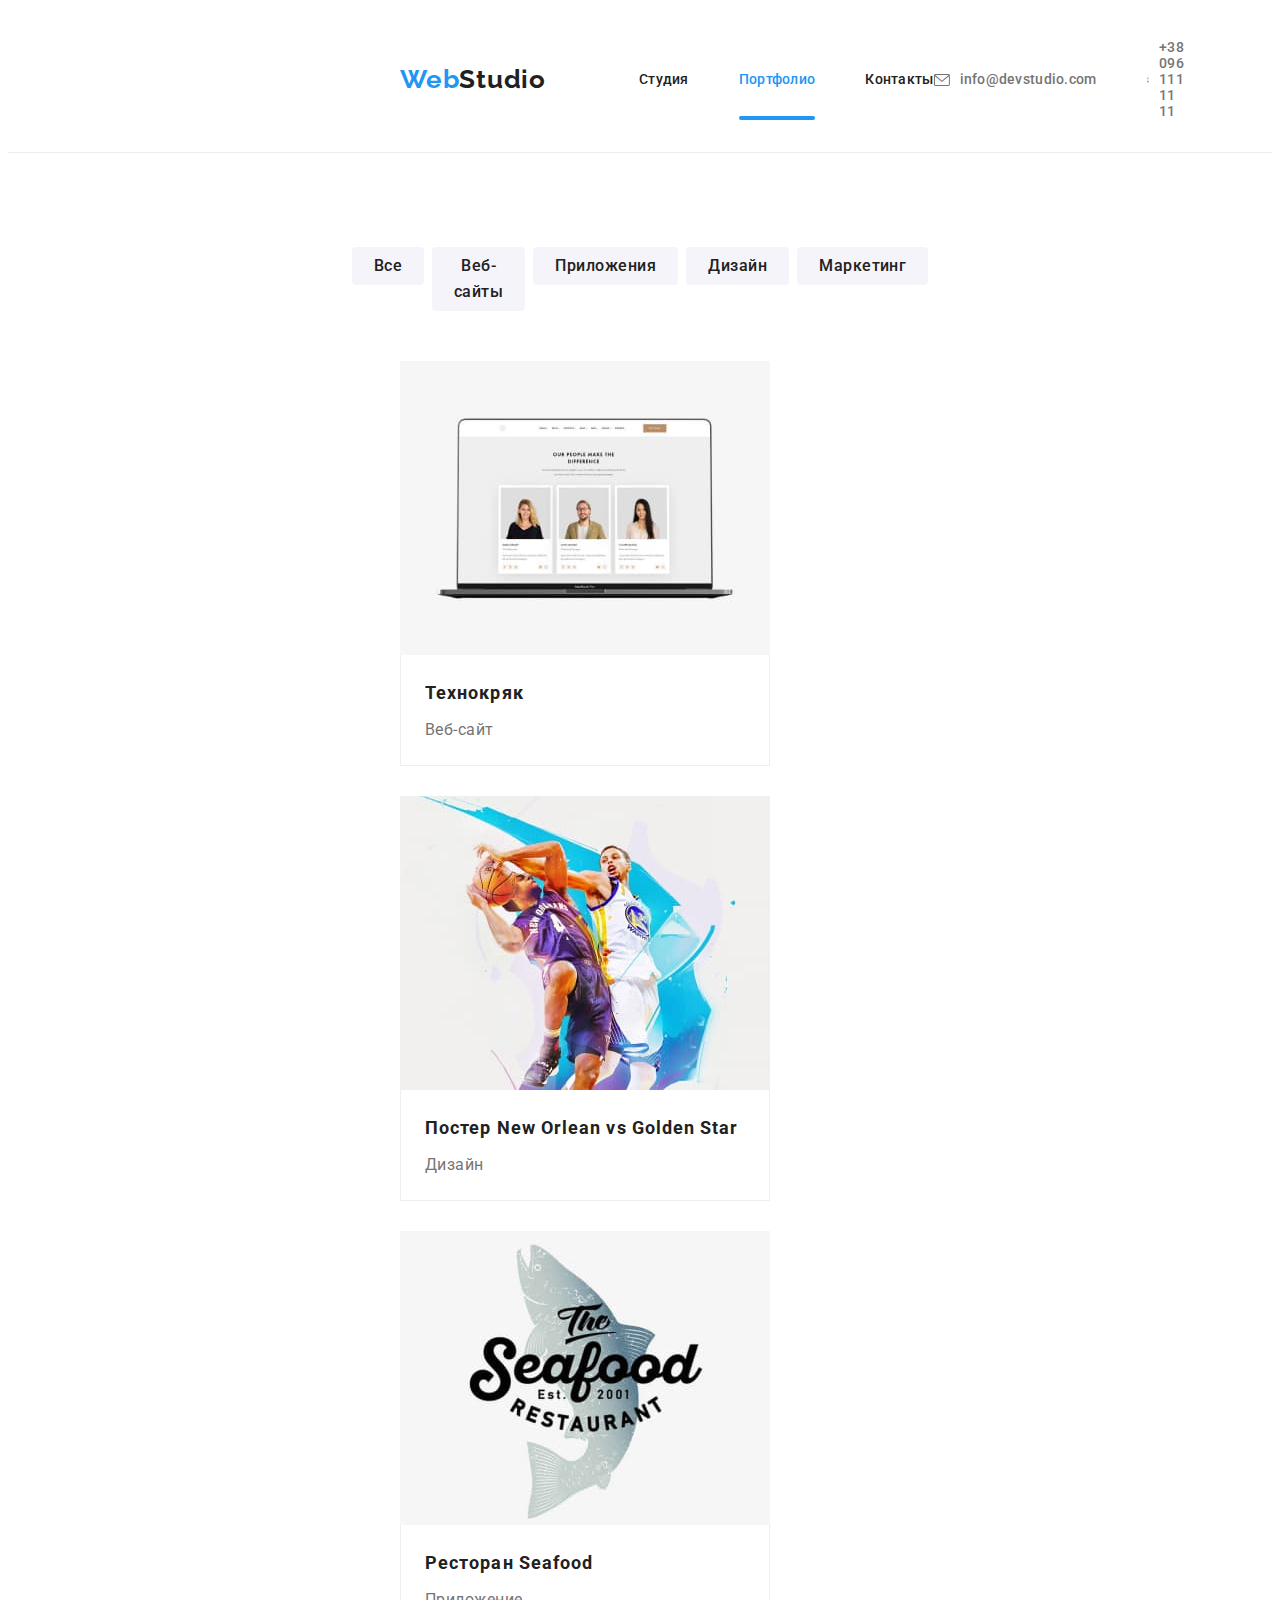
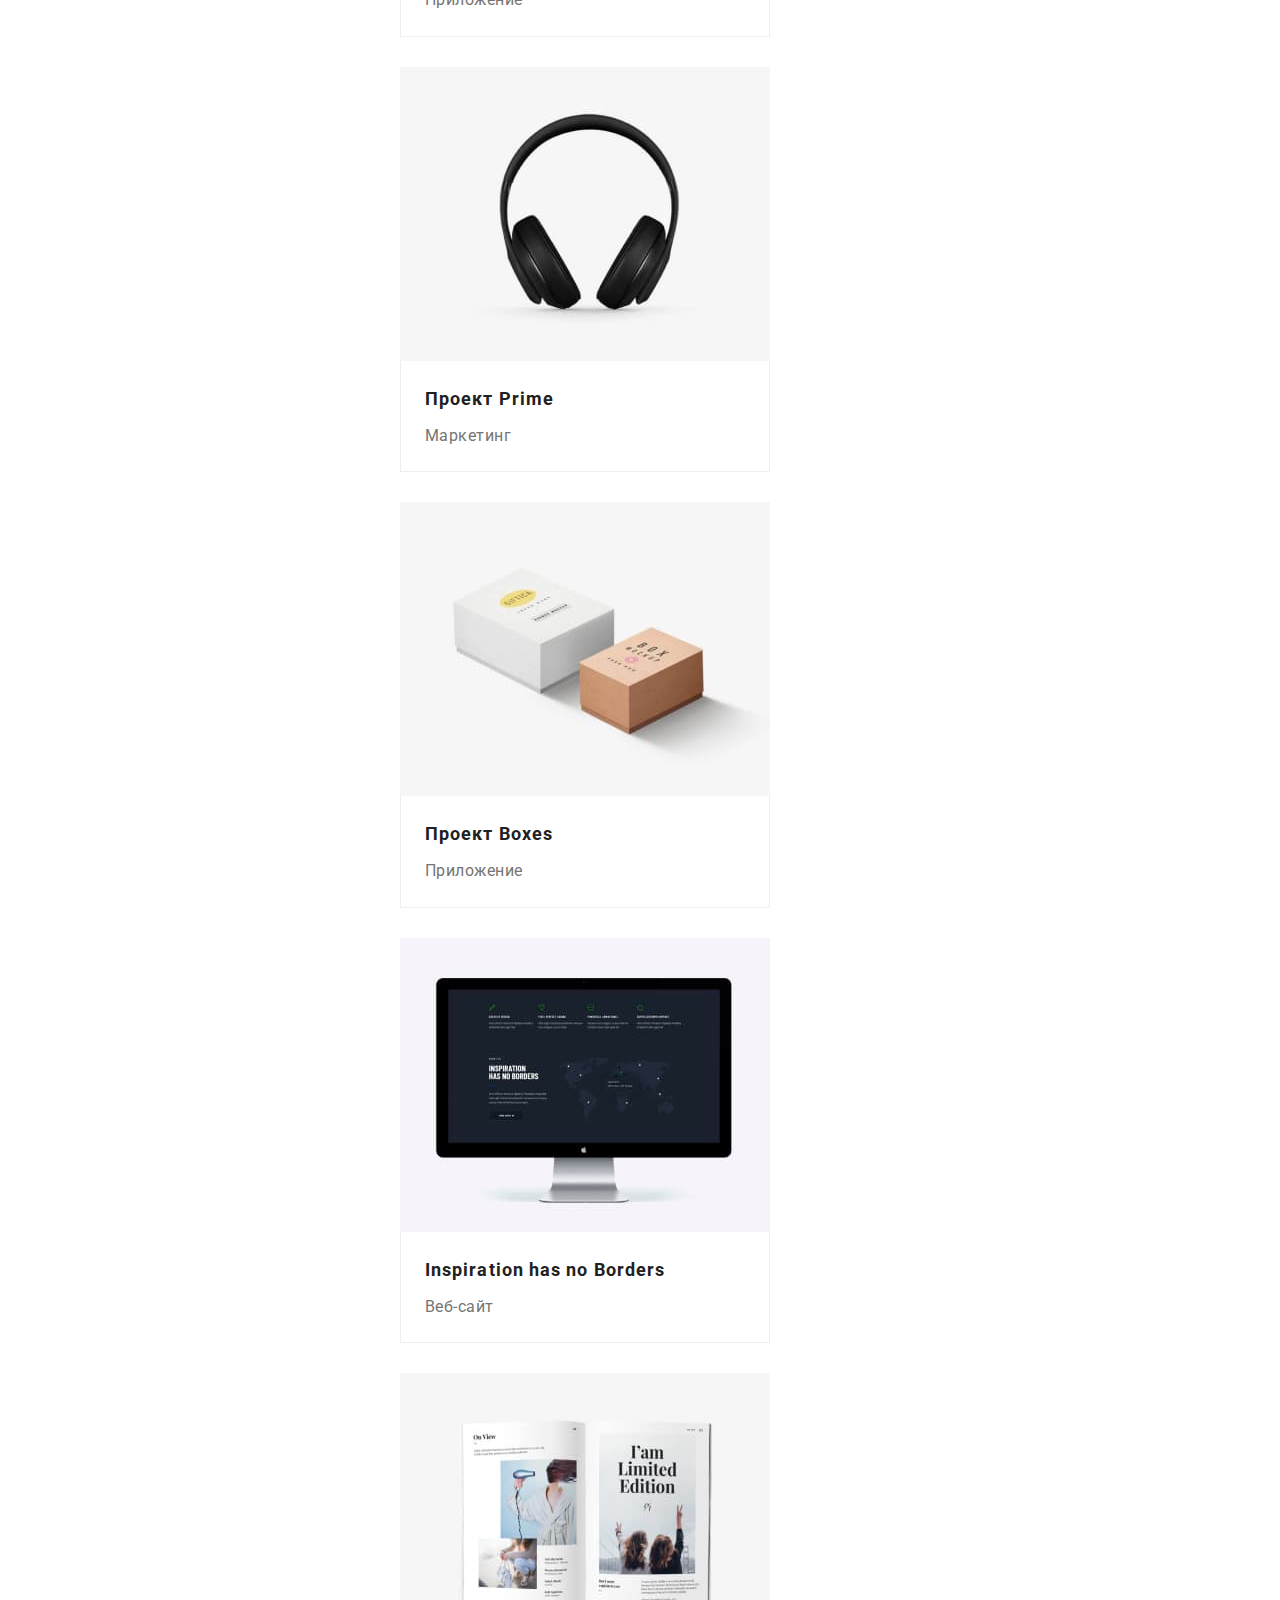
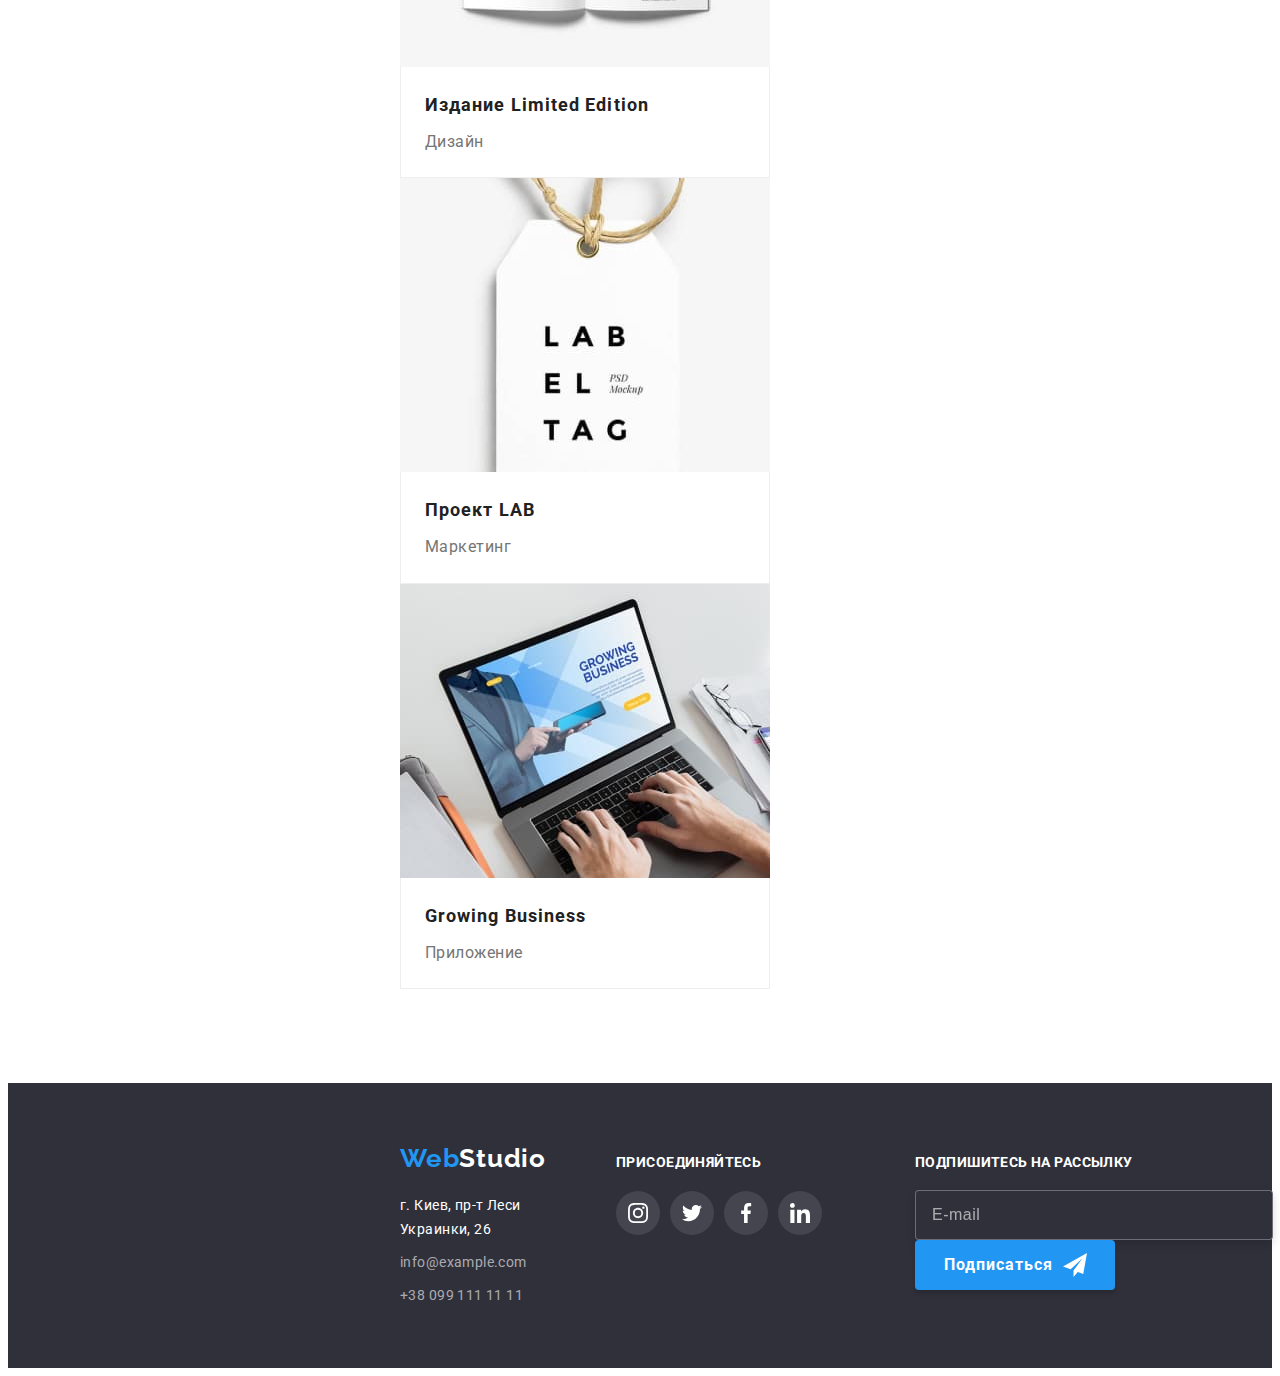
==== portfolio.html @ b760bc0f "create repository" ====
<!DOCTYPE html>
<html lang="en">
<head>
    <meta charset="UTF-8">
    <meta http-equiv="X-UA-Compatible" content="IE=edge">
    <meta name="viewport" content="width=device-width, initial-scale=1.0">
    <title>WebStudio</title>
    <link rel="stylesheet" href="https://cdnjs.cloudflare.com/ajax/libs/modern-normalize/1.1.0/modern-normalize.min.css"
        integrity="sha512-wpPYUAdjBVSE4KJnH1VR1HeZfpl1ub8YT/NKx4PuQ5NmX2tKuGu6U/JRp5y+Y8XG2tV+wKQpNHVUX03MfMFn9Q=="
        crossorigin="anonymous" referrerpolicy="no-referrer" />
    <link rel="preconnect" href="https://fonts.googleapis.com">
    <link rel="preconnect" href="https://fonts.gstatic.com" crossorigin>
    <link href="https://fonts.googleapis.com/css2?family=Raleway:wght@700&family=Roboto:wght@400;500;700;900&display=swap"
        rel="stylesheet">
    <link rel="stylesheet" href="./css/main.min.css">
</head>
<body>
    <!-- Меню нав. -->
    <header class="header">
        <div class="container navigation">
                <a class="logo link" href="./index.html">
                    <span class="logo__color">Web</span>Studio
                </a>
            <nav class="nav header__nav">
                <ul class="menu-list list">
                    <li class="menu-list__item"><a class="menu-list__link link" href="./index.html">Студия</a></li>
                    <li class="menu-list__item"><a class="menu-list__link link current" href="./portfolio.html">Портфолио</a></li>
                    <li class="menu-list__item"><a class="menu-list__link link" href="">Контакты</a></li>
                </ul>
            </nav>
            <ul class="contacts header__contacts list">
                <li class="contacts__item">
                    <a class="contacts__link link" href="mailto:info@devstudio.com">
                        <svg class="contacts__icon" width="16" height="12">
                            <use href="./images/symbol-defs.svg#icon-envelope"></use>
                        </svg>
                        info@devstudio.com
                    </a>
                </li>
                <li class="contacts__item">
                    <a class="contacts__link link" href="tel:+380961111111">
                        <svg class="contacts__icon" width="10" height="16">
                            <use href="./images/symbol-defs.svg#icon-smartphone"></use>
                        </svg>
                        +38 096 111 11 11
                    </a>
                </li>
            </ul>
        </div>
    </header>
    <main class="main-project">
        <!-- Проекты -->
        <section class="section-project">
            <div class="container">
                <h1 class="visually-hidden project">Проекты</h1>
                <ul class="project-buttons list">
                    <li class="button-item"><button type="button" class="project-btn">Все</button></li>
                    <li class="button-item"><button type="button" class="project-btn">Веб-сайты</button></li>
                    <li class="button-item"><button type="button" class="project-btn">Приложения</button></li>
                    <li class="button-item"><button type="button" class="project-btn">Дизайн</button></li>
                    <li class="button-item"><button type="button" class="project-btn">Маркетинг</button></li>
                </ul>
                <ul class="project-list list">
                    <li class="project-item">
                        <a href="" class="project-link link">
                            <div class="project-action">
                                <img class="project-img" src="./images/techno.jpg" alt="Technocrack" width="370" height="294">
                                <p class="project-discription">
                                    Ресурс предлагает комплексные предложения с разным уровнем функционала и сервисов. Все
                                    это позволит посетителю получить исчерпывающие сведения о компании или частном лице.
                                </p>
                            </div>
                            <div class="project-cont">
                                <h2 class="project-title">Технокряк</h2>
                                <p class="project-text">Веб-сайт</p>
                            </div>
                            
                        </a>
                    </li>
                    <li class="project-item">
                        <a href="" class="project-link link">
                            <div class="project-action">
                                <img src="./images/basketboll.jpg" alt="basketboll" width="370" height="294">
                                <p class="project-discription">
                                    Ресурс предлагает комплексные предложения с разным уровнем функционала и сервисов. Все
                                    это позволит посетителю получить исчерпывающие сведения о компании или частном лице.
                                </p>
                            </div>
                            <div class="project-cont">
                                <h2 class="project-title">Постер New Orlean vs Golden Star</h2>
                                <p class="project-text">Дизайн</p>
                            </div>
                        </a>
                    </li>
                    <li class="project-item">
                        <a href="" class="project-link link">
                            <div class="project-action">
                                <img src="./images/seafood.jpg" alt="Seafood" width="370" height="294">
                                <p class="project-discription">
                                    Ресурс предлагает комплексные предложения с разным уровнем функционала и сервисов. Все
                                    это позволит посетителю получить исчерпывающие сведения о компании или частном лице.
                                </p>
                            </div>
                            <div class="project-cont">
                                <h2 class="project-title">Ресторан Seafood</h2>
                                <p class="project-text">Приложение</p>
                            </div>
                        </a>
                    </li>
                    <li class="project-item">
                        <a href="" class="project-link link">
                            <div class="project-action">
                                <img src="./images/prime.jpg" alt="Prime" width="370" height="294">
                                <p class="project-discription">
                                    Ресурс предлагает комплексные предложения с разным уровнем функционала и сервисов. Все
                                    это позволит посетителю получить исчерпывающие сведения о компании или частном лице.
                                </p>
                            </div>
                            <div class="project-cont">
                                <h2 class="project-title">Проект Prime</h2>
                                <p class="project-text">Маркетинг</p>
                            </div>
                        </a>
                    </li>
                        <li class="project-item">
                            <a href="" class="project-link link">
                                <div class="project-action">
                                    <img src="./images/boxes.jpg" alt="Boxes" width="370" height="294">
                                    <p class="project-discription">
                                        Ресурс предлагает комплексные предложения с разным уровнем функционала и сервисов. Все
                                        это позволит посетителю получить исчерпывающие сведения о компании или частном лице.
                                    </p>
                                </div>
                                <div class="project-cont">
                                    <h2 class="project-title">Проект Boxes</h2>
                                    <p class="project-text">Приложение</p>
                                </div>
                            </a>
                        </li>
                        <li class="project-item">
                            <a href="" class="project-link link">
                                <div class="project-action">
                                    <img src="./images/inspiration.jpg" alt="Inspiration" width="370" height="294">
                                    <p class="project-discription">
                                        Ресурс предлагает комплексные предложения с разным уровнем функционала и сервисов. Все
                                        это позволит посетителю получить исчерпывающие сведения о компании или частном лице.
                                    </p>
                                </div>
                                <div class="project-cont">
                                    <h2 class="project-title">Inspiration has no Borders</h2>
                                    <p class="project-text">Веб-сайт</p>
                                </div>
                            </a>
                        </li>
                        <li class="project-item">
                            <a href="" class="project-link link">
                                <div class="project-action">
                                    <img src="./images/edition.jpg" alt="Edition" width="370" height="294">
                                    <p class="project-discription">
                                        Ресурс предлагает комплексные предложения с разным уровнем функционала и сервисов. Все
                                        это позволит посетителю получить исчерпывающие сведения о компании или частном лице.
                                    </p>
                                </div>
                                <div class="project-cont">
                                    <h2 class="project-title">Издание Limited Edition</h2>
                                    <p class="project-text">Дизайн</p>
                                </div>
                            </a>
                        </li>
                        <li class="project-item">
                            <a href="" class="project-link link">
                                <div class="project-action">
                                    <img src="./images/lab.jpg" alt="Lab" width="370" height="294">
                                    <p class="project-discription">
                                        Ресурс предлагает комплексные предложения с разным уровнем функционала и сервисов. Все
                                        это позволит посетителю получить исчерпывающие сведения о компании или частном лице.
                                    </p>
                                </div>
                                <div class="project-cont">
                                    <h2 class="project-title">Проект LAB</h2>
                                    <p class="project-text">Маркетинг</p>
                                </div>
                            </a>
                        </li>
                        <li class="project-item">
                            <a href="" class="project-link link">
                                <div class="project-action">
                                    <img src="./images/business.jpg" alt="Business" width="370" height="294">
                                    <p class="project-discription">
                                        Ресурс предлагает комплексные предложения с разным уровнем функционала и сервисов. Все
                                        это позволит посетителю получить исчерпывающие сведения о компании или частном лице.
                                    </p>
                                </div>
                                <div class="project-cont">
                                    <h2 class="project-title">Growing Business</h2>
                                    <p class="project-text">Приложение</p>
                                </div>
                            </a>
                        </li>
                </ul>
            </div>
        </section>
    </main>
    <!-- подвал -->
    <footer class="footer">
        <div class="container footer-cont">
            <div>
                <a class="logo footer__logo link" href="./index.html">
                    <span class="logo__color">Web</span>Studio
                </a>
                <address class="footer-address">
                    <ul class="footer-list list">
                        <li class="footer-item"><a class="footer-location link" href="https://goo.gl/maps/wgvnbsvhfN1eCGzh8"
                                target="_blank" rel="noreferrer noopener">г. Киев, пр-т Леси Украинки, 26</a></li>
                        <li class="footer-item"><a class="footer-contact link" href="mailto:info@example.com">info@example.com</a>
                        </li>
                        <li class="footer-item"><a class="footer-contact link" href="tel:+380991111111">+38 099 111 11 11</a></li>
                    </ul>
                </address>
            </div>
            <div class="join">
                <h2 class="join-titel">присоединяйтесь</h2>
                <ul class="join-list list">
                    <li class="join-item">
                        <a href="https://www.instagram.com/" class="join-link link">
                            <svg class="join-icon" width="20" height="20">
                                <use href="./images/symbol-defs.svg#icon-instagram"></use>
                            </svg>
                        </a>
                    </li>
                    <li class="join-item">
                        <a href="https://twitter.com/" class="join-link link">
                            <svg class="join-icon" width="20" height="20">
                                <use href="./images/symbol-defs.svg#icon-twitter"></use>
                            </svg>
                        </a>
                    </li>
                    <li class="join-item">
                        <a href="https://www.facebook.com/" class="join-link link">
                            <svg class="join-icon" width="20" height="20">
                                <use href="./images/symbol-defs.svg#icon-facebook"></use>
                            </svg>
                        </a>
                    </li>
                    <li class="join-item">
                        <a href="https://www.linkedin.com/" class="join-link link">
                            <svg class="join-icon" width="20" height="20">
                                <use href="./images/symbol-defs.svg#icon-linkedin"></use>
                            </svg>
                        </a>
                    </li>
                </ul>
            </div>
            <div class="subscribe">
                <label for="subscrybe-title" class="subscrybe-title">Подпишитесь на рассылку</label>
                <input type="email" id="subscrybe-title" class="subscrybe-input" placeholder="E-mail">
                <button type="submit" class="subscribe-submit">
                    Подписаться
                    <svg class="subscrybe-icon" width="24" height="24">
                        <use href="./images/symbol-defs.svg#icon-send"></use>
                    </svg>
                </button>
            </div>
        </div>
        
    </footer>
</body>
</html>
---- css/main.min.css ----
:root{--primary-color: #212121;--secondary-color: #757575;--accent-color: #2196f3;--icon-color: #AFB1B8}body{font-family:roboto,sans-serif;color:var(--primary-color)}.container{padding-left:15px;padding-right:15px;margin:0 auto}@media screen and (min-width: 480px){.container{width:480px}}.visually-hidden{position:absolute;width:1px;height:1px;margin:-1px;border:0;padding:0;white-space:nowrap;-webkit-clip-path:inset(100%);clip-path:inset(100%);clip:rect(0 0 0 0);overflow:hidden}.is-hidden{opacity:0;pointer-events:none;visibility:hidden}p,h1,h2,h3,h4,h5,h6{margin:0}ul{margin:0;padding-left:0}img{display:block;max-width:100%;height:auto}.list{list-style:none}.link{text-decoration:none}.header{background-color:#fff;border-bottom:1px solid #ececec}.navigation{display:-webkit-box;display:-ms-flexbox;display:flex;-webkit-box-align:center;-ms-flex-align:center;align-items:center}.header__nav{margin-left:93px}.menu-list,.header__contacts{display:-webkit-box;display:-ms-flexbox;display:flex}.header__contacts{margin-left:auto;-webkit-box-align:center;-ms-flex-align:center;align-items:center}.menu-list__item{position:relative}.menu-list__item:not(:last-child){margin-right:50px}.contacts .contacts__item+.contacts__item{margin-left:50px}.menu-list__link,.contacts__link{display:block;padding-top:32px;padding-bottom:32px;font-weight:500;font-size:14px;line-height:1.14;letter-spacing:.02em;color:inherit;-webkit-transition:color 250ms cubic-bezier(0.4, 0, 0.2, 1);transition:color 250ms cubic-bezier(0.4, 0, 0.2, 1)}.menu-list__link::after{content:"";display:block;width:100%;height:4px;border-radius:2px;background-color:var(--accent-color);position:absolute;left:0;bottom:0;opacity:0;-webkit-transition:opacity 250ms cubic-bezier(0.4, 0, 0.2, 1);transition:opacity 250ms cubic-bezier(0.4, 0, 0.2, 1)}.menu-list__link:hover,.menu-list__link:focus{color:var(--accent-color)}.menu-list .link.current{color:var(--accent-color)}.current.menu-list__link::after{opacity:1}.contacts__icon{margin-right:10px;fill:var(--secondary-color);-webkit-transition:fill 250ms cubic-bezier(0.4, 0, 0.2, 1);transition:fill 250ms cubic-bezier(0.4, 0, 0.2, 1)}.contacts__link{color:var(--secondary-color);display:-webkit-box;display:-ms-flexbox;display:flex;-webkit-box-align:center;-ms-flex-align:center;align-items:center;-webkit-box-pack:center;-ms-flex-pack:center;justify-content:center}.contacts__link:hover,.contacts__link:focus{color:var(--accent-color)}.contacts__link:hover .contacts__icon,.contacts__link:focus .contacts__icon{fill:var(--accent-color)}.logo{font-family:Raleway,sans-serif;font-weight:700;font-size:26px;line-height:1.19;letter-spacing:.03em;color:inherit}.logo__color{color:var(--accent-color)}.footer__logo{display:block;color:#fff;margin-bottom:20px}.hiro{background-color:#2f303a;padding-top:200px;padding-bottom:200px;max-width:1600px;height:600px;margin-right:auto;margin-left:auto;background-image:-webkit-gradient(linear, left top, right top, from(rgba(47, 48, 58, 0.4)), to(rgba(47, 48, 58, 0.4))),url(../images/webstudio.jpg);background-image:linear-gradient(to right, rgba(47, 48, 58, 0.4), rgba(47, 48, 58, 0.4)),url(../images/webstudio.jpg);background-repeat:no-repeat;background-position:center;background-size:cover}.hiro-title{max-width:696px;font-weight:900;font-size:44px;line-height:1.36;text-align:center;letter-spacing:.06em;text-transform:uppercase;color:#fff;margin:0 auto}.button{min-width:200px;padding:10px 32px;display:block;border-radius:4px;border:none;font-family:inherit;font-weight:700;font-size:16px;line-height:1.88;text-align:center;letter-spacing:.06em;color:#fff;cursor:pointer}.hiro__btn{margin:30px auto 0 auto;background:var(--accent-color)}.features{padding-top:30px;padding-bottom:30px}.features-list__item{margin-left:auto;margin-right:auto}.icon-list{background:#f5f4fa;border-radius:4px;padding-top:25px;padding-bottom:25px;display:-webkit-box;display:-ms-flexbox;display:flex;-webkit-box-pack:center;-ms-flex-pack:center;justify-content:center;-webkit-box-align:center;-ms-flex-align:center;align-items:center}.features-list__icon{margin-bottom:30px}.features-list__title{font-weight:700;font-size:14px;line-height:1.14;letter-spacing:.03em;text-transform:uppercase;text-align:center;margin-bottom:10px}.features-list__text{font-size:14px;line-height:1.71;letter-spacing:.03em;color:var(--secondary-color)}.promo{padding-bottom:94px}.title{font-weight:700;font-size:36px;line-height:1.17;text-align:center;letter-spacing:.03em}.promo__title{margin-bottom:50px}.promo-list{display:-webkit-box;display:-ms-flexbox;display:flex}.promo-list__item{margin-right:30px;position:relative}.promo-list__item:last-child{margin-right:0}.promo-list__function{font-weight:700;font-size:14px;line-height:16px;text-align:center;letter-spacing:.03em;text-transform:uppercase;color:#fff;background:rgba(47,48,58,.8);position:absolute;bottom:0;width:100%;padding:27px}.team{background-color:#f5f4fa;padding-top:94px;padding-bottom:94px}.team-list{display:-webkit-box;display:-ms-flexbox;display:flex}.team-item{margin-right:30px;background:#fff}.team-item:last-child{margin-right:0}.team-title{margin-bottom:50px}.team-cont{padding-top:30px;padding-bottom:30px;-webkit-box-shadow:0px 1px 3px rgba(0,0,0,.12),0px 1px 1px rgba(0,0,0,.14),0px 2px 1px rgba(0,0,0,.2);box-shadow:0px 1px 3px rgba(0,0,0,.12),0px 1px 1px rgba(0,0,0,.14),0px 2px 1px rgba(0,0,0,.2);border-radius:0px 0px 4px 4px}.team-member,.team-function{font-weight:500;font-size:16px;line-height:1.19;text-align:center;letter-spacing:.03em}.team-function{margin-top:10px;font-weight:400;color:var(--secondary-color)}.team-soc-item:not(:last-child){margin-right:10px}.team-link{width:44px;height:44px;-webkit-box-pack:center;-ms-flex-pack:center;justify-content:center;-webkit-box-align:center;-ms-flex-align:center;align-items:center;border-radius:50%;display:-webkit-box;display:-ms-flexbox;display:flex;-webkit-transition:background-color 250ms cubic-bezier(0.4, 0, 0.2, 1);transition:background-color 250ms cubic-bezier(0.4, 0, 0.2, 1)}.team-link:hover,.team-link:focus{background-color:var(--accent-color)}.team-link:hover .team-icon,.team-link:focus .team-icon{fill:#fff}.team-soc-list{display:-webkit-box;display:-ms-flexbox;display:flex;-webkit-box-pack:center;-ms-flex-pack:center;justify-content:center;margin-top:16px}.team-icon{fill:var(--icon-color);-webkit-transition:fill 250ms cubic-bezier(0.4, 0, 0.2, 1);transition:fill 250ms cubic-bezier(0.4, 0, 0.2, 1)}.clients{padding-top:94px;padding-bottom:94px}.clients-title{margin-bottom:50px}.clients-list{display:-webkit-box;display:-ms-flexbox;display:flex}.clients-link{width:170px;height:92px;border:1px solid #afb1b8;border-radius:4px;display:-webkit-box;display:-ms-flexbox;display:flex;-webkit-box-pack:center;-ms-flex-pack:center;justify-content:center;-webkit-box-align:center;-ms-flex-align:center;align-items:center;-webkit-transition:border 250ms cubic-bezier(0.4, 0, 0.2, 1);transition:border 250ms cubic-bezier(0.4, 0, 0.2, 1)}.clients-link:hover,.clients-link:focus{border:1px solid var(--accent-color)}.clients-item:not(:last-child){margin-right:30px}.client-icon{fill:var(--icon-color);-webkit-transition:fill 250ms cubic-bezier(0.4, 0, 0.2, 1);transition:fill 250ms cubic-bezier(0.4, 0, 0.2, 1)}.clients-link:hover .client-icon,.clients-link:focus .client-icon{fill:var(--accent-color)}.footer{background:#2f303a;padding-top:60px;padding-bottom:60px}.footer-cont{display:-webkit-box;display:-ms-flexbox;display:flex;-webkit-box-align:baseline;-ms-flex-align:baseline;align-items:baseline}.footer-address{font-style:normal}.footer-contact,.footer-location{font-size:14px;line-height:1.71;letter-spacing:.03em;color:rgba(255,255,255,.6)}.footer-location{color:#fff}.footer-item{margin-top:9px}.footer-item:first-child{margin-top:0}.footer-contact{display:block}.join{margin-left:70px}.join-titel{font-weight:700;font-size:14px;line-height:1.14;letter-spacing:.03em;text-transform:uppercase;color:#fff;margin-bottom:20px}.join-list{display:-webkit-box;display:-ms-flexbox;display:flex}.join-item:not(:last-child){margin-right:10px}.join-link{width:44px;height:44px;display:-webkit-box;display:-ms-flexbox;display:flex;-webkit-box-pack:center;-ms-flex-pack:center;justify-content:center;-webkit-box-align:center;-ms-flex-align:center;align-items:center;background-color:rgba(255,255,255,.1);border-radius:50%;-webkit-transition:background-color 250ms cubic-bezier(0.4, 0, 0.2, 1);transition:background-color 250ms cubic-bezier(0.4, 0, 0.2, 1)}.join-link:hover,.join-link:focus{background-color:var(--accent-color)}.join-icon{fill:#fff}.subscribe{margin-left:93px}.subscrybe-title{font-weight:700;font-size:14px;line-height:16px;letter-spacing:.03em;text-transform:uppercase;color:#fff;display:block;margin-bottom:20px}.subscrybe-input{width:358px;height:50px;border:1px solid rgba(255,255,255,.3);-webkit-box-sizing:border-box;box-sizing:border-box;-webkit-filter:drop-shadow(0px 4px 4px rgba(0, 0, 0, 0.15));filter:drop-shadow(0px 4px 4px rgba(0, 0, 0, 0.15));border-radius:4px;background-color:#2f303a;color:#fff;padding-left:16px;margin-right:12px}.subscrybe-input::-webkit-input-placeholder{font-size:16px;letter-spacing:.03em;color:rgba(255,255,255,.6)}.subscrybe-input::-moz-placeholder{font-size:16px;letter-spacing:.03em;color:rgba(255,255,255,.6)}.subscrybe-input:-ms-input-placeholder{font-size:16px;letter-spacing:.03em;color:rgba(255,255,255,.6)}.subscrybe-input::-ms-input-placeholder{font-size:16px;letter-spacing:.03em;color:rgba(255,255,255,.6)}.subscrybe-input::placeholder{font-size:16px;letter-spacing:.03em;color:rgba(255,255,255,.6)}.subscribe-submit{position:relative;width:200px;height:50px;font-family:inherit;font-weight:700;font-size:16px;line-height:1.88px;text-align:left;letter-spacing:.06em;color:#fff;padding-left:29px;background:var(--accent-color);border:0;-webkit-box-shadow:0px 4px 4px rgba(0,0,0,.15);box-shadow:0px 4px 4px rgba(0,0,0,.15);border-radius:4px;cursor:pointer}.subscrybe-icon{position:absolute;fill:#fff;margin-left:10px;top:50%;-webkit-transform:translateY(-50%);transform:translateY(-50%)}.main-project{padding-top:94px;padding-bottom:94px}.project-buttons{display:-webkit-box;display:-ms-flexbox;display:flex;-webkit-box-pack:center;-ms-flex-pack:center;justify-content:center;margin-bottom:50px}.button-item{margin-right:8px}.button-item:last-child{margin-right:0px}.project-list{display:-webkit-box;display:-ms-flexbox;display:flex;-ms-flex-wrap:wrap;flex-wrap:wrap}.project-btn{font-family:inherit;font-weight:500;font-size:16px;line-height:1.62;text-align:center;letter-spacing:.03em;color:var(--primary-color);background-color:#f5f4fa;cursor:pointer;border:0;border-radius:4px;padding:6px 22px;-webkit-transition:background-color 250ms cubic-bezier(0.4, 0, 0.2, 1),color 250ms cubic-bezier(0.4, 0, 0.2, 1),-webkit-box-shadow 250ms cubic-bezier(0.4, 0, 0.2, 1);transition:background-color 250ms cubic-bezier(0.4, 0, 0.2, 1),color 250ms cubic-bezier(0.4, 0, 0.2, 1),-webkit-box-shadow 250ms cubic-bezier(0.4, 0, 0.2, 1);transition:background-color 250ms cubic-bezier(0.4, 0, 0.2, 1),color 250ms cubic-bezier(0.4, 0, 0.2, 1),box-shadow 250ms cubic-bezier(0.4, 0, 0.2, 1);transition:background-color 250ms cubic-bezier(0.4, 0, 0.2, 1),color 250ms cubic-bezier(0.4, 0, 0.2, 1),box-shadow 250ms cubic-bezier(0.4, 0, 0.2, 1),-webkit-box-shadow 250ms cubic-bezier(0.4, 0, 0.2, 1)}.project-btn:hover,.project-btn:focus{background-color:var(--accent-color);color:#fff;-webkit-box-shadow:0px 3px 1px rgba(0,0,0,.1),0px 1px 2px rgba(0,0,0,.08),0px 2px 2px rgba(0,0,0,.12);box-shadow:0px 3px 1px rgba(0,0,0,.1),0px 1px 2px rgba(0,0,0,.08),0px 2px 2px rgba(0,0,0,.12);border-radius:4px}.project-item{margin-right:30px;margin-bottom:30px}.project-item:nth-child(3n){margin-right:0}.project-item:nth-last-child(-n+3){margin-bottom:0}.project-link{display:block;color:inherit;-webkit-transition:-webkit-box-shadow 250ms cubic-bezier(0.4, 0, 0.2, 1);transition:-webkit-box-shadow 250ms cubic-bezier(0.4, 0, 0.2, 1);transition:box-shadow 250ms cubic-bezier(0.4, 0, 0.2, 1);transition:box-shadow 250ms cubic-bezier(0.4, 0, 0.2, 1), -webkit-box-shadow 250ms cubic-bezier(0.4, 0, 0.2, 1)}.project-link:hover,.project-link:focus{-webkit-box-shadow:0px 1px 1px rgba(0,0,0,.12),0px 4px 4px rgba(0,0,0,.06),1px 4px 6px rgba(0,0,0,.16);box-shadow:0px 1px 1px rgba(0,0,0,.12),0px 4px 4px rgba(0,0,0,.06),1px 4px 6px rgba(0,0,0,.16)}.project-action{position:relative;overflow:hidden}.project-cont{padding-top:20px;padding-bottom:20px;border:1px solid #eee;border-top:none;background-color:#fff;padding-left:24px}.project-title{font-weight:700;font-size:18px;line-height:2;letter-spacing:.06em}.project-text{font-size:16px;line-height:1.9;letter-spacing:.03em;color:var(--secondary-color);margin-top:4px}.project-discription{font-size:18px;line-height:1.56;letter-spacing:.03em;color:#fff;padding:63px 24px;background-color:rgba(33,150,243,.9);top:0;left:0;position:absolute;height:100%;-webkit-transform:translateY(100%);transform:translateY(100%);-webkit-transition:-webkit-transform 250ms cubic-bezier(0.4, 0, 0.2, 1);transition:-webkit-transform 250ms cubic-bezier(0.4, 0, 0.2, 1);transition:transform 250ms cubic-bezier(0.4, 0, 0.2, 1);transition:transform 250ms cubic-bezier(0.4, 0, 0.2, 1), -webkit-transform 250ms cubic-bezier(0.4, 0, 0.2, 1)}.project-link:hover .project-discription,.project-link:focus .project-discription{-webkit-transform:translateY(0);transform:translateY(0)}.backdrop{position:fixed;top:0;width:100%;height:100%;background:rgba(0,0,0,.2);-webkit-transition:opacity 250ms,visibility 250ms;transition:opacity 250ms,visibility 250ms}.backdrop.is-hidden .modal{-webkit-transform:rotate(250deg) scale(0.1);transform:rotate(250deg) scale(0.1)}.modal{width:528px;min-height:581px;background-color:#fff;border-radius:4px;position:absolute;top:50%;left:50%;-webkit-transform:translate(-50%, -50%);transform:translate(-50%, -50%);padding:40px;-webkit-box-shadow:0px 1px 3px rgba(0,0,0,.12),0px 1px 1px rgba(0,0,0,.14),0px 2px 1px rgba(0,0,0,.2);box-shadow:0px 1px 3px rgba(0,0,0,.12),0px 1px 1px rgba(0,0,0,.14),0px 2px 1px rgba(0,0,0,.2)}.modal-close{width:30px;height:30px;background-color:rgba(0,0,0,0);border-radius:50%;cursor:pointer;position:absolute;top:8px;right:8px}.modal-close:focus .modal-icon{fill:#2196f3;-webkit-box-shadow:0px 1px 3px rgba(0,0,0,.12),0px 1px 1px rgba(0,0,0,.14),0px 2px 1px rgba(0,0,0,.2);box-shadow:0px 1px 3px rgba(0,0,0,.12),0px 1px 1px rgba(0,0,0,.14),0px 2px 1px rgba(0,0,0,.2)}.modal-icon{position:absolute;background-color:#fff;border-radius:50%;top:50%;left:50%;-webkit-transform:translate(-50%, -50%);transform:translate(-50%, -50%);fill:#000;stroke-opacity:.1;-webkit-transition:fill 250ms cubic-bezier(0.4, 0, 0.2, 1),-webkit-box-shadow 250ms cubic-bezier(0.4, 0, 0.2, 1);transition:fill 250ms cubic-bezier(0.4, 0, 0.2, 1),-webkit-box-shadow 250ms cubic-bezier(0.4, 0, 0.2, 1);transition:fill 250ms cubic-bezier(0.4, 0, 0.2, 1),box-shadow 250ms cubic-bezier(0.4, 0, 0.2, 1);transition:fill 250ms cubic-bezier(0.4, 0, 0.2, 1),box-shadow 250ms cubic-bezier(0.4, 0, 0.2, 1),-webkit-box-shadow 250ms cubic-bezier(0.4, 0, 0.2, 1)}.modal-icon:hover{fill:#2196f3;-webkit-box-shadow:0px 1px 3px rgba(0,0,0,.12),0px 1px 1px rgba(0,0,0,.14),0px 2px 1px rgba(0,0,0,.2);box-shadow:0px 1px 3px rgba(0,0,0,.12),0px 1px 1px rgba(0,0,0,.14),0px 2px 1px rgba(0,0,0,.2)}.modal-title{font-weight:700;font-size:20px;line-height:23px;text-align:center;letter-spacing:.03em;color:var(--primary-color);margin-bottom:12px}.form-field{margin-bottom:10px}.input-wrap{position:relative}.user-input{width:448px;height:40px;border:1px solid rgba(33,33,33,.2);-webkit-box-sizing:border-box;box-sizing:border-box;border-radius:4px;padding-left:42px;outline:none;-webkit-transition:border 250ms cubic-bezier(0.4, 0, 0.2, 1);transition:border 250ms cubic-bezier(0.4, 0, 0.2, 1)}.user-input:hover,.user-input:focus{border:1px solid #2196f3}.user-input:hover+.form-icon,.user-input:focus+.form-icon{fill:#2196f3}.form-feedback{margin-bottom:20px}.user-feedback{min-width:448px;height:120px;border:1px solid rgba(33,33,33,.2);-webkit-box-sizing:border-box;box-sizing:border-box;border-radius:4px;padding:12px 16px;outline:none;resize:none;-webkit-transition:border 250ms cubic-bezier(0.4, 0, 0.2, 1);transition:border 250ms cubic-bezier(0.4, 0, 0.2, 1)}.user-feedback:focus,.user-feedback:hover{border:1px solid #2196f3}.user-feedback::-webkit-input-placeholder{font-size:12px;line-height:14px;letter-spacing:.01em;color:rgba(117,117,117,.5)}.user-feedback::-moz-placeholder{font-size:12px;line-height:14px;letter-spacing:.01em;color:rgba(117,117,117,.5)}.user-feedback:-ms-input-placeholder{font-size:12px;line-height:14px;letter-spacing:.01em;color:rgba(117,117,117,.5)}.user-feedback::-ms-input-placeholder{font-size:12px;line-height:14px;letter-spacing:.01em;color:rgba(117,117,117,.5)}.user-feedback::placeholder{font-size:12px;line-height:14px;letter-spacing:.01em;color:rgba(117,117,117,.5)}.user-agreement{font-size:14px;line-height:1.71px;letter-spacing:.03em;color:var(--secondary-color);display:-webkit-box;display:-ms-flexbox;display:flex;-webkit-box-align:center;-ms-flex-align:center;align-items:center}.icon-checkbox{fill:rgba(0,0,0,0);-webkit-transition:fill 250ms cubic-bezier(0.4, 0, 0.2, 1);transition:fill 250ms cubic-bezier(0.4, 0, 0.2, 1)}.check-icon{width:16px;height:15px;border:3px solid var(--primary-color);border-radius:2px;margin-right:8px;margin-left:14px;display:-webkit-box;display:-ms-flexbox;display:flex;-webkit-box-align:center;-ms-flex-align:center;align-items:center;-webkit-box-pack:center;-ms-flex-pack:center;justify-content:center}.checkbox{-webkit-transition:beckground-color 250ms cubic-bezier(0.4, 0, 0.2, 1);transition:beckground-color 250ms cubic-bezier(0.4, 0, 0.2, 1)}.checkbox:focus+.user-agreement span{border:3px solid #2196f3}.checkbox:checked+.user-agreement span{background-color:#2196f3;border:none}.checkbox:checked+.user-agreement .icon-checkbox{fill:#fff}.submit{width:200px;height:50px;background:#2196f3;-webkit-box-shadow:0px 4px 4px rgba(0,0,0,.15);box-shadow:0px 4px 4px rgba(0,0,0,.15);border-radius:4px;border:0;display:block;margin-left:auto;margin-right:auto;font-family:inherit;font-weight:700;font-size:16px;line-height:1.88px;text-align:center;letter-spacing:.06em;color:#fff;cursor:pointer}.submit:hover,.submit:focus{background:#188ce8;-webkit-box-shadow:0px 4px 4px rgba(0,0,0,.15);box-shadow:0px 4px 4px rgba(0,0,0,.15)}.user-title{display:block;font-size:12px;line-height:1.17;letter-spacing:.01em;color:var(--secondary-color);margin-bottom:4px}.form-icon{position:absolute;top:50%;left:15px;-webkit-transform:translateY(-50%);transform:translateY(-50%);-webkit-transition:fill 250ms cubic-bezier(0.4, 0, 0.2, 1);transition:fill 250ms cubic-bezier(0.4, 0, 0.2, 1)}.link-agreemant{color:#2196f3;padding:4px}.form-checkbox{margin-bottom:30px}/*# sourceMappingURL=main.min.css.map */
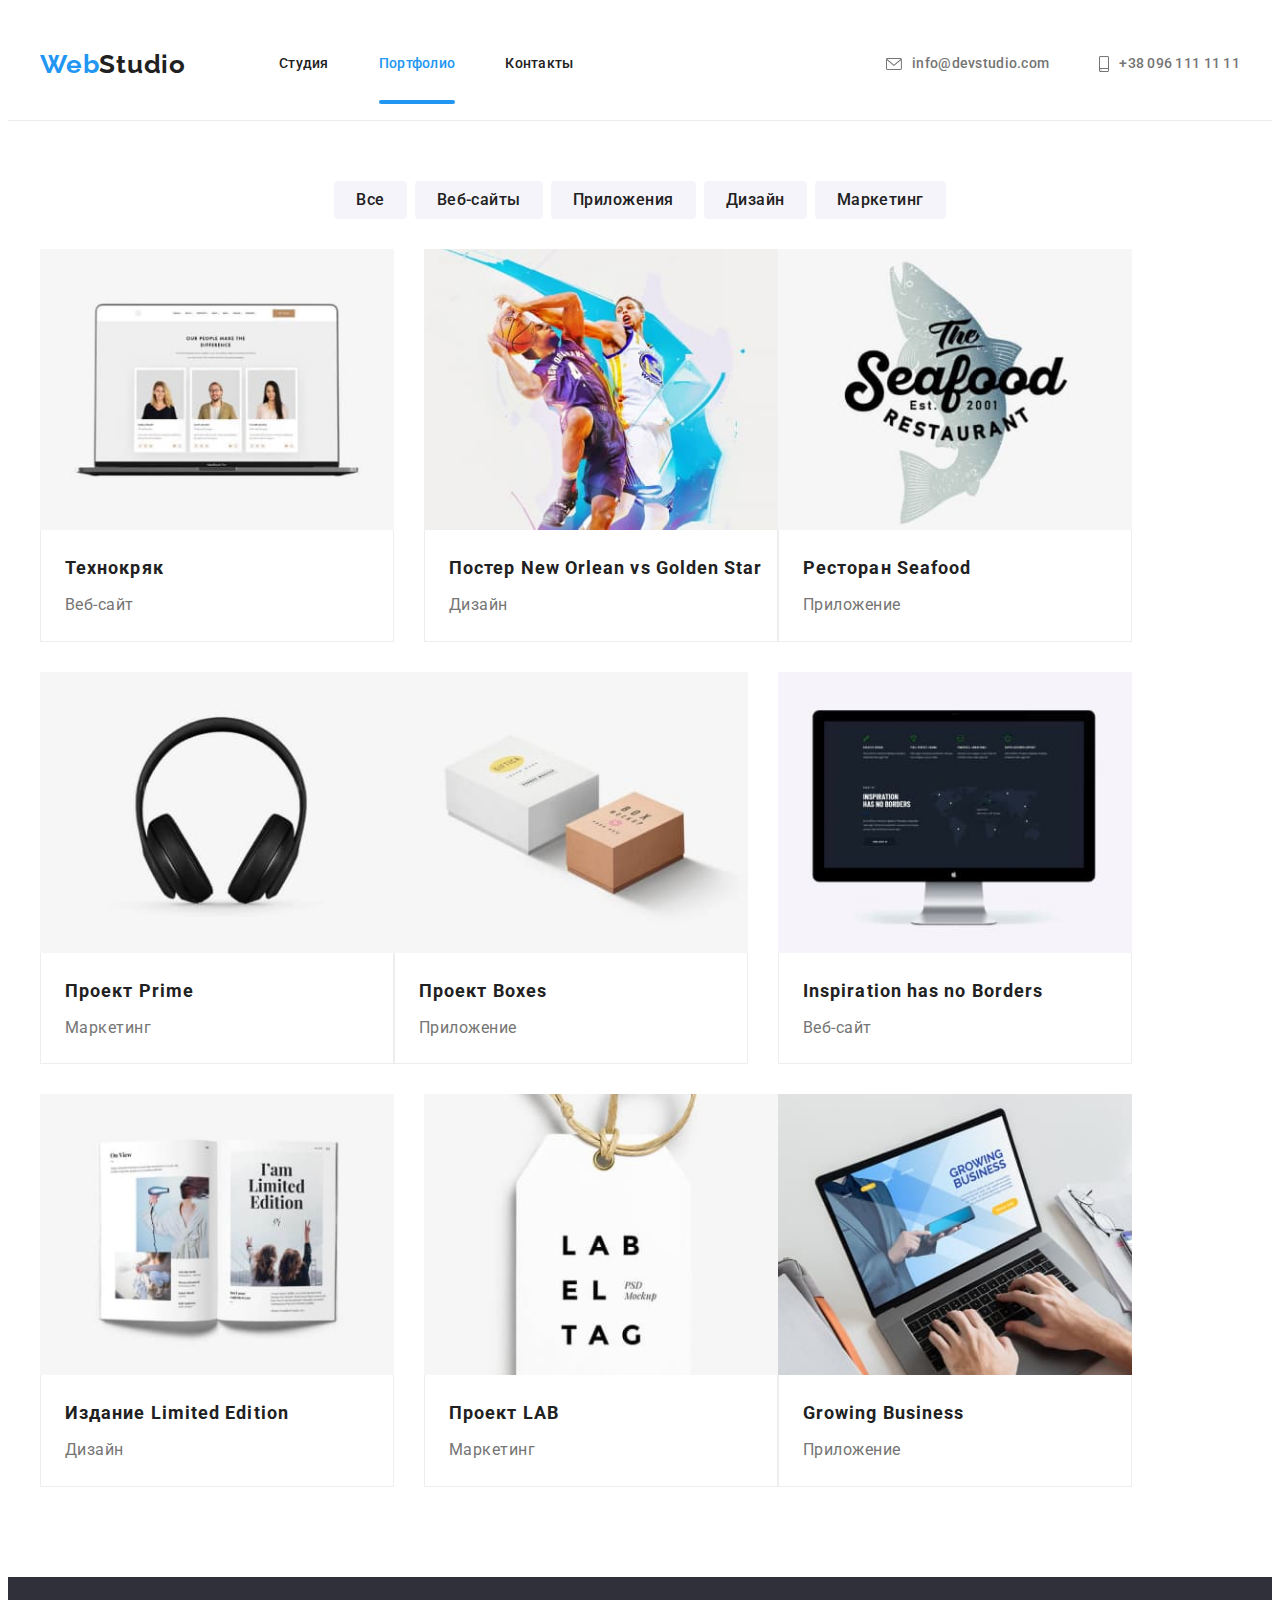
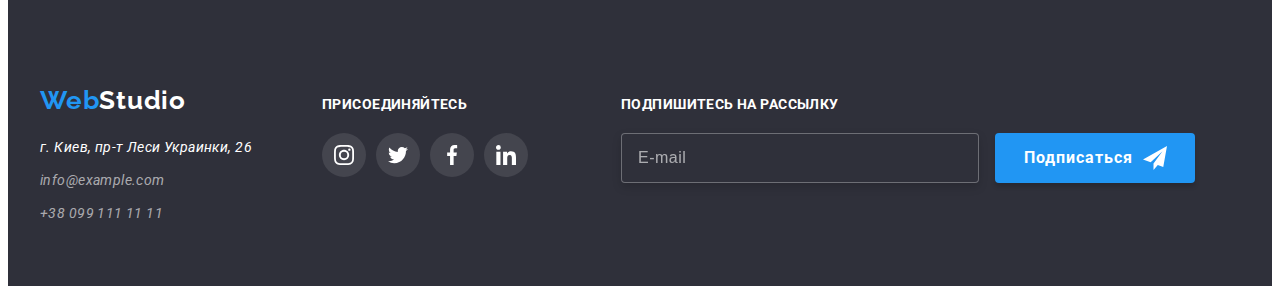
==== commit 7e46744a: "portfolio" ====
--- a/portfolio.html
+++ b/portfolio.html
@@ -46,6 +46,57 @@
                     </a>
                 </li>
             </ul>
+            <button type="button" class="menu-btn-open">
+                <svg class="open-icon" width="24" height="16">
+                    <use href="./images/symbol-defs.svg#icon-menu"></use>
+                </svg>
+            </button>
+        </div>
+        <div class="mob-menu is-hidden">
+            <div class="cont">
+                <div class="mob-menu-top">
+                    <button type="button" class="menu-btn-close">
+                        <svg class="close-icon" width="24" height="16">
+                            <use href="./images/symbol-defs.svg#icon-close_24px"></use>
+                        </svg>
+                    </button>
+                    <ul class="mob-menu-list list">
+                        <li class="mob-menu-list__item"><a class="mob-menu-list__link link"
+                                href="./index.html">Студия</a></li>
+                        <li class="mob-menu-list__item"><a class="mob-menu-list__link link current"
+                                href="./portfolio.html">Портфолио</a></li>
+                        <li class="mob-menu-list__item"><a class="mob-menu-list__link link" href="">Контакты</a></li>
+                    </ul>
+                </div>
+                <div class="mob-menu-bottom">
+                    <ul class="mob-contacts list">
+                        <li class="mob-contacts__item">
+                            <a class="mob-contacts__call link" href="tel:+380961111111">
+                                +38 096 111 11 11
+                            </a>
+                        </li>
+                        <li class="mob-contacts__item">
+                            <a class="mob-contacts__link link" href="mailto:info@devstudio.com">
+                                info@devstudio.com
+                            </a>
+                        </li>
+                    </ul>
+                    <ul class="mob-soc list">
+                        <li class="mob-soc_item">
+                            <a href="https://www.instagram.com/" class="mob-soc_link link">Instagram</a>
+                        </li>
+                        <li class="mob-soc_item">
+                            <a href="https://twitter.com/" class="mob-soc_link link">Twitter</a>
+                        </li>
+                        <li class="mob-soc_item">
+                            <a href="https://www.facebook.com/" class="mob-soc_link link">Facebook</a>
+                        </li>
+                        <li class="mob-soc_item">
+                            <a href="https://www.linkedin.com/" class="mob-soc_link link">LinkedIn</a>
+                        </li>
+                    </ul>
+                </div>
+            </div>
         </div>
     </header>
     <main class="main-project">
@@ -63,60 +114,61 @@
                 <ul class="project-list list">
                     <li class="project-item">
                         <a href="" class="project-link link">
+                            <div>
+                                <div class="project-action">
+                                    <img class="project-img" src="./images/techno.jpg" alt="Technocrack">
+                                    <p class="project-discription">
+                                        Ресурс предлагает комплексные предложения с разным уровнем функционала и сервисов. Все
+                                        это позволит посетителю получить исчерпывающие сведения о компании или частном лице.
+                                    </p>
+                                </div>
+                                <div class="project-cont">
+                                    <h2 class="project-title">Технокряк</h2>
+                                    <p class="project-text">Веб-сайт</p>
+                                </div>
+                            </div>
+                        </a>
+                    </li>
+                    <li class="project-item">
+                        <a href="" class="project-link link">
                             <div class="project-action">
-                                <img class="project-img" src="./images/techno.jpg" alt="Technocrack" width="370" height="294">
+                                <img class="project-img" src="./images/basketboll.jpg" alt="basketboll">
                                 <p class="project-discription">
                                     Ресурс предлагает комплексные предложения с разным уровнем функционала и сервисов. Все
                                     это позволит посетителю получить исчерпывающие сведения о компании или частном лице.
                                 </p>
                             </div>
                             <div class="project-cont">
-                                <h2 class="project-title">Технокряк</h2>
-                                <p class="project-text">Веб-сайт</p>
-                            </div>
-                            
+                                <h2 class="project-title">Постер New Orlean vs Golden Star</h2>
+                                <p class="project-text">Дизайн</p>
+                            </div>
                         </a>
                     </li>
                     <li class="project-item">
                         <a href="" class="project-link link">
                             <div class="project-action">
-                                <img src="./images/basketboll.jpg" alt="basketboll" width="370" height="294">
+                                <img class="project-img" src="./images/seafood.jpg" alt="Seafood">
                                 <p class="project-discription">
                                     Ресурс предлагает комплексные предложения с разным уровнем функционала и сервисов. Все
                                     это позволит посетителю получить исчерпывающие сведения о компании или частном лице.
                                 </p>
                             </div>
                             <div class="project-cont">
-                                <h2 class="project-title">Постер New Orlean vs Golden Star</h2>
-                                <p class="project-text">Дизайн</p>
+                                <h2 class="project-title">Ресторан Seafood</h2>
+                                <p class="project-text">Приложение</p>
                             </div>
                         </a>
                     </li>
                     <li class="project-item">
                         <a href="" class="project-link link">
                             <div class="project-action">
-                                <img src="./images/seafood.jpg" alt="Seafood" width="370" height="294">
+                                <img class="project-img" src="./images/prime.jpg" alt="Prime">
                                 <p class="project-discription">
                                     Ресурс предлагает комплексные предложения с разным уровнем функционала и сервисов. Все
                                     это позволит посетителю получить исчерпывающие сведения о компании или частном лице.
                                 </p>
                             </div>
                             <div class="project-cont">
-                                <h2 class="project-title">Ресторан Seafood</h2>
-                                <p class="project-text">Приложение</p>
-                            </div>
-                        </a>
-                    </li>
-                    <li class="project-item">
-                        <a href="" class="project-link link">
-                            <div class="project-action">
-                                <img src="./images/prime.jpg" alt="Prime" width="370" height="294">
-                                <p class="project-discription">
-                                    Ресурс предлагает комплексные предложения с разным уровнем функционала и сервисов. Все
-                                    это позволит посетителю получить исчерпывающие сведения о компании или частном лице.
-                                </p>
-                            </div>
-                            <div class="project-cont">
                                 <h2 class="project-title">Проект Prime</h2>
                                 <p class="project-text">Маркетинг</p>
                             </div>
@@ -125,7 +177,7 @@
                         <li class="project-item">
                             <a href="" class="project-link link">
                                 <div class="project-action">
-                                    <img src="./images/boxes.jpg" alt="Boxes" width="370" height="294">
+                                    <img class="project-img" src="./images/boxes.jpg" alt="Boxes">
                                     <p class="project-discription">
                                         Ресурс предлагает комплексные предложения с разным уровнем функционала и сервисов. Все
                                         это позволит посетителю получить исчерпывающие сведения о компании или частном лице.
@@ -140,7 +192,7 @@
                         <li class="project-item">
                             <a href="" class="project-link link">
                                 <div class="project-action">
-                                    <img src="./images/inspiration.jpg" alt="Inspiration" width="370" height="294">
+                                    <img class="project-img" src="./images/inspiration.jpg" alt="Inspiration">
                                     <p class="project-discription">
                                         Ресурс предлагает комплексные предложения с разным уровнем функционала и сервисов. Все
                                         это позволит посетителю получить исчерпывающие сведения о компании или частном лице.
@@ -155,7 +207,7 @@
                         <li class="project-item">
                             <a href="" class="project-link link">
                                 <div class="project-action">
-                                    <img src="./images/edition.jpg" alt="Edition" width="370" height="294">
+                                    <img class="project-img" src="./images/edition.jpg" alt="Edition">
                                     <p class="project-discription">
                                         Ресурс предлагает комплексные предложения с разным уровнем функционала и сервисов. Все
                                         это позволит посетителю получить исчерпывающие сведения о компании или частном лице.
@@ -170,7 +222,7 @@
                         <li class="project-item">
                             <a href="" class="project-link link">
                                 <div class="project-action">
-                                    <img src="./images/lab.jpg" alt="Lab" width="370" height="294">
+                                    <img class="project-img" src="./images/lab.jpg" alt="Lab">
                                     <p class="project-discription">
                                         Ресурс предлагает комплексные предложения с разным уровнем функционала и сервисов. Все
                                         это позволит посетителю получить исчерпывающие сведения о компании или частном лице.
@@ -185,7 +237,7 @@
                         <li class="project-item">
                             <a href="" class="project-link link">
                                 <div class="project-action">
-                                    <img src="./images/business.jpg" alt="Business" width="370" height="294">
+                                    <img class="project-img" src="./images/business.jpg" alt="Business">
                                     <p class="project-discription">
                                         Ресурс предлагает комплексные предложения с разным уровнем функционала и сервисов. Все
                                         это позволит посетителю получить исчерпывающие сведения о компании или частном лице.
@@ -264,5 +316,6 @@
         </div>
         
     </footer>
+    <script src="./js/menu.js"></script>
 </body>
 </html>--- a/css/main.min.css
+++ b/css/main.min.css
@@ -1 +1 @@
-:root{--primary-color: #212121;--secondary-color: #757575;--accent-color: #2196f3;--icon-color: #AFB1B8}body{font-family:roboto,sans-serif;color:var(--primary-color)}.container{padding-left:15px;padding-right:15px;margin:0 auto}@media screen and (min-width: 480px){.container{width:480px}}.visually-hidden{position:absolute;width:1px;height:1px;margin:-1px;border:0;padding:0;white-space:nowrap;-webkit-clip-path:inset(100%);clip-path:inset(100%);clip:rect(0 0 0 0);overflow:hidden}.is-hidden{opacity:0;pointer-events:none;visibility:hidden}p,h1,h2,h3,h4,h5,h6{margin:0}ul{margin:0;padding-left:0}img{display:block;max-width:100%;height:auto}.list{list-style:none}.link{text-decoration:none}.header{background-color:#fff;border-bottom:1px solid #ececec}.navigation{display:-webkit-box;display:-ms-flexbox;display:flex;-webkit-box-align:center;-ms-flex-align:center;align-items:center}.header__nav{margin-left:93px}.menu-list,.header__contacts{display:-webkit-box;display:-ms-flexbox;display:flex}.header__contacts{margin-left:auto;-webkit-box-align:center;-ms-flex-align:center;align-items:center}.menu-list__item{position:relative}.menu-list__item:not(:last-child){margin-right:50px}.contacts .contacts__item+.contacts__item{margin-left:50px}.menu-list__link,.contacts__link{display:block;padding-top:32px;padding-bottom:32px;font-weight:500;font-size:14px;line-height:1.14;letter-spacing:.02em;color:inherit;-webkit-transition:color 250ms cubic-bezier(0.4, 0, 0.2, 1);transition:color 250ms cubic-bezier(0.4, 0, 0.2, 1)}.menu-list__link::after{content:"";display:block;width:100%;height:4px;border-radius:2px;background-color:var(--accent-color);position:absolute;left:0;bottom:0;opacity:0;-webkit-transition:opacity 250ms cubic-bezier(0.4, 0, 0.2, 1);transition:opacity 250ms cubic-bezier(0.4, 0, 0.2, 1)}.menu-list__link:hover,.menu-list__link:focus{color:var(--accent-color)}.menu-list .link.current{color:var(--accent-color)}.current.menu-list__link::after{opacity:1}.contacts__icon{margin-right:10px;fill:var(--secondary-color);-webkit-transition:fill 250ms cubic-bezier(0.4, 0, 0.2, 1);transition:fill 250ms cubic-bezier(0.4, 0, 0.2, 1)}.contacts__link{color:var(--secondary-color);display:-webkit-box;display:-ms-flexbox;display:flex;-webkit-box-align:center;-ms-flex-align:center;align-items:center;-webkit-box-pack:center;-ms-flex-pack:center;justify-content:center}.contacts__link:hover,.contacts__link:focus{color:var(--accent-color)}.contacts__link:hover .contacts__icon,.contacts__link:focus .contacts__icon{fill:var(--accent-color)}.logo{font-family:Raleway,sans-serif;font-weight:700;font-size:26px;line-height:1.19;letter-spacing:.03em;color:inherit}.logo__color{color:var(--accent-color)}.footer__logo{display:block;color:#fff;margin-bottom:20px}.hiro{background-color:#2f303a;padding-top:200px;padding-bottom:200px;max-width:1600px;height:600px;margin-right:auto;margin-left:auto;background-image:-webkit-gradient(linear, left top, right top, from(rgba(47, 48, 58, 0.4)), to(rgba(47, 48, 58, 0.4))),url(../images/webstudio.jpg);background-image:linear-gradient(to right, rgba(47, 48, 58, 0.4), rgba(47, 48, 58, 0.4)),url(../images/webstudio.jpg);background-repeat:no-repeat;background-position:center;background-size:cover}.hiro-title{max-width:696px;font-weight:900;font-size:44px;line-height:1.36;text-align:center;letter-spacing:.06em;text-transform:uppercase;color:#fff;margin:0 auto}.button{min-width:200px;padding:10px 32px;display:block;border-radius:4px;border:none;font-family:inherit;font-weight:700;font-size:16px;line-height:1.88;text-align:center;letter-spacing:.06em;color:#fff;cursor:pointer}.hiro__btn{margin:30px auto 0 auto;background:var(--accent-color)}.features{padding-top:30px;padding-bottom:30px}.features-list__item{margin-left:auto;margin-right:auto}.icon-list{background:#f5f4fa;border-radius:4px;padding-top:25px;padding-bottom:25px;display:-webkit-box;display:-ms-flexbox;display:flex;-webkit-box-pack:center;-ms-flex-pack:center;justify-content:center;-webkit-box-align:center;-ms-flex-align:center;align-items:center}.features-list__icon{margin-bottom:30px}.features-list__title{font-weight:700;font-size:14px;line-height:1.14;letter-spacing:.03em;text-transform:uppercase;text-align:center;margin-bottom:10px}.features-list__text{font-size:14px;line-height:1.71;letter-spacing:.03em;color:var(--secondary-color)}.promo{padding-bottom:94px}.title{font-weight:700;font-size:36px;line-height:1.17;text-align:center;letter-spacing:.03em}.promo__title{margin-bottom:50px}.promo-list{display:-webkit-box;display:-ms-flexbox;display:flex}.promo-list__item{margin-right:30px;position:relative}.promo-list__item:last-child{margin-right:0}.promo-list__function{font-weight:700;font-size:14px;line-height:16px;text-align:center;letter-spacing:.03em;text-transform:uppercase;color:#fff;background:rgba(47,48,58,.8);position:absolute;bottom:0;width:100%;padding:27px}.team{background-color:#f5f4fa;padding-top:94px;padding-bottom:94px}.team-list{display:-webkit-box;display:-ms-flexbox;display:flex}.team-item{margin-right:30px;background:#fff}.team-item:last-child{margin-right:0}.team-title{margin-bottom:50px}.team-cont{padding-top:30px;padding-bottom:30px;-webkit-box-shadow:0px 1px 3px rgba(0,0,0,.12),0px 1px 1px rgba(0,0,0,.14),0px 2px 1px rgba(0,0,0,.2);box-shadow:0px 1px 3px rgba(0,0,0,.12),0px 1px 1px rgba(0,0,0,.14),0px 2px 1px rgba(0,0,0,.2);border-radius:0px 0px 4px 4px}.team-member,.team-function{font-weight:500;font-size:16px;line-height:1.19;text-align:center;letter-spacing:.03em}.team-function{margin-top:10px;font-weight:400;color:var(--secondary-color)}.team-soc-item:not(:last-child){margin-right:10px}.team-link{width:44px;height:44px;-webkit-box-pack:center;-ms-flex-pack:center;justify-content:center;-webkit-box-align:center;-ms-flex-align:center;align-items:center;border-radius:50%;display:-webkit-box;display:-ms-flexbox;display:flex;-webkit-transition:background-color 250ms cubic-bezier(0.4, 0, 0.2, 1);transition:background-color 250ms cubic-bezier(0.4, 0, 0.2, 1)}.team-link:hover,.team-link:focus{background-color:var(--accent-color)}.team-link:hover .team-icon,.team-link:focus .team-icon{fill:#fff}.team-soc-list{display:-webkit-box;display:-ms-flexbox;display:flex;-webkit-box-pack:center;-ms-flex-pack:center;justify-content:center;margin-top:16px}.team-icon{fill:var(--icon-color);-webkit-transition:fill 250ms cubic-bezier(0.4, 0, 0.2, 1);transition:fill 250ms cubic-bezier(0.4, 0, 0.2, 1)}.clients{padding-top:94px;padding-bottom:94px}.clients-title{margin-bottom:50px}.clients-list{display:-webkit-box;display:-ms-flexbox;display:flex}.clients-link{width:170px;height:92px;border:1px solid #afb1b8;border-radius:4px;display:-webkit-box;display:-ms-flexbox;display:flex;-webkit-box-pack:center;-ms-flex-pack:center;justify-content:center;-webkit-box-align:center;-ms-flex-align:center;align-items:center;-webkit-transition:border 250ms cubic-bezier(0.4, 0, 0.2, 1);transition:border 250ms cubic-bezier(0.4, 0, 0.2, 1)}.clients-link:hover,.clients-link:focus{border:1px solid var(--accent-color)}.clients-item:not(:last-child){margin-right:30px}.client-icon{fill:var(--icon-color);-webkit-transition:fill 250ms cubic-bezier(0.4, 0, 0.2, 1);transition:fill 250ms cubic-bezier(0.4, 0, 0.2, 1)}.clients-link:hover .client-icon,.clients-link:focus .client-icon{fill:var(--accent-color)}.footer{background:#2f303a;padding-top:60px;padding-bottom:60px}.footer-cont{display:-webkit-box;display:-ms-flexbox;display:flex;-webkit-box-align:baseline;-ms-flex-align:baseline;align-items:baseline}.footer-address{font-style:normal}.footer-contact,.footer-location{font-size:14px;line-height:1.71;letter-spacing:.03em;color:rgba(255,255,255,.6)}.footer-location{color:#fff}.footer-item{margin-top:9px}.footer-item:first-child{margin-top:0}.footer-contact{display:block}.join{margin-left:70px}.join-titel{font-weight:700;font-size:14px;line-height:1.14;letter-spacing:.03em;text-transform:uppercase;color:#fff;margin-bottom:20px}.join-list{display:-webkit-box;display:-ms-flexbox;display:flex}.join-item:not(:last-child){margin-right:10px}.join-link{width:44px;height:44px;display:-webkit-box;display:-ms-flexbox;display:flex;-webkit-box-pack:center;-ms-flex-pack:center;justify-content:center;-webkit-box-align:center;-ms-flex-align:center;align-items:center;background-color:rgba(255,255,255,.1);border-radius:50%;-webkit-transition:background-color 250ms cubic-bezier(0.4, 0, 0.2, 1);transition:background-color 250ms cubic-bezier(0.4, 0, 0.2, 1)}.join-link:hover,.join-link:focus{background-color:var(--accent-color)}.join-icon{fill:#fff}.subscribe{margin-left:93px}.subscrybe-title{font-weight:700;font-size:14px;line-height:16px;letter-spacing:.03em;text-transform:uppercase;color:#fff;display:block;margin-bottom:20px}.subscrybe-input{width:358px;height:50px;border:1px solid rgba(255,255,255,.3);-webkit-box-sizing:border-box;box-sizing:border-box;-webkit-filter:drop-shadow(0px 4px 4px rgba(0, 0, 0, 0.15));filter:drop-shadow(0px 4px 4px rgba(0, 0, 0, 0.15));border-radius:4px;background-color:#2f303a;color:#fff;padding-left:16px;margin-right:12px}.subscrybe-input::-webkit-input-placeholder{font-size:16px;letter-spacing:.03em;color:rgba(255,255,255,.6)}.subscrybe-input::-moz-placeholder{font-size:16px;letter-spacing:.03em;color:rgba(255,255,255,.6)}.subscrybe-input:-ms-input-placeholder{font-size:16px;letter-spacing:.03em;color:rgba(255,255,255,.6)}.subscrybe-input::-ms-input-placeholder{font-size:16px;letter-spacing:.03em;color:rgba(255,255,255,.6)}.subscrybe-input::placeholder{font-size:16px;letter-spacing:.03em;color:rgba(255,255,255,.6)}.subscribe-submit{position:relative;width:200px;height:50px;font-family:inherit;font-weight:700;font-size:16px;line-height:1.88px;text-align:left;letter-spacing:.06em;color:#fff;padding-left:29px;background:var(--accent-color);border:0;-webkit-box-shadow:0px 4px 4px rgba(0,0,0,.15);box-shadow:0px 4px 4px rgba(0,0,0,.15);border-radius:4px;cursor:pointer}.subscrybe-icon{position:absolute;fill:#fff;margin-left:10px;top:50%;-webkit-transform:translateY(-50%);transform:translateY(-50%)}.main-project{padding-top:94px;padding-bottom:94px}.project-buttons{display:-webkit-box;display:-ms-flexbox;display:flex;-webkit-box-pack:center;-ms-flex-pack:center;justify-content:center;margin-bottom:50px}.button-item{margin-right:8px}.button-item:last-child{margin-right:0px}.project-list{display:-webkit-box;display:-ms-flexbox;display:flex;-ms-flex-wrap:wrap;flex-wrap:wrap}.project-btn{font-family:inherit;font-weight:500;font-size:16px;line-height:1.62;text-align:center;letter-spacing:.03em;color:var(--primary-color);background-color:#f5f4fa;cursor:pointer;border:0;border-radius:4px;padding:6px 22px;-webkit-transition:background-color 250ms cubic-bezier(0.4, 0, 0.2, 1),color 250ms cubic-bezier(0.4, 0, 0.2, 1),-webkit-box-shadow 250ms cubic-bezier(0.4, 0, 0.2, 1);transition:background-color 250ms cubic-bezier(0.4, 0, 0.2, 1),color 250ms cubic-bezier(0.4, 0, 0.2, 1),-webkit-box-shadow 250ms cubic-bezier(0.4, 0, 0.2, 1);transition:background-color 250ms cubic-bezier(0.4, 0, 0.2, 1),color 250ms cubic-bezier(0.4, 0, 0.2, 1),box-shadow 250ms cubic-bezier(0.4, 0, 0.2, 1);transition:background-color 250ms cubic-bezier(0.4, 0, 0.2, 1),color 250ms cubic-bezier(0.4, 0, 0.2, 1),box-shadow 250ms cubic-bezier(0.4, 0, 0.2, 1),-webkit-box-shadow 250ms cubic-bezier(0.4, 0, 0.2, 1)}.project-btn:hover,.project-btn:focus{background-color:var(--accent-color);color:#fff;-webkit-box-shadow:0px 3px 1px rgba(0,0,0,.1),0px 1px 2px rgba(0,0,0,.08),0px 2px 2px rgba(0,0,0,.12);box-shadow:0px 3px 1px rgba(0,0,0,.1),0px 1px 2px rgba(0,0,0,.08),0px 2px 2px rgba(0,0,0,.12);border-radius:4px}.project-item{margin-right:30px;margin-bottom:30px}.project-item:nth-child(3n){margin-right:0}.project-item:nth-last-child(-n+3){margin-bottom:0}.project-link{display:block;color:inherit;-webkit-transition:-webkit-box-shadow 250ms cubic-bezier(0.4, 0, 0.2, 1);transition:-webkit-box-shadow 250ms cubic-bezier(0.4, 0, 0.2, 1);transition:box-shadow 250ms cubic-bezier(0.4, 0, 0.2, 1);transition:box-shadow 250ms cubic-bezier(0.4, 0, 0.2, 1), -webkit-box-shadow 250ms cubic-bezier(0.4, 0, 0.2, 1)}.project-link:hover,.project-link:focus{-webkit-box-shadow:0px 1px 1px rgba(0,0,0,.12),0px 4px 4px rgba(0,0,0,.06),1px 4px 6px rgba(0,0,0,.16);box-shadow:0px 1px 1px rgba(0,0,0,.12),0px 4px 4px rgba(0,0,0,.06),1px 4px 6px rgba(0,0,0,.16)}.project-action{position:relative;overflow:hidden}.project-cont{padding-top:20px;padding-bottom:20px;border:1px solid #eee;border-top:none;background-color:#fff;padding-left:24px}.project-title{font-weight:700;font-size:18px;line-height:2;letter-spacing:.06em}.project-text{font-size:16px;line-height:1.9;letter-spacing:.03em;color:var(--secondary-color);margin-top:4px}.project-discription{font-size:18px;line-height:1.56;letter-spacing:.03em;color:#fff;padding:63px 24px;background-color:rgba(33,150,243,.9);top:0;left:0;position:absolute;height:100%;-webkit-transform:translateY(100%);transform:translateY(100%);-webkit-transition:-webkit-transform 250ms cubic-bezier(0.4, 0, 0.2, 1);transition:-webkit-transform 250ms cubic-bezier(0.4, 0, 0.2, 1);transition:transform 250ms cubic-bezier(0.4, 0, 0.2, 1);transition:transform 250ms cubic-bezier(0.4, 0, 0.2, 1), -webkit-transform 250ms cubic-bezier(0.4, 0, 0.2, 1)}.project-link:hover .project-discription,.project-link:focus .project-discription{-webkit-transform:translateY(0);transform:translateY(0)}.backdrop{position:fixed;top:0;width:100%;height:100%;background:rgba(0,0,0,.2);-webkit-transition:opacity 250ms,visibility 250ms;transition:opacity 250ms,visibility 250ms}.backdrop.is-hidden .modal{-webkit-transform:rotate(250deg) scale(0.1);transform:rotate(250deg) scale(0.1)}.modal{width:528px;min-height:581px;background-color:#fff;border-radius:4px;position:absolute;top:50%;left:50%;-webkit-transform:translate(-50%, -50%);transform:translate(-50%, -50%);padding:40px;-webkit-box-shadow:0px 1px 3px rgba(0,0,0,.12),0px 1px 1px rgba(0,0,0,.14),0px 2px 1px rgba(0,0,0,.2);box-shadow:0px 1px 3px rgba(0,0,0,.12),0px 1px 1px rgba(0,0,0,.14),0px 2px 1px rgba(0,0,0,.2)}.modal-close{width:30px;height:30px;background-color:rgba(0,0,0,0);border-radius:50%;cursor:pointer;position:absolute;top:8px;right:8px}.modal-close:focus .modal-icon{fill:#2196f3;-webkit-box-shadow:0px 1px 3px rgba(0,0,0,.12),0px 1px 1px rgba(0,0,0,.14),0px 2px 1px rgba(0,0,0,.2);box-shadow:0px 1px 3px rgba(0,0,0,.12),0px 1px 1px rgba(0,0,0,.14),0px 2px 1px rgba(0,0,0,.2)}.modal-icon{position:absolute;background-color:#fff;border-radius:50%;top:50%;left:50%;-webkit-transform:translate(-50%, -50%);transform:translate(-50%, -50%);fill:#000;stroke-opacity:.1;-webkit-transition:fill 250ms cubic-bezier(0.4, 0, 0.2, 1),-webkit-box-shadow 250ms cubic-bezier(0.4, 0, 0.2, 1);transition:fill 250ms cubic-bezier(0.4, 0, 0.2, 1),-webkit-box-shadow 250ms cubic-bezier(0.4, 0, 0.2, 1);transition:fill 250ms cubic-bezier(0.4, 0, 0.2, 1),box-shadow 250ms cubic-bezier(0.4, 0, 0.2, 1);transition:fill 250ms cubic-bezier(0.4, 0, 0.2, 1),box-shadow 250ms cubic-bezier(0.4, 0, 0.2, 1),-webkit-box-shadow 250ms cubic-bezier(0.4, 0, 0.2, 1)}.modal-icon:hover{fill:#2196f3;-webkit-box-shadow:0px 1px 3px rgba(0,0,0,.12),0px 1px 1px rgba(0,0,0,.14),0px 2px 1px rgba(0,0,0,.2);box-shadow:0px 1px 3px rgba(0,0,0,.12),0px 1px 1px rgba(0,0,0,.14),0px 2px 1px rgba(0,0,0,.2)}.modal-title{font-weight:700;font-size:20px;line-height:23px;text-align:center;letter-spacing:.03em;color:var(--primary-color);margin-bottom:12px}.form-field{margin-bottom:10px}.input-wrap{position:relative}.user-input{width:448px;height:40px;border:1px solid rgba(33,33,33,.2);-webkit-box-sizing:border-box;box-sizing:border-box;border-radius:4px;padding-left:42px;outline:none;-webkit-transition:border 250ms cubic-bezier(0.4, 0, 0.2, 1);transition:border 250ms cubic-bezier(0.4, 0, 0.2, 1)}.user-input:hover,.user-input:focus{border:1px solid #2196f3}.user-input:hover+.form-icon,.user-input:focus+.form-icon{fill:#2196f3}.form-feedback{margin-bottom:20px}.user-feedback{min-width:448px;height:120px;border:1px solid rgba(33,33,33,.2);-webkit-box-sizing:border-box;box-sizing:border-box;border-radius:4px;padding:12px 16px;outline:none;resize:none;-webkit-transition:border 250ms cubic-bezier(0.4, 0, 0.2, 1);transition:border 250ms cubic-bezier(0.4, 0, 0.2, 1)}.user-feedback:focus,.user-feedback:hover{border:1px solid #2196f3}.user-feedback::-webkit-input-placeholder{font-size:12px;line-height:14px;letter-spacing:.01em;color:rgba(117,117,117,.5)}.user-feedback::-moz-placeholder{font-size:12px;line-height:14px;letter-spacing:.01em;color:rgba(117,117,117,.5)}.user-feedback:-ms-input-placeholder{font-size:12px;line-height:14px;letter-spacing:.01em;color:rgba(117,117,117,.5)}.user-feedback::-ms-input-placeholder{font-size:12px;line-height:14px;letter-spacing:.01em;color:rgba(117,117,117,.5)}.user-feedback::placeholder{font-size:12px;line-height:14px;letter-spacing:.01em;color:rgba(117,117,117,.5)}.user-agreement{font-size:14px;line-height:1.71px;letter-spacing:.03em;color:var(--secondary-color);display:-webkit-box;display:-ms-flexbox;display:flex;-webkit-box-align:center;-ms-flex-align:center;align-items:center}.icon-checkbox{fill:rgba(0,0,0,0);-webkit-transition:fill 250ms cubic-bezier(0.4, 0, 0.2, 1);transition:fill 250ms cubic-bezier(0.4, 0, 0.2, 1)}.check-icon{width:16px;height:15px;border:3px solid var(--primary-color);border-radius:2px;margin-right:8px;margin-left:14px;display:-webkit-box;display:-ms-flexbox;display:flex;-webkit-box-align:center;-ms-flex-align:center;align-items:center;-webkit-box-pack:center;-ms-flex-pack:center;justify-content:center}.checkbox{-webkit-transition:beckground-color 250ms cubic-bezier(0.4, 0, 0.2, 1);transition:beckground-color 250ms cubic-bezier(0.4, 0, 0.2, 1)}.checkbox:focus+.user-agreement span{border:3px solid #2196f3}.checkbox:checked+.user-agreement span{background-color:#2196f3;border:none}.checkbox:checked+.user-agreement .icon-checkbox{fill:#fff}.submit{width:200px;height:50px;background:#2196f3;-webkit-box-shadow:0px 4px 4px rgba(0,0,0,.15);box-shadow:0px 4px 4px rgba(0,0,0,.15);border-radius:4px;border:0;display:block;margin-left:auto;margin-right:auto;font-family:inherit;font-weight:700;font-size:16px;line-height:1.88px;text-align:center;letter-spacing:.06em;color:#fff;cursor:pointer}.submit:hover,.submit:focus{background:#188ce8;-webkit-box-shadow:0px 4px 4px rgba(0,0,0,.15);box-shadow:0px 4px 4px rgba(0,0,0,.15)}.user-title{display:block;font-size:12px;line-height:1.17;letter-spacing:.01em;color:var(--secondary-color);margin-bottom:4px}.form-icon{position:absolute;top:50%;left:15px;-webkit-transform:translateY(-50%);transform:translateY(-50%);-webkit-transition:fill 250ms cubic-bezier(0.4, 0, 0.2, 1);transition:fill 250ms cubic-bezier(0.4, 0, 0.2, 1)}.link-agreemant{color:#2196f3;padding:4px}.form-checkbox{margin-bottom:30px}/*# sourceMappingURL=main.min.css.map */+:root{--primary-color: #212121;--secondary-color: #757575;--accent-color: #2196f3;--icon-color: #AFB1B8}body{font-family:roboto,sans-serif;color:var(--primary-color)}.container{padding-left:15px;padding-right:15px;margin:0 auto}@media screen and (min-width: 480px){.container{width:480px}}@media screen and (min-width: 768px){.container{width:768px}}@media screen and (min-width: 1200px){.container{width:1200px}}.visually-hidden{position:absolute;width:1px;height:1px;margin:-1px;border:0;padding:0;white-space:nowrap;-webkit-clip-path:inset(100%);clip-path:inset(100%);clip:rect(0 0 0 0);overflow:hidden}.is-hidden{opacity:0;pointer-events:none;visibility:hidden}p,h1,h2,h3,h4,h5,h6{margin:0}ul{margin:0;padding-left:0}img{display:block;max-width:100%;height:auto}.list{list-style:none}.link{text-decoration:none}.header{background-color:#fff;border-bottom:1px solid #ececec;padding-top:16px;padding-bottom:16px}.navigation{display:-webkit-box;display:-ms-flexbox;display:flex;-webkit-box-align:center;-ms-flex-align:center;align-items:center}.header__nav{display:none}@media screen and (min-width: 768px){.header__nav{display:block;margin-left:88px}}@media screen and (min-width: 1200px){.header__nav{margin-left:93px}}@media screen and (min-width: 768px){.menu-list,.header__contacts{display:-webkit-box;display:-ms-flexbox;display:flex}}.header__contacts{display:none}@media screen and (min-width: 768px){.header__contacts{display:block;margin-left:auto;-webkit-box-align:center;-ms-flex-align:center;align-items:center}}@media screen and (min-width: 1200px){.header__contacts{display:-webkit-box;display:-ms-flexbox;display:flex}}.menu-list__item{position:relative}@media screen and (min-width: 768px){.menu-list__item:not(:last-child){margin-right:50px}}@media screen and (min-width: 1200px){.contacts .contacts__item+.contacts__item{margin-left:50px}}.menu-list__link,.contacts__link{display:block;padding-top:32px;padding-bottom:32px;font-weight:500;font-size:14px;line-height:1.14;letter-spacing:.02em;color:inherit;-webkit-transition:color 250ms cubic-bezier(0.4, 0, 0.2, 1);transition:color 250ms cubic-bezier(0.4, 0, 0.2, 1)}.contacts__link{padding-top:0;padding-bottom:0}.menu-list__link::after{content:"";display:block;width:10px;height:4px;border-radius:2px;background-color:var(--accent-color);position:absolute;left:0;bottom:0;opacity:0;-webkit-transition:opacity 250ms cubic-bezier(0.4, 0, 0.2, 1);transition:opacity 250ms cubic-bezier(0.4, 0, 0.2, 1)}@media screen and (min-width: 768px){.menu-list__link::after{width:100%}}.menu-list__link:hover,.menu-list__link:focus{color:var(--accent-color)}.menu-list .link.current{color:var(--accent-color)}.current.menu-list__link::after{opacity:1}.contacts__icon{fill:var(--secondary-color);-webkit-transition:fill 250ms cubic-bezier(0.4, 0, 0.2, 1);transition:fill 250ms cubic-bezier(0.4, 0, 0.2, 1)}@media screen and (min-width: 768px){.contacts__icon{margin-right:8px}}@media screen and (min-width: 1200px){.contacts__icon{margin-right:10px}}@media screen and (min-width: 768px){.contacts__item:first-child{margin-bottom:10px}}@media screen and (min-width: 1200px){.contacts__item:first-child{margin-bottom:0}}.contacts__link{color:var(--secondary-color)}@media screen and (min-width: 1200px){.contacts__link{display:-webkit-box;display:-ms-flexbox;display:flex;-webkit-box-align:center;-ms-flex-align:center;align-items:center;-webkit-box-pack:center;-ms-flex-pack:center;justify-content:center}}.contacts__link:hover,.contacts__link:focus{color:var(--accent-color)}.contacts__link:hover .contacts__icon,.contacts__link:focus .contacts__icon{fill:var(--accent-color)}.menu-btn-open{background-color:rgba(0,0,0,0);border:none;display:block;margin-left:auto;cursor:pointer}.menu-btn-open:hover .open-icon{fill:var(--accent-color)}@media screen and (min-width: 768px){.menu-btn-open{display:none}}.open-icon{-webkit-transition:fill 250ms cubic-bezier(0.4, 0, 0.2, 1);transition:fill 250ms cubic-bezier(0.4, 0, 0.2, 1)}.mob-menu{position:fixed;top:0;background-color:#fff;height:100vh;width:100vw;z-index:2;padding:48px 40px}.cont{display:-webkit-box;display:-ms-flexbox;display:flex;-webkit-box-orient:vertical;-webkit-box-direction:normal;-ms-flex-direction:column;flex-direction:column;height:100%;-webkit-box-pack:justify;-ms-flex-pack:justify;justify-content:space-between}.menu-btn-close{position:absolute;background-color:rgba(0,0,0,0);border:none;top:21px;right:25px}.menu-btn-close:hover .close-icon{fill:var(--accent-color)}.close-icon{-webkit-transition:fill 250ms cubic-bezier(0.4, 0, 0.2, 1);transition:fill 250ms cubic-bezier(0.4, 0, 0.2, 1)}.mob-menu-list__link{font-weight:500;font-size:40px;line-height:1.18;letter-spacing:.02em;display:block;color:inherit}.mob-menu-list__link:not(last-child){margin-bottom:32px}.mob-menu-list .link.current{color:var(--accent-color)}.mob-contacts__call,.mob-contacts__link{font-style:normal;font-weight:500;font-size:24px;line-height:1.17;letter-spacing:.02em;color:var(--secondary-color)}.mob-contacts__item:last-child{margin-top:32px}.mob-contacts__call{font-size:34px;line-height:1.18;color:var(--accent-color)}.mob-soc{display:-webkit-box;display:-ms-flexbox;display:flex;margin-top:64px}@media screen and (min-width: 480px){.mob-soc_item:not(:last-child){margin-right:30px}}.mob-soc_link{display:block;font-weight:500;font-size:18px;line-height:1.22;letter-spacing:.02em;color:var(--accent-color)}.logo{font-family:Raleway,sans-serif;font-weight:700;font-size:24px;line-height:1.17;letter-spacing:.03em;color:inherit}@media screen and (min-width: 1200px){.logo{font-size:26px;line-height:1.19}}.logo__color{color:var(--accent-color)}.footer__logo{display:block;color:#fff;text-align:center;margin-bottom:20px}@media screen and (min-width: 1200px){.footer__logo{text-align:left}}.hiro{background-color:#2f303a;padding-top:118px;padding-bottom:118px;max-width:100%;height:400px;margin-right:auto;margin-left:auto;background-image:-webkit-gradient(linear, left top, right top, from(rgba(47, 48, 58, 0.4)), to(rgba(47, 48, 58, 0.4))),url(../images/webstudio-mobile.jpg);background-image:linear-gradient(to right, rgba(47, 48, 58, 0.4), rgba(47, 48, 58, 0.4)),url(../images/webstudio-mobile.jpg);background-repeat:no-repeat;background-position:center;background-size:cover}@media screen and (min-width: 768px){.hiro{background-image:-webkit-gradient(linear, left top, right top, from(rgba(47, 48, 58, 0.4)), to(rgba(47, 48, 58, 0.4))),url(../images/webstudio-tablet.jpg);background-image:linear-gradient(to right, rgba(47, 48, 58, 0.4), rgba(47, 48, 58, 0.4)),url(../images/webstudio-tablet.jpg)}}@media screen and (min-width: 1200px){.hiro{padding-top:200px;padding-bottom:200px;max-width:1600px;height:600px;background-image:-webkit-gradient(linear, left top, right top, from(rgba(47, 48, 58, 0.4)), to(rgba(47, 48, 58, 0.4))),url(../images/webstudio.jpg);background-image:linear-gradient(to right, rgba(47, 48, 58, 0.4), rgba(47, 48, 58, 0.4)),url(../images/webstudio.jpg)}}.hiro-title{max-width:696px;font-weight:900;font-size:26px;line-height:1.62;text-align:center;letter-spacing:.06em;text-transform:uppercase;color:#fff;margin:0 auto}@media screen and (min-width: 1200px){.hiro-title{font-size:44px;line-height:1.36}}.button{min-width:200px;padding:10px 32px;display:block;border-radius:4px;border:none;font-family:inherit;font-weight:700;font-size:16px;line-height:1.88;text-align:center;letter-spacing:.06em;color:#fff;cursor:pointer}.hiro__btn{margin:30px auto 0 auto;background:var(--accent-color)}.features{padding-top:30px;padding-bottom:30px}@media screen and (min-width: 768px){.features-list{display:-webkit-box;display:-ms-flexbox;display:flex;-ms-flex-wrap:wrap;flex-wrap:wrap}}@media screen and (min-width: 1200px){.features-list{-ms-flex-wrap:nowrap;flex-wrap:nowrap}}.features-list__item{margin-left:auto;margin-right:auto}@media screen and (min-width: 768px){.features-list__item{margin-right:30px;width:354px;margin-left:0}}@media screen and (min-width: 768px)and (min-width: 768px)and (max-width: 1199px){.features-list__item:nth-child(2n){margin-right:0}}@media screen and (min-width: 1200px){.features-list__item{max-width:270px}.features-list__item:last-child{margin-right:0}}.icon-list{background:#f5f4fa;border-radius:4px;padding-top:25px;padding-bottom:25px;display:-webkit-box;display:-ms-flexbox;display:flex;-webkit-box-pack:center;-ms-flex-pack:center;justify-content:center;-webkit-box-align:center;-ms-flex-align:center;align-items:center}@media screen and (min-width: 768px){.icon-list{width:354px}}@media screen and (min-width: 1200px){.icon-list{width:270px;height:120px}}.features-list__icon{margin-bottom:30px}.features-list__title{font-weight:700;font-size:14px;line-height:1.14;letter-spacing:.03em;text-transform:uppercase;text-align:center;margin-bottom:10px}@media screen and (min-width: 768px){.features-list__title{text-align:left}}.features-list__text{font-size:14px;line-height:1.71;letter-spacing:.03em;color:var(--secondary-color)}.promo{padding-bottom:94px;display:none}@media screen and (min-width: 1200px){.promo{display:block}}.title{font-weight:700;font-size:28px;line-height:1.18;text-align:center;letter-spacing:.03em}@media screen and (min-width: 1200px){.title{font-size:36px;line-height:1.17}}.promo__title{margin-bottom:50px}.promo-list{display:-webkit-box;display:-ms-flexbox;display:flex}.promo-list__item{margin-right:30px;position:relative}.promo-list__item:last-child{margin-right:0}.promo-list__function{font-weight:700;font-size:14px;line-height:16px;text-align:center;letter-spacing:.03em;text-transform:uppercase;color:#fff;background:rgba(47,48,58,.8);position:absolute;bottom:0;width:100%;padding:27px}.team{background-color:#f5f4fa;padding-top:60px;padding-bottom:60px}@media screen and (min-width: 1200px){.team{padding-top:94px;padding-bottom:94px}}@media screen and (min-width: 768px){.team-list{display:-webkit-box;display:-ms-flexbox;display:flex;-ms-flex-wrap:wrap;flex-wrap:wrap}}@media screen and (min-width: 1200px){.team-list{display:-webkit-box;display:-ms-flexbox;display:flex;-ms-flex-wrap:nowrap;flex-wrap:nowrap}}.team-item{background:#fff;margin-bottom:30px}@media screen and (min-width: 768px){.team-item{margin-right:30px}.team-item:nth-child(2n){margin-right:0}.team-item:nth-child(n+3){margin-bottom:0}}@media screen and (min-width: 1200px){.team-item{margin-bottom:0}.team-item:nth-child(2n){margin-right:30px}.team-item:last-child{margin-right:0}}.team-title{margin-bottom:50px}@media screen and (min-width: 768px){.team-img{width:354px;height:374px}}@media screen and (min-width: 1200px){.team-img{width:270px;height:260px}}.team-cont{padding-top:30px;padding-bottom:30px;-webkit-box-shadow:0px 1px 3px rgba(0,0,0,.12),0px 1px 1px rgba(0,0,0,.14),0px 2px 1px rgba(0,0,0,.2);box-shadow:0px 1px 3px rgba(0,0,0,.12),0px 1px 1px rgba(0,0,0,.14),0px 2px 1px rgba(0,0,0,.2);border-radius:0px 0px 4px 4px}.team-member,.team-function{font-weight:500;font-size:16px;line-height:1.19;text-align:center;letter-spacing:.03em}.team-function{margin-top:10px;font-weight:400;color:var(--secondary-color)}.team-soc-item:not(:last-child){margin-right:10px}.team-soc-list{display:-webkit-box;display:-ms-flexbox;display:flex;-webkit-box-pack:center;-ms-flex-pack:center;justify-content:center;margin-top:16px}.team-link{width:44px;height:44px;-webkit-box-pack:center;-ms-flex-pack:center;justify-content:center;-webkit-box-align:center;-ms-flex-align:center;align-items:center;border-radius:50%;display:-webkit-box;display:-ms-flexbox;display:flex;-webkit-transition:background-color 250ms cubic-bezier(0.4, 0, 0.2, 1);transition:background-color 250ms cubic-bezier(0.4, 0, 0.2, 1)}.team-link:hover,.team-link:focus{background-color:var(--accent-color)}.team-link:hover .team-icon,.team-link:focus .team-icon{fill:#fff}.team-icon{fill:var(--icon-color);-webkit-transition:fill 250ms cubic-bezier(0.4, 0, 0.2, 1);transition:fill 250ms cubic-bezier(0.4, 0, 0.2, 1)}.clients{padding-top:60px;padding-bottom:60px}.clients-title{margin-bottom:50px}.clients-list{display:-webkit-box;display:-ms-flexbox;display:flex;-ms-flex-wrap:wrap;flex-wrap:wrap;-webkit-box-pack:center;-ms-flex-pack:center;justify-content:center}@media screen and (min-width: 1200px){.clients-list{-ms-flex-wrap:nowrap;flex-wrap:nowrap}}.clients-link{width:210px;height:92px;border:1px solid #afb1b8;border-radius:4px;display:-webkit-box;display:-ms-flexbox;display:flex;-webkit-box-pack:center;-ms-flex-pack:center;justify-content:center;-webkit-box-align:center;-ms-flex-align:center;align-items:center;-webkit-transition:border 250ms cubic-bezier(0.4, 0, 0.2, 1);transition:border 250ms cubic-bezier(0.4, 0, 0.2, 1)}.clients-link:hover,.clients-link:focus{border:1px solid var(--accent-color)}@media screen and (min-width: 768px){.clients-link{width:226px;height:92px}}@media screen and (min-width: 1200px){.clients-link{width:170px;height:92px}}.clients-item{margin-bottom:30px}.clients-item:last-child{margin-bottom:0}@media screen and (min-width: 480px){.clients-item{margin-right:30px}.clients-item:nth-child(even){margin-right:0}.clients-item:nth-child(n+5){margin-bottom:0}}@media screen and (min-width: 768px){.clients-item:nth-child(even){margin-right:30px}.clients-item:nth-child(3n){margin-right:0}.clients-item:nth-child(n+4){margin-bottom:0}}@media screen and (min-width: 1200px){.clients-item{margin-bottom:0}.clients-item:nth-child(2n+1){margin-right:30px}}.client-icon{fill:var(--icon-color);-webkit-transition:fill 250ms cubic-bezier(0.4, 0, 0.2, 1);transition:fill 250ms cubic-bezier(0.4, 0, 0.2, 1)}.clients-link:hover .client-icon,.clients-link:focus .client-icon{fill:var(--accent-color)}.footer{background:#2f303a;padding-top:60px;padding-bottom:60px}@media screen and (min-width: 768px){.footer-cont{display:-webkit-box;display:-ms-flexbox;display:flex;-ms-flex-wrap:wrap;flex-wrap:wrap;-webkit-box-align:baseline;-ms-flex-align:baseline;align-items:baseline}}@media screen and (min-width: 1200px){.footer-cont{-ms-flex-wrap:nowrap;flex-wrap:nowrap}}@media screen and (min-width: 768px){.footer-address{margin-left:76px;margin-right:165px}}@media screen and (min-width: 1200px){.footer-address{margin-left:0;margin-right:0}}.address{font-style:normal}.footer-contact,.footer-location{font-size:14px;line-height:1.71;letter-spacing:.03em;color:rgba(255,255,255,.6)}.footer-location{color:#fff}.footer-item{text-align:center;margin-top:9px}.footer-item:first-child{margin-top:0}@media screen and (min-width: 1200px){.footer-item{text-align:left}}.footer-contact{display:block}.join{margin-top:60px}@media screen and (min-width: 1200px){.join{margin-left:70px}}.join-list{display:-webkit-box;display:-ms-flexbox;display:flex;-webkit-box-pack:center;-ms-flex-pack:center;justify-content:center}.join-item:not(:last-child){margin-right:10px}.join-link{width:44px;height:44px;display:-webkit-box;display:-ms-flexbox;display:flex;-webkit-box-pack:center;-ms-flex-pack:center;justify-content:center;-webkit-box-align:center;-ms-flex-align:center;align-items:center;background-color:rgba(255,255,255,.1);border-radius:50%;-webkit-transition:background-color 250ms cubic-bezier(0.4, 0, 0.2, 1);transition:background-color 250ms cubic-bezier(0.4, 0, 0.2, 1)}.join-link:hover,.join-link:focus{background-color:var(--accent-color)}.join-icon{fill:#fff}.subscribe{margin-top:60px}@media screen and (min-width: 768px){.subscribe{margin-left:166px;margin-right:152px}}@media screen and (min-width: 1200px){.subscribe{margin-left:93px;margin-right:0}}.subscrybe-title,.join-titel{font-weight:700;font-size:14px;line-height:1.14;letter-spacing:.03em;text-transform:uppercase;text-align:center;color:#fff;display:block;margin-bottom:20px}@media screen and (min-width: 1200px){.subscrybe-title,.join-titel{text-align:left}}.subscrybe-input{width:100%;height:50px;border:1px solid rgba(255,255,255,.3);-webkit-box-sizing:border-box;box-sizing:border-box;-webkit-filter:drop-shadow(0px 4px 4px rgba(0, 0, 0, 0.15));filter:drop-shadow(0px 4px 4px rgba(0, 0, 0, 0.15));border-radius:4px;background-color:#2f303a;color:#fff;padding-left:16px;margin-bottom:20px}.subscrybe-input::-webkit-input-placeholder{font-size:16px;line-height:1.25;letter-spacing:.03em;color:rgba(255,255,255,.6)}.subscrybe-input::-moz-placeholder{font-size:16px;line-height:1.25;letter-spacing:.03em;color:rgba(255,255,255,.6)}.subscrybe-input:-ms-input-placeholder{font-size:16px;line-height:1.25;letter-spacing:.03em;color:rgba(255,255,255,.6)}.subscrybe-input::-ms-input-placeholder{font-size:16px;line-height:1.25;letter-spacing:.03em;color:rgba(255,255,255,.6)}.subscrybe-input::placeholder{font-size:16px;line-height:1.25;letter-spacing:.03em;color:rgba(255,255,255,.6)}@media screen and (min-width: 768px){.subscrybe-input{width:450px}}@media screen and (min-width: 1200px){.subscrybe-input{width:358px;margin-right:12px}}.subscribe-submit{position:relative;left:50%;-webkit-transform:translateX(-50%);transform:translateX(-50%);width:200px;height:50px;font-family:inherit;font-weight:700;font-size:16px;line-height:1.88px;text-align:left;letter-spacing:.06em;color:#fff;padding-left:29px;background:var(--accent-color);border:0;-webkit-box-shadow:0px 4px 4px rgba(0,0,0,.15);box-shadow:0px 4px 4px rgba(0,0,0,.15);border-radius:4px;cursor:pointer}@media screen and (min-width: 1200px){.subscribe-submit{left:0px;-webkit-transform:translateX(0%);transform:translateX(0%)}}.subscrybe-icon{position:absolute;fill:#fff;margin-left:10px;top:50%;-webkit-transform:translateY(-50%);transform:translateY(-50%)}.main-project{padding-top:60px;padding-bottom:60px}.project-buttons{display:-webkit-box;display:-ms-flexbox;display:flex;-ms-flex-wrap:wrap;flex-wrap:wrap;margin-bottom:40px}@media screen and (min-width: 768px){.project-buttons{-ms-flex-wrap:nowrap;flex-wrap:nowrap;-webkit-box-pack:center;-ms-flex-pack:center;justify-content:center;margin-bottom:30px}}.button-item{margin-right:8px}.button-item:nth-child(-n+3){margin-bottom:15px}@media screen and (min-width: 768px){.button-item:nth-child(-n+3){margin-bottom:0px}}.button-item:last-child{margin-right:0px}@media screen and (min-width: 768px){.project-list{display:-webkit-box;display:-ms-flexbox;display:flex;-ms-flex-wrap:wrap;flex-wrap:wrap}}.project-btn{font-family:inherit;font-weight:500;font-size:16px;line-height:1.62;text-align:center;letter-spacing:.03em;color:var(--primary-color);background-color:#f5f4fa;cursor:pointer;border:0;border-radius:4px;padding:6px 22px;-webkit-transition:background-color 250ms cubic-bezier(0.4, 0, 0.2, 1),color 250ms cubic-bezier(0.4, 0, 0.2, 1),-webkit-box-shadow 250ms cubic-bezier(0.4, 0, 0.2, 1);transition:background-color 250ms cubic-bezier(0.4, 0, 0.2, 1),color 250ms cubic-bezier(0.4, 0, 0.2, 1),-webkit-box-shadow 250ms cubic-bezier(0.4, 0, 0.2, 1);transition:background-color 250ms cubic-bezier(0.4, 0, 0.2, 1),color 250ms cubic-bezier(0.4, 0, 0.2, 1),box-shadow 250ms cubic-bezier(0.4, 0, 0.2, 1);transition:background-color 250ms cubic-bezier(0.4, 0, 0.2, 1),color 250ms cubic-bezier(0.4, 0, 0.2, 1),box-shadow 250ms cubic-bezier(0.4, 0, 0.2, 1),-webkit-box-shadow 250ms cubic-bezier(0.4, 0, 0.2, 1)}.project-btn:hover,.project-btn:focus{background-color:var(--accent-color);color:#fff;-webkit-box-shadow:0px 3px 1px rgba(0,0,0,.1),0px 1px 2px rgba(0,0,0,.08),0px 2px 2px rgba(0,0,0,.12);box-shadow:0px 3px 1px rgba(0,0,0,.1),0px 1px 2px rgba(0,0,0,.08),0px 2px 2px rgba(0,0,0,.12);border-radius:4px}.project-item{display:-webkit-box;display:-ms-flexbox;display:flex;-webkit-box-pack:center;-ms-flex-pack:center;justify-content:center}.project-item:not(:last-child){margin-bottom:30px}@media screen and (min-width: 768px){.project-item:nth-child(odd){margin-right:30px}.project-item:last-child{margin-right:0px}}.project-link{display:block;color:inherit;-webkit-transition:-webkit-box-shadow 250ms cubic-bezier(0.4, 0, 0.2, 1);transition:-webkit-box-shadow 250ms cubic-bezier(0.4, 0, 0.2, 1);transition:box-shadow 250ms cubic-bezier(0.4, 0, 0.2, 1);transition:box-shadow 250ms cubic-bezier(0.4, 0, 0.2, 1), -webkit-box-shadow 250ms cubic-bezier(0.4, 0, 0.2, 1)}.project-link:hover,.project-link:focus{-webkit-box-shadow:0px 1px 1px rgba(0,0,0,.12),0px 4px 4px rgba(0,0,0,.06),1px 4px 6px rgba(0,0,0,.16);box-shadow:0px 1px 1px rgba(0,0,0,.12),0px 4px 4px rgba(0,0,0,.06),1px 4px 6px rgba(0,0,0,.16)}.project-img{width:450px}@media screen and (min-width: 768px){.project-img{width:354px}}.project-action{position:relative;overflow:hidden}.project-cont{padding-top:20px;padding-bottom:20px;border:1px solid #eee;border-top:none;background-color:#fff;padding-left:24px}.project-title{font-weight:700;font-size:18px;line-height:2;letter-spacing:.06em}.project-text{font-size:16px;line-height:1.9;letter-spacing:.03em;color:var(--secondary-color);margin-top:4px}.project-discription{font-size:18px;line-height:1.56;letter-spacing:.03em;color:#fff;padding:63px 24px;background-color:rgba(33,150,243,.9);top:0;left:0;position:absolute;height:100%;width:100%;-webkit-transform:translateY(100%);transform:translateY(100%);-webkit-transition:-webkit-transform 250ms cubic-bezier(0.4, 0, 0.2, 1);transition:-webkit-transform 250ms cubic-bezier(0.4, 0, 0.2, 1);transition:transform 250ms cubic-bezier(0.4, 0, 0.2, 1);transition:transform 250ms cubic-bezier(0.4, 0, 0.2, 1), -webkit-transform 250ms cubic-bezier(0.4, 0, 0.2, 1)}.project-link:hover .project-discription,.project-link:focus .project-discription{-webkit-transform:translateY(0);transform:translateY(0)}.backdrop{position:fixed;top:0;width:100%;height:100%;background:rgba(0,0,0,.2);-webkit-transition:opacity 250ms,visibility 250ms;transition:opacity 250ms,visibility 250ms}.backdrop.is-hidden .modal{-webkit-transform:rotate(250deg) scale(0.1);transform:rotate(250deg) scale(0.1)}.modal{width:528px;min-height:581px;background-color:#fff;border-radius:4px;position:absolute;top:50%;left:50%;-webkit-transform:translate(-50%, -50%);transform:translate(-50%, -50%);padding:40px;-webkit-box-shadow:0px 1px 3px rgba(0,0,0,.12),0px 1px 1px rgba(0,0,0,.14),0px 2px 1px rgba(0,0,0,.2);box-shadow:0px 1px 3px rgba(0,0,0,.12),0px 1px 1px rgba(0,0,0,.14),0px 2px 1px rgba(0,0,0,.2)}.modal-close{width:30px;height:30px;background-color:rgba(0,0,0,0);border-radius:50%;cursor:pointer;position:absolute;top:8px;right:8px}.modal-close:focus .modal-icon{fill:#2196f3;-webkit-box-shadow:0px 1px 3px rgba(0,0,0,.12),0px 1px 1px rgba(0,0,0,.14),0px 2px 1px rgba(0,0,0,.2);box-shadow:0px 1px 3px rgba(0,0,0,.12),0px 1px 1px rgba(0,0,0,.14),0px 2px 1px rgba(0,0,0,.2)}.modal-icon{position:absolute;background-color:#fff;border-radius:50%;top:50%;left:50%;-webkit-transform:translate(-50%, -50%);transform:translate(-50%, -50%);fill:#000;stroke-opacity:.1;-webkit-transition:fill 250ms cubic-bezier(0.4, 0, 0.2, 1),-webkit-box-shadow 250ms cubic-bezier(0.4, 0, 0.2, 1);transition:fill 250ms cubic-bezier(0.4, 0, 0.2, 1),-webkit-box-shadow 250ms cubic-bezier(0.4, 0, 0.2, 1);transition:fill 250ms cubic-bezier(0.4, 0, 0.2, 1),box-shadow 250ms cubic-bezier(0.4, 0, 0.2, 1);transition:fill 250ms cubic-bezier(0.4, 0, 0.2, 1),box-shadow 250ms cubic-bezier(0.4, 0, 0.2, 1),-webkit-box-shadow 250ms cubic-bezier(0.4, 0, 0.2, 1)}.modal-icon:hover{fill:#2196f3;-webkit-box-shadow:0px 1px 3px rgba(0,0,0,.12),0px 1px 1px rgba(0,0,0,.14),0px 2px 1px rgba(0,0,0,.2);box-shadow:0px 1px 3px rgba(0,0,0,.12),0px 1px 1px rgba(0,0,0,.14),0px 2px 1px rgba(0,0,0,.2)}.modal-title{font-weight:700;font-size:20px;line-height:23px;text-align:center;letter-spacing:.03em;color:var(--primary-color);margin-bottom:12px}.form-field{margin-bottom:10px}.input-wrap{position:relative}.user-input{width:448px;height:40px;border:1px solid rgba(33,33,33,.2);-webkit-box-sizing:border-box;box-sizing:border-box;border-radius:4px;padding-left:42px;outline:none;-webkit-transition:border 250ms cubic-bezier(0.4, 0, 0.2, 1);transition:border 250ms cubic-bezier(0.4, 0, 0.2, 1)}.user-input:hover,.user-input:focus{border:1px solid #2196f3}.user-input:hover+.form-icon,.user-input:focus+.form-icon{fill:#2196f3}.form-feedback{margin-bottom:20px}.user-feedback{min-width:448px;height:120px;border:1px solid rgba(33,33,33,.2);-webkit-box-sizing:border-box;box-sizing:border-box;border-radius:4px;padding:12px 16px;outline:none;resize:none;-webkit-transition:border 250ms cubic-bezier(0.4, 0, 0.2, 1);transition:border 250ms cubic-bezier(0.4, 0, 0.2, 1)}.user-feedback:focus,.user-feedback:hover{border:1px solid #2196f3}.user-feedback::-webkit-input-placeholder{font-size:12px;line-height:14px;letter-spacing:.01em;color:rgba(117,117,117,.5)}.user-feedback::-moz-placeholder{font-size:12px;line-height:14px;letter-spacing:.01em;color:rgba(117,117,117,.5)}.user-feedback:-ms-input-placeholder{font-size:12px;line-height:14px;letter-spacing:.01em;color:rgba(117,117,117,.5)}.user-feedback::-ms-input-placeholder{font-size:12px;line-height:14px;letter-spacing:.01em;color:rgba(117,117,117,.5)}.user-feedback::placeholder{font-size:12px;line-height:14px;letter-spacing:.01em;color:rgba(117,117,117,.5)}.user-agreement{font-size:14px;line-height:1.71px;letter-spacing:.03em;color:var(--secondary-color);display:-webkit-box;display:-ms-flexbox;display:flex;-webkit-box-align:center;-ms-flex-align:center;align-items:center}.icon-checkbox{fill:rgba(0,0,0,0);-webkit-transition:fill 250ms cubic-bezier(0.4, 0, 0.2, 1);transition:fill 250ms cubic-bezier(0.4, 0, 0.2, 1)}.check-icon{width:16px;height:15px;border:3px solid var(--primary-color);border-radius:2px;margin-right:8px;margin-left:14px;display:-webkit-box;display:-ms-flexbox;display:flex;-webkit-box-align:center;-ms-flex-align:center;align-items:center;-webkit-box-pack:center;-ms-flex-pack:center;justify-content:center}.checkbox{-webkit-transition:beckground-color 250ms cubic-bezier(0.4, 0, 0.2, 1);transition:beckground-color 250ms cubic-bezier(0.4, 0, 0.2, 1)}.checkbox:focus+.user-agreement span{border:3px solid #2196f3}.checkbox:checked+.user-agreement span{background-color:#2196f3;border:none}.checkbox:checked+.user-agreement .icon-checkbox{fill:#fff}.submit{width:200px;height:50px;background:#2196f3;-webkit-box-shadow:0px 4px 4px rgba(0,0,0,.15);box-shadow:0px 4px 4px rgba(0,0,0,.15);border-radius:4px;border:0;display:block;margin-left:auto;margin-right:auto;font-family:inherit;font-weight:700;font-size:16px;line-height:1.88px;text-align:center;letter-spacing:.06em;color:#fff;cursor:pointer}.submit:hover,.submit:focus{background:#188ce8;-webkit-box-shadow:0px 4px 4px rgba(0,0,0,.15);box-shadow:0px 4px 4px rgba(0,0,0,.15)}.user-title{display:block;font-size:12px;line-height:1.17;letter-spacing:.01em;color:var(--secondary-color);margin-bottom:4px}.form-icon{position:absolute;top:50%;left:15px;-webkit-transform:translateY(-50%);transform:translateY(-50%);-webkit-transition:fill 250ms cubic-bezier(0.4, 0, 0.2, 1);transition:fill 250ms cubic-bezier(0.4, 0, 0.2, 1)}.link-agreemant{color:#2196f3;padding:4px}.form-checkbox{margin-bottom:30px}/*# sourceMappingURL=main.min.css.map */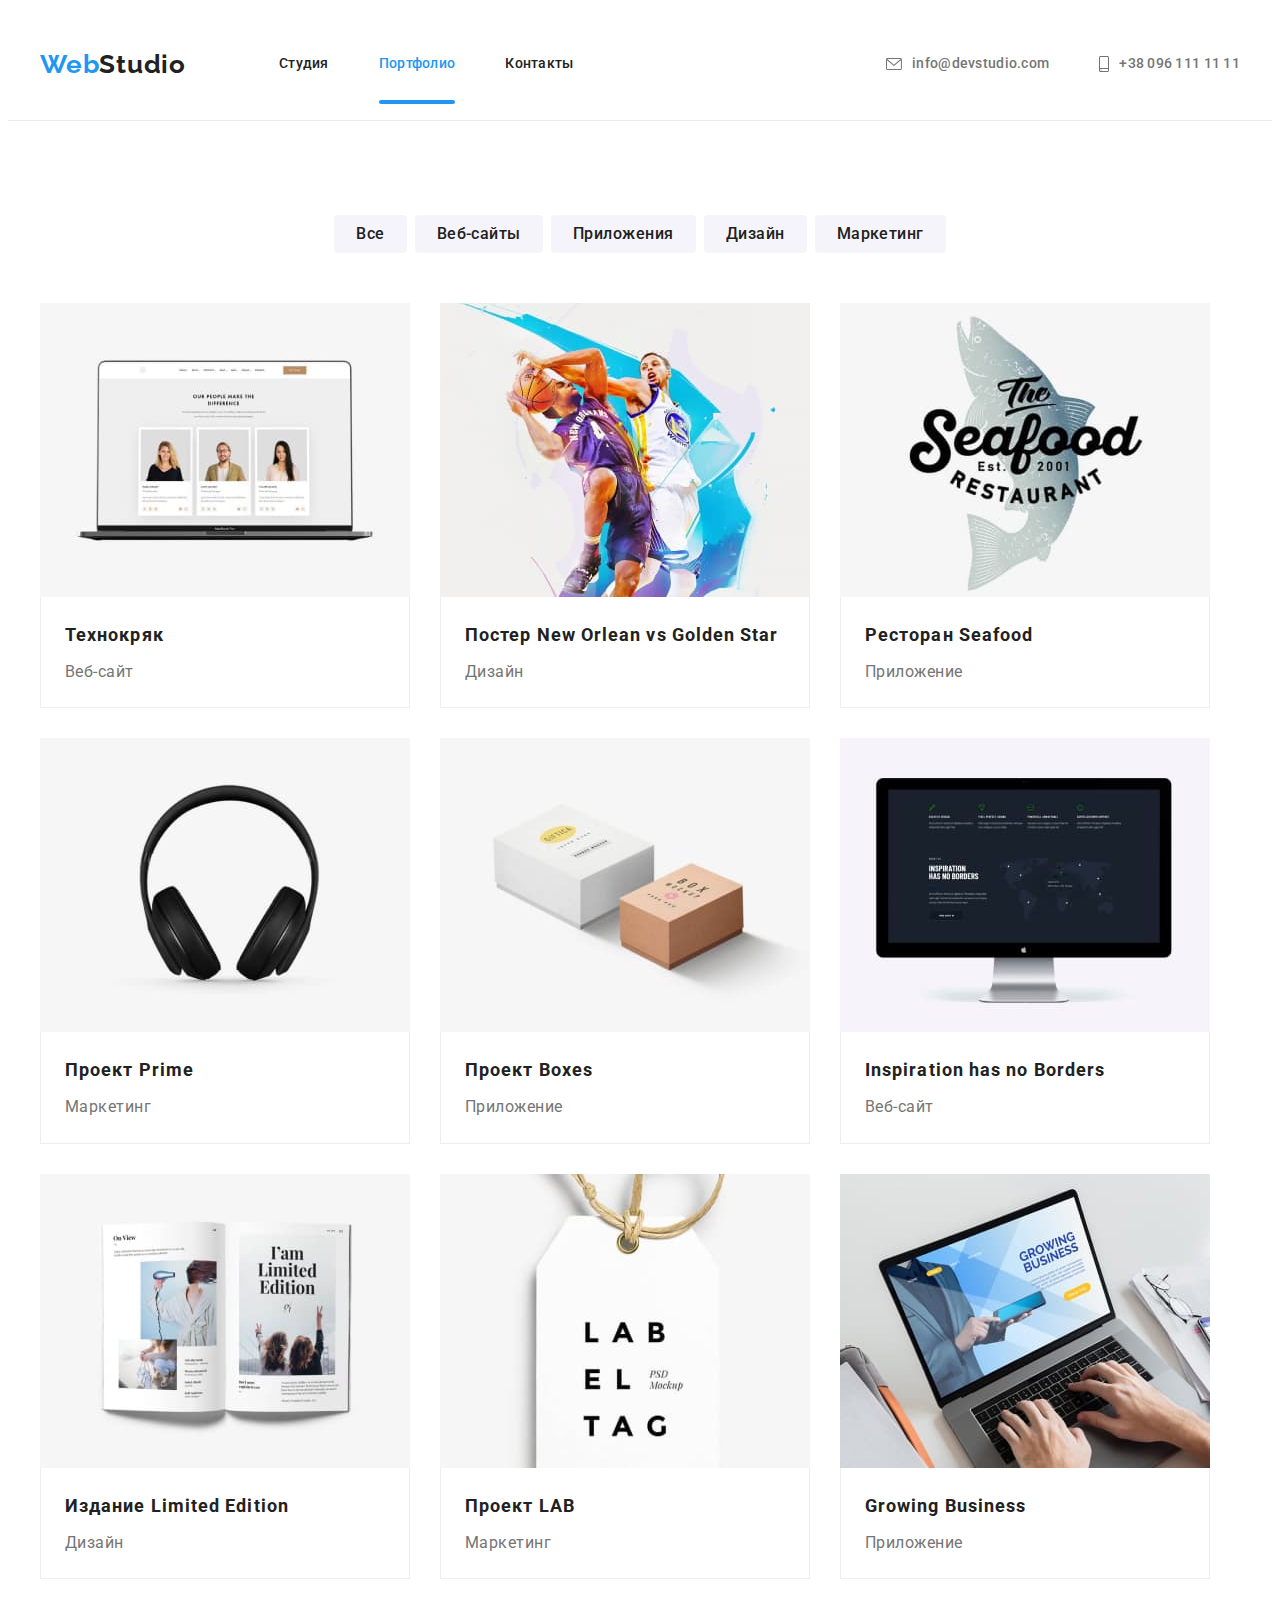
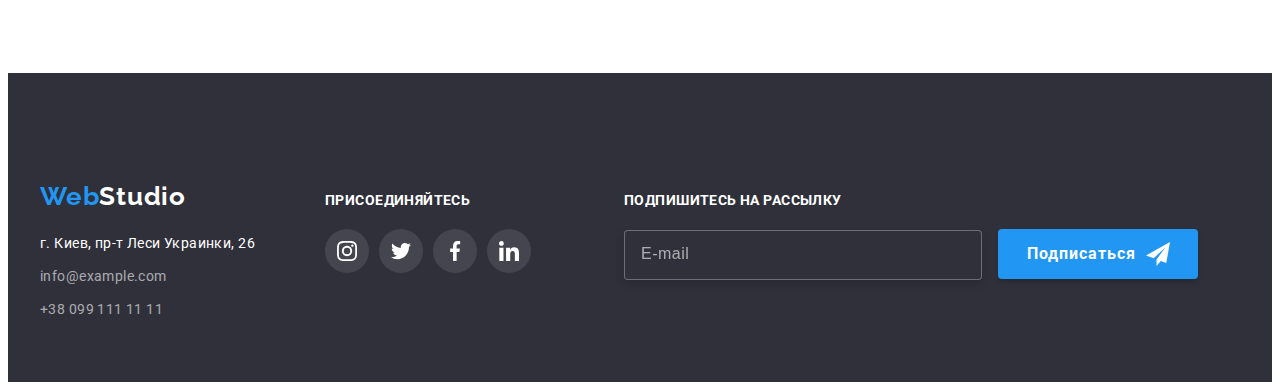
==== commit 61f739f1: "end portfolio" ====
--- a/portfolio.html
+++ b/portfolio.html
@@ -256,14 +256,13 @@
     <!-- подвал -->
     <footer class="footer">
         <div class="container footer-cont">
-            <div>
+            <div class="footer-address">
                 <a class="logo footer__logo link" href="./index.html">
                     <span class="logo__color">Web</span>Studio
                 </a>
-                <address class="footer-address">
+                <address class="address">
                     <ul class="footer-list list">
-                        <li class="footer-item"><a class="footer-location link" href="https://goo.gl/maps/wgvnbsvhfN1eCGzh8"
-                                target="_blank" rel="noreferrer noopener">г. Киев, пр-т Леси Украинки, 26</a></li>
+                        <li class="footer-item"><a class="footer-location link" href="https://goo.gl/maps/wgvnbsvhfN1eCGzh8" target="_blank" rel="noreferrer noopener">г. Киев, пр-т Леси Украинки, 26</a></li>
                         <li class="footer-item"><a class="footer-contact link" href="mailto:info@example.com">info@example.com</a>
                         </li>
                         <li class="footer-item"><a class="footer-contact link" href="tel:+380991111111">+38 099 111 11 11</a></li>
--- a/css/main.min.css
+++ b/css/main.min.css
@@ -1 +1 @@
-:root{--primary-color: #212121;--secondary-color: #757575;--accent-color: #2196f3;--icon-color: #AFB1B8}body{font-family:roboto,sans-serif;color:var(--primary-color)}.container{padding-left:15px;padding-right:15px;margin:0 auto}@media screen and (min-width: 480px){.container{width:480px}}@media screen and (min-width: 768px){.container{width:768px}}@media screen and (min-width: 1200px){.container{width:1200px}}.visually-hidden{position:absolute;width:1px;height:1px;margin:-1px;border:0;padding:0;white-space:nowrap;-webkit-clip-path:inset(100%);clip-path:inset(100%);clip:rect(0 0 0 0);overflow:hidden}.is-hidden{opacity:0;pointer-events:none;visibility:hidden}p,h1,h2,h3,h4,h5,h6{margin:0}ul{margin:0;padding-left:0}img{display:block;max-width:100%;height:auto}.list{list-style:none}.link{text-decoration:none}.header{background-color:#fff;border-bottom:1px solid #ececec;padding-top:16px;padding-bottom:16px}.navigation{display:-webkit-box;display:-ms-flexbox;display:flex;-webkit-box-align:center;-ms-flex-align:center;align-items:center}.header__nav{display:none}@media screen and (min-width: 768px){.header__nav{display:block;margin-left:88px}}@media screen and (min-width: 1200px){.header__nav{margin-left:93px}}@media screen and (min-width: 768px){.menu-list,.header__contacts{display:-webkit-box;display:-ms-flexbox;display:flex}}.header__contacts{display:none}@media screen and (min-width: 768px){.header__contacts{display:block;margin-left:auto;-webkit-box-align:center;-ms-flex-align:center;align-items:center}}@media screen and (min-width: 1200px){.header__contacts{display:-webkit-box;display:-ms-flexbox;display:flex}}.menu-list__item{position:relative}@media screen and (min-width: 768px){.menu-list__item:not(:last-child){margin-right:50px}}@media screen and (min-width: 1200px){.contacts .contacts__item+.contacts__item{margin-left:50px}}.menu-list__link,.contacts__link{display:block;padding-top:32px;padding-bottom:32px;font-weight:500;font-size:14px;line-height:1.14;letter-spacing:.02em;color:inherit;-webkit-transition:color 250ms cubic-bezier(0.4, 0, 0.2, 1);transition:color 250ms cubic-bezier(0.4, 0, 0.2, 1)}.contacts__link{padding-top:0;padding-bottom:0}.menu-list__link::after{content:"";display:block;width:10px;height:4px;border-radius:2px;background-color:var(--accent-color);position:absolute;left:0;bottom:0;opacity:0;-webkit-transition:opacity 250ms cubic-bezier(0.4, 0, 0.2, 1);transition:opacity 250ms cubic-bezier(0.4, 0, 0.2, 1)}@media screen and (min-width: 768px){.menu-list__link::after{width:100%}}.menu-list__link:hover,.menu-list__link:focus{color:var(--accent-color)}.menu-list .link.current{color:var(--accent-color)}.current.menu-list__link::after{opacity:1}.contacts__icon{fill:var(--secondary-color);-webkit-transition:fill 250ms cubic-bezier(0.4, 0, 0.2, 1);transition:fill 250ms cubic-bezier(0.4, 0, 0.2, 1)}@media screen and (min-width: 768px){.contacts__icon{margin-right:8px}}@media screen and (min-width: 1200px){.contacts__icon{margin-right:10px}}@media screen and (min-width: 768px){.contacts__item:first-child{margin-bottom:10px}}@media screen and (min-width: 1200px){.contacts__item:first-child{margin-bottom:0}}.contacts__link{color:var(--secondary-color)}@media screen and (min-width: 1200px){.contacts__link{display:-webkit-box;display:-ms-flexbox;display:flex;-webkit-box-align:center;-ms-flex-align:center;align-items:center;-webkit-box-pack:center;-ms-flex-pack:center;justify-content:center}}.contacts__link:hover,.contacts__link:focus{color:var(--accent-color)}.contacts__link:hover .contacts__icon,.contacts__link:focus .contacts__icon{fill:var(--accent-color)}.menu-btn-open{background-color:rgba(0,0,0,0);border:none;display:block;margin-left:auto;cursor:pointer}.menu-btn-open:hover .open-icon{fill:var(--accent-color)}@media screen and (min-width: 768px){.menu-btn-open{display:none}}.open-icon{-webkit-transition:fill 250ms cubic-bezier(0.4, 0, 0.2, 1);transition:fill 250ms cubic-bezier(0.4, 0, 0.2, 1)}.mob-menu{position:fixed;top:0;background-color:#fff;height:100vh;width:100vw;z-index:2;padding:48px 40px}.cont{display:-webkit-box;display:-ms-flexbox;display:flex;-webkit-box-orient:vertical;-webkit-box-direction:normal;-ms-flex-direction:column;flex-direction:column;height:100%;-webkit-box-pack:justify;-ms-flex-pack:justify;justify-content:space-between}.menu-btn-close{position:absolute;background-color:rgba(0,0,0,0);border:none;top:21px;right:25px}.menu-btn-close:hover .close-icon{fill:var(--accent-color)}.close-icon{-webkit-transition:fill 250ms cubic-bezier(0.4, 0, 0.2, 1);transition:fill 250ms cubic-bezier(0.4, 0, 0.2, 1)}.mob-menu-list__link{font-weight:500;font-size:40px;line-height:1.18;letter-spacing:.02em;display:block;color:inherit}.mob-menu-list__link:not(last-child){margin-bottom:32px}.mob-menu-list .link.current{color:var(--accent-color)}.mob-contacts__call,.mob-contacts__link{font-style:normal;font-weight:500;font-size:24px;line-height:1.17;letter-spacing:.02em;color:var(--secondary-color)}.mob-contacts__item:last-child{margin-top:32px}.mob-contacts__call{font-size:34px;line-height:1.18;color:var(--accent-color)}.mob-soc{display:-webkit-box;display:-ms-flexbox;display:flex;margin-top:64px}@media screen and (min-width: 480px){.mob-soc_item:not(:last-child){margin-right:30px}}.mob-soc_link{display:block;font-weight:500;font-size:18px;line-height:1.22;letter-spacing:.02em;color:var(--accent-color)}.logo{font-family:Raleway,sans-serif;font-weight:700;font-size:24px;line-height:1.17;letter-spacing:.03em;color:inherit}@media screen and (min-width: 1200px){.logo{font-size:26px;line-height:1.19}}.logo__color{color:var(--accent-color)}.footer__logo{display:block;color:#fff;text-align:center;margin-bottom:20px}@media screen and (min-width: 1200px){.footer__logo{text-align:left}}.hiro{background-color:#2f303a;padding-top:118px;padding-bottom:118px;max-width:100%;height:400px;margin-right:auto;margin-left:auto;background-image:-webkit-gradient(linear, left top, right top, from(rgba(47, 48, 58, 0.4)), to(rgba(47, 48, 58, 0.4))),url(../images/webstudio-mobile.jpg);background-image:linear-gradient(to right, rgba(47, 48, 58, 0.4), rgba(47, 48, 58, 0.4)),url(../images/webstudio-mobile.jpg);background-repeat:no-repeat;background-position:center;background-size:cover}@media screen and (min-width: 768px){.hiro{background-image:-webkit-gradient(linear, left top, right top, from(rgba(47, 48, 58, 0.4)), to(rgba(47, 48, 58, 0.4))),url(../images/webstudio-tablet.jpg);background-image:linear-gradient(to right, rgba(47, 48, 58, 0.4), rgba(47, 48, 58, 0.4)),url(../images/webstudio-tablet.jpg)}}@media screen and (min-width: 1200px){.hiro{padding-top:200px;padding-bottom:200px;max-width:1600px;height:600px;background-image:-webkit-gradient(linear, left top, right top, from(rgba(47, 48, 58, 0.4)), to(rgba(47, 48, 58, 0.4))),url(../images/webstudio.jpg);background-image:linear-gradient(to right, rgba(47, 48, 58, 0.4), rgba(47, 48, 58, 0.4)),url(../images/webstudio.jpg)}}.hiro-title{max-width:696px;font-weight:900;font-size:26px;line-height:1.62;text-align:center;letter-spacing:.06em;text-transform:uppercase;color:#fff;margin:0 auto}@media screen and (min-width: 1200px){.hiro-title{font-size:44px;line-height:1.36}}.button{min-width:200px;padding:10px 32px;display:block;border-radius:4px;border:none;font-family:inherit;font-weight:700;font-size:16px;line-height:1.88;text-align:center;letter-spacing:.06em;color:#fff;cursor:pointer}.hiro__btn{margin:30px auto 0 auto;background:var(--accent-color)}.features{padding-top:30px;padding-bottom:30px}@media screen and (min-width: 768px){.features-list{display:-webkit-box;display:-ms-flexbox;display:flex;-ms-flex-wrap:wrap;flex-wrap:wrap}}@media screen and (min-width: 1200px){.features-list{-ms-flex-wrap:nowrap;flex-wrap:nowrap}}.features-list__item{margin-left:auto;margin-right:auto}@media screen and (min-width: 768px){.features-list__item{margin-right:30px;width:354px;margin-left:0}}@media screen and (min-width: 768px)and (min-width: 768px)and (max-width: 1199px){.features-list__item:nth-child(2n){margin-right:0}}@media screen and (min-width: 1200px){.features-list__item{max-width:270px}.features-list__item:last-child{margin-right:0}}.icon-list{background:#f5f4fa;border-radius:4px;padding-top:25px;padding-bottom:25px;display:-webkit-box;display:-ms-flexbox;display:flex;-webkit-box-pack:center;-ms-flex-pack:center;justify-content:center;-webkit-box-align:center;-ms-flex-align:center;align-items:center}@media screen and (min-width: 768px){.icon-list{width:354px}}@media screen and (min-width: 1200px){.icon-list{width:270px;height:120px}}.features-list__icon{margin-bottom:30px}.features-list__title{font-weight:700;font-size:14px;line-height:1.14;letter-spacing:.03em;text-transform:uppercase;text-align:center;margin-bottom:10px}@media screen and (min-width: 768px){.features-list__title{text-align:left}}.features-list__text{font-size:14px;line-height:1.71;letter-spacing:.03em;color:var(--secondary-color)}.promo{padding-bottom:94px;display:none}@media screen and (min-width: 1200px){.promo{display:block}}.title{font-weight:700;font-size:28px;line-height:1.18;text-align:center;letter-spacing:.03em}@media screen and (min-width: 1200px){.title{font-size:36px;line-height:1.17}}.promo__title{margin-bottom:50px}.promo-list{display:-webkit-box;display:-ms-flexbox;display:flex}.promo-list__item{margin-right:30px;position:relative}.promo-list__item:last-child{margin-right:0}.promo-list__function{font-weight:700;font-size:14px;line-height:16px;text-align:center;letter-spacing:.03em;text-transform:uppercase;color:#fff;background:rgba(47,48,58,.8);position:absolute;bottom:0;width:100%;padding:27px}.team{background-color:#f5f4fa;padding-top:60px;padding-bottom:60px}@media screen and (min-width: 1200px){.team{padding-top:94px;padding-bottom:94px}}@media screen and (min-width: 768px){.team-list{display:-webkit-box;display:-ms-flexbox;display:flex;-ms-flex-wrap:wrap;flex-wrap:wrap}}@media screen and (min-width: 1200px){.team-list{display:-webkit-box;display:-ms-flexbox;display:flex;-ms-flex-wrap:nowrap;flex-wrap:nowrap}}.team-item{background:#fff;margin-bottom:30px}@media screen and (min-width: 768px){.team-item{margin-right:30px}.team-item:nth-child(2n){margin-right:0}.team-item:nth-child(n+3){margin-bottom:0}}@media screen and (min-width: 1200px){.team-item{margin-bottom:0}.team-item:nth-child(2n){margin-right:30px}.team-item:last-child{margin-right:0}}.team-title{margin-bottom:50px}@media screen and (min-width: 768px){.team-img{width:354px;height:374px}}@media screen and (min-width: 1200px){.team-img{width:270px;height:260px}}.team-cont{padding-top:30px;padding-bottom:30px;-webkit-box-shadow:0px 1px 3px rgba(0,0,0,.12),0px 1px 1px rgba(0,0,0,.14),0px 2px 1px rgba(0,0,0,.2);box-shadow:0px 1px 3px rgba(0,0,0,.12),0px 1px 1px rgba(0,0,0,.14),0px 2px 1px rgba(0,0,0,.2);border-radius:0px 0px 4px 4px}.team-member,.team-function{font-weight:500;font-size:16px;line-height:1.19;text-align:center;letter-spacing:.03em}.team-function{margin-top:10px;font-weight:400;color:var(--secondary-color)}.team-soc-item:not(:last-child){margin-right:10px}.team-soc-list{display:-webkit-box;display:-ms-flexbox;display:flex;-webkit-box-pack:center;-ms-flex-pack:center;justify-content:center;margin-top:16px}.team-link{width:44px;height:44px;-webkit-box-pack:center;-ms-flex-pack:center;justify-content:center;-webkit-box-align:center;-ms-flex-align:center;align-items:center;border-radius:50%;display:-webkit-box;display:-ms-flexbox;display:flex;-webkit-transition:background-color 250ms cubic-bezier(0.4, 0, 0.2, 1);transition:background-color 250ms cubic-bezier(0.4, 0, 0.2, 1)}.team-link:hover,.team-link:focus{background-color:var(--accent-color)}.team-link:hover .team-icon,.team-link:focus .team-icon{fill:#fff}.team-icon{fill:var(--icon-color);-webkit-transition:fill 250ms cubic-bezier(0.4, 0, 0.2, 1);transition:fill 250ms cubic-bezier(0.4, 0, 0.2, 1)}.clients{padding-top:60px;padding-bottom:60px}.clients-title{margin-bottom:50px}.clients-list{display:-webkit-box;display:-ms-flexbox;display:flex;-ms-flex-wrap:wrap;flex-wrap:wrap;-webkit-box-pack:center;-ms-flex-pack:center;justify-content:center}@media screen and (min-width: 1200px){.clients-list{-ms-flex-wrap:nowrap;flex-wrap:nowrap}}.clients-link{width:210px;height:92px;border:1px solid #afb1b8;border-radius:4px;display:-webkit-box;display:-ms-flexbox;display:flex;-webkit-box-pack:center;-ms-flex-pack:center;justify-content:center;-webkit-box-align:center;-ms-flex-align:center;align-items:center;-webkit-transition:border 250ms cubic-bezier(0.4, 0, 0.2, 1);transition:border 250ms cubic-bezier(0.4, 0, 0.2, 1)}.clients-link:hover,.clients-link:focus{border:1px solid var(--accent-color)}@media screen and (min-width: 768px){.clients-link{width:226px;height:92px}}@media screen and (min-width: 1200px){.clients-link{width:170px;height:92px}}.clients-item{margin-bottom:30px}.clients-item:last-child{margin-bottom:0}@media screen and (min-width: 480px){.clients-item{margin-right:30px}.clients-item:nth-child(even){margin-right:0}.clients-item:nth-child(n+5){margin-bottom:0}}@media screen and (min-width: 768px){.clients-item:nth-child(even){margin-right:30px}.clients-item:nth-child(3n){margin-right:0}.clients-item:nth-child(n+4){margin-bottom:0}}@media screen and (min-width: 1200px){.clients-item{margin-bottom:0}.clients-item:nth-child(2n+1){margin-right:30px}}.client-icon{fill:var(--icon-color);-webkit-transition:fill 250ms cubic-bezier(0.4, 0, 0.2, 1);transition:fill 250ms cubic-bezier(0.4, 0, 0.2, 1)}.clients-link:hover .client-icon,.clients-link:focus .client-icon{fill:var(--accent-color)}.footer{background:#2f303a;padding-top:60px;padding-bottom:60px}@media screen and (min-width: 768px){.footer-cont{display:-webkit-box;display:-ms-flexbox;display:flex;-ms-flex-wrap:wrap;flex-wrap:wrap;-webkit-box-align:baseline;-ms-flex-align:baseline;align-items:baseline}}@media screen and (min-width: 1200px){.footer-cont{-ms-flex-wrap:nowrap;flex-wrap:nowrap}}@media screen and (min-width: 768px){.footer-address{margin-left:76px;margin-right:165px}}@media screen and (min-width: 1200px){.footer-address{margin-left:0;margin-right:0}}.address{font-style:normal}.footer-contact,.footer-location{font-size:14px;line-height:1.71;letter-spacing:.03em;color:rgba(255,255,255,.6)}.footer-location{color:#fff}.footer-item{text-align:center;margin-top:9px}.footer-item:first-child{margin-top:0}@media screen and (min-width: 1200px){.footer-item{text-align:left}}.footer-contact{display:block}.join{margin-top:60px}@media screen and (min-width: 1200px){.join{margin-left:70px}}.join-list{display:-webkit-box;display:-ms-flexbox;display:flex;-webkit-box-pack:center;-ms-flex-pack:center;justify-content:center}.join-item:not(:last-child){margin-right:10px}.join-link{width:44px;height:44px;display:-webkit-box;display:-ms-flexbox;display:flex;-webkit-box-pack:center;-ms-flex-pack:center;justify-content:center;-webkit-box-align:center;-ms-flex-align:center;align-items:center;background-color:rgba(255,255,255,.1);border-radius:50%;-webkit-transition:background-color 250ms cubic-bezier(0.4, 0, 0.2, 1);transition:background-color 250ms cubic-bezier(0.4, 0, 0.2, 1)}.join-link:hover,.join-link:focus{background-color:var(--accent-color)}.join-icon{fill:#fff}.subscribe{margin-top:60px}@media screen and (min-width: 768px){.subscribe{margin-left:166px;margin-right:152px}}@media screen and (min-width: 1200px){.subscribe{margin-left:93px;margin-right:0}}.subscrybe-title,.join-titel{font-weight:700;font-size:14px;line-height:1.14;letter-spacing:.03em;text-transform:uppercase;text-align:center;color:#fff;display:block;margin-bottom:20px}@media screen and (min-width: 1200px){.subscrybe-title,.join-titel{text-align:left}}.subscrybe-input{width:100%;height:50px;border:1px solid rgba(255,255,255,.3);-webkit-box-sizing:border-box;box-sizing:border-box;-webkit-filter:drop-shadow(0px 4px 4px rgba(0, 0, 0, 0.15));filter:drop-shadow(0px 4px 4px rgba(0, 0, 0, 0.15));border-radius:4px;background-color:#2f303a;color:#fff;padding-left:16px;margin-bottom:20px}.subscrybe-input::-webkit-input-placeholder{font-size:16px;line-height:1.25;letter-spacing:.03em;color:rgba(255,255,255,.6)}.subscrybe-input::-moz-placeholder{font-size:16px;line-height:1.25;letter-spacing:.03em;color:rgba(255,255,255,.6)}.subscrybe-input:-ms-input-placeholder{font-size:16px;line-height:1.25;letter-spacing:.03em;color:rgba(255,255,255,.6)}.subscrybe-input::-ms-input-placeholder{font-size:16px;line-height:1.25;letter-spacing:.03em;color:rgba(255,255,255,.6)}.subscrybe-input::placeholder{font-size:16px;line-height:1.25;letter-spacing:.03em;color:rgba(255,255,255,.6)}@media screen and (min-width: 768px){.subscrybe-input{width:450px}}@media screen and (min-width: 1200px){.subscrybe-input{width:358px;margin-right:12px}}.subscribe-submit{position:relative;left:50%;-webkit-transform:translateX(-50%);transform:translateX(-50%);width:200px;height:50px;font-family:inherit;font-weight:700;font-size:16px;line-height:1.88px;text-align:left;letter-spacing:.06em;color:#fff;padding-left:29px;background:var(--accent-color);border:0;-webkit-box-shadow:0px 4px 4px rgba(0,0,0,.15);box-shadow:0px 4px 4px rgba(0,0,0,.15);border-radius:4px;cursor:pointer}@media screen and (min-width: 1200px){.subscribe-submit{left:0px;-webkit-transform:translateX(0%);transform:translateX(0%)}}.subscrybe-icon{position:absolute;fill:#fff;margin-left:10px;top:50%;-webkit-transform:translateY(-50%);transform:translateY(-50%)}.main-project{padding-top:60px;padding-bottom:60px}.project-buttons{display:-webkit-box;display:-ms-flexbox;display:flex;-ms-flex-wrap:wrap;flex-wrap:wrap;margin-bottom:40px}@media screen and (min-width: 768px){.project-buttons{-ms-flex-wrap:nowrap;flex-wrap:nowrap;-webkit-box-pack:center;-ms-flex-pack:center;justify-content:center;margin-bottom:30px}}.button-item{margin-right:8px}.button-item:nth-child(-n+3){margin-bottom:15px}@media screen and (min-width: 768px){.button-item:nth-child(-n+3){margin-bottom:0px}}.button-item:last-child{margin-right:0px}@media screen and (min-width: 768px){.project-list{display:-webkit-box;display:-ms-flexbox;display:flex;-ms-flex-wrap:wrap;flex-wrap:wrap}}.project-btn{font-family:inherit;font-weight:500;font-size:16px;line-height:1.62;text-align:center;letter-spacing:.03em;color:var(--primary-color);background-color:#f5f4fa;cursor:pointer;border:0;border-radius:4px;padding:6px 22px;-webkit-transition:background-color 250ms cubic-bezier(0.4, 0, 0.2, 1),color 250ms cubic-bezier(0.4, 0, 0.2, 1),-webkit-box-shadow 250ms cubic-bezier(0.4, 0, 0.2, 1);transition:background-color 250ms cubic-bezier(0.4, 0, 0.2, 1),color 250ms cubic-bezier(0.4, 0, 0.2, 1),-webkit-box-shadow 250ms cubic-bezier(0.4, 0, 0.2, 1);transition:background-color 250ms cubic-bezier(0.4, 0, 0.2, 1),color 250ms cubic-bezier(0.4, 0, 0.2, 1),box-shadow 250ms cubic-bezier(0.4, 0, 0.2, 1);transition:background-color 250ms cubic-bezier(0.4, 0, 0.2, 1),color 250ms cubic-bezier(0.4, 0, 0.2, 1),box-shadow 250ms cubic-bezier(0.4, 0, 0.2, 1),-webkit-box-shadow 250ms cubic-bezier(0.4, 0, 0.2, 1)}.project-btn:hover,.project-btn:focus{background-color:var(--accent-color);color:#fff;-webkit-box-shadow:0px 3px 1px rgba(0,0,0,.1),0px 1px 2px rgba(0,0,0,.08),0px 2px 2px rgba(0,0,0,.12);box-shadow:0px 3px 1px rgba(0,0,0,.1),0px 1px 2px rgba(0,0,0,.08),0px 2px 2px rgba(0,0,0,.12);border-radius:4px}.project-item{display:-webkit-box;display:-ms-flexbox;display:flex;-webkit-box-pack:center;-ms-flex-pack:center;justify-content:center}.project-item:not(:last-child){margin-bottom:30px}@media screen and (min-width: 768px){.project-item:nth-child(odd){margin-right:30px}.project-item:last-child{margin-right:0px}}.project-link{display:block;color:inherit;-webkit-transition:-webkit-box-shadow 250ms cubic-bezier(0.4, 0, 0.2, 1);transition:-webkit-box-shadow 250ms cubic-bezier(0.4, 0, 0.2, 1);transition:box-shadow 250ms cubic-bezier(0.4, 0, 0.2, 1);transition:box-shadow 250ms cubic-bezier(0.4, 0, 0.2, 1), -webkit-box-shadow 250ms cubic-bezier(0.4, 0, 0.2, 1)}.project-link:hover,.project-link:focus{-webkit-box-shadow:0px 1px 1px rgba(0,0,0,.12),0px 4px 4px rgba(0,0,0,.06),1px 4px 6px rgba(0,0,0,.16);box-shadow:0px 1px 1px rgba(0,0,0,.12),0px 4px 4px rgba(0,0,0,.06),1px 4px 6px rgba(0,0,0,.16)}.project-img{width:450px}@media screen and (min-width: 768px){.project-img{width:354px}}.project-action{position:relative;overflow:hidden}.project-cont{padding-top:20px;padding-bottom:20px;border:1px solid #eee;border-top:none;background-color:#fff;padding-left:24px}.project-title{font-weight:700;font-size:18px;line-height:2;letter-spacing:.06em}.project-text{font-size:16px;line-height:1.9;letter-spacing:.03em;color:var(--secondary-color);margin-top:4px}.project-discription{font-size:18px;line-height:1.56;letter-spacing:.03em;color:#fff;padding:63px 24px;background-color:rgba(33,150,243,.9);top:0;left:0;position:absolute;height:100%;width:100%;-webkit-transform:translateY(100%);transform:translateY(100%);-webkit-transition:-webkit-transform 250ms cubic-bezier(0.4, 0, 0.2, 1);transition:-webkit-transform 250ms cubic-bezier(0.4, 0, 0.2, 1);transition:transform 250ms cubic-bezier(0.4, 0, 0.2, 1);transition:transform 250ms cubic-bezier(0.4, 0, 0.2, 1), -webkit-transform 250ms cubic-bezier(0.4, 0, 0.2, 1)}.project-link:hover .project-discription,.project-link:focus .project-discription{-webkit-transform:translateY(0);transform:translateY(0)}.backdrop{position:fixed;top:0;width:100%;height:100%;background:rgba(0,0,0,.2);-webkit-transition:opacity 250ms,visibility 250ms;transition:opacity 250ms,visibility 250ms}.backdrop.is-hidden .modal{-webkit-transform:rotate(250deg) scale(0.1);transform:rotate(250deg) scale(0.1)}.modal{width:528px;min-height:581px;background-color:#fff;border-radius:4px;position:absolute;top:50%;left:50%;-webkit-transform:translate(-50%, -50%);transform:translate(-50%, -50%);padding:40px;-webkit-box-shadow:0px 1px 3px rgba(0,0,0,.12),0px 1px 1px rgba(0,0,0,.14),0px 2px 1px rgba(0,0,0,.2);box-shadow:0px 1px 3px rgba(0,0,0,.12),0px 1px 1px rgba(0,0,0,.14),0px 2px 1px rgba(0,0,0,.2)}.modal-close{width:30px;height:30px;background-color:rgba(0,0,0,0);border-radius:50%;cursor:pointer;position:absolute;top:8px;right:8px}.modal-close:focus .modal-icon{fill:#2196f3;-webkit-box-shadow:0px 1px 3px rgba(0,0,0,.12),0px 1px 1px rgba(0,0,0,.14),0px 2px 1px rgba(0,0,0,.2);box-shadow:0px 1px 3px rgba(0,0,0,.12),0px 1px 1px rgba(0,0,0,.14),0px 2px 1px rgba(0,0,0,.2)}.modal-icon{position:absolute;background-color:#fff;border-radius:50%;top:50%;left:50%;-webkit-transform:translate(-50%, -50%);transform:translate(-50%, -50%);fill:#000;stroke-opacity:.1;-webkit-transition:fill 250ms cubic-bezier(0.4, 0, 0.2, 1),-webkit-box-shadow 250ms cubic-bezier(0.4, 0, 0.2, 1);transition:fill 250ms cubic-bezier(0.4, 0, 0.2, 1),-webkit-box-shadow 250ms cubic-bezier(0.4, 0, 0.2, 1);transition:fill 250ms cubic-bezier(0.4, 0, 0.2, 1),box-shadow 250ms cubic-bezier(0.4, 0, 0.2, 1);transition:fill 250ms cubic-bezier(0.4, 0, 0.2, 1),box-shadow 250ms cubic-bezier(0.4, 0, 0.2, 1),-webkit-box-shadow 250ms cubic-bezier(0.4, 0, 0.2, 1)}.modal-icon:hover{fill:#2196f3;-webkit-box-shadow:0px 1px 3px rgba(0,0,0,.12),0px 1px 1px rgba(0,0,0,.14),0px 2px 1px rgba(0,0,0,.2);box-shadow:0px 1px 3px rgba(0,0,0,.12),0px 1px 1px rgba(0,0,0,.14),0px 2px 1px rgba(0,0,0,.2)}.modal-title{font-weight:700;font-size:20px;line-height:23px;text-align:center;letter-spacing:.03em;color:var(--primary-color);margin-bottom:12px}.form-field{margin-bottom:10px}.input-wrap{position:relative}.user-input{width:448px;height:40px;border:1px solid rgba(33,33,33,.2);-webkit-box-sizing:border-box;box-sizing:border-box;border-radius:4px;padding-left:42px;outline:none;-webkit-transition:border 250ms cubic-bezier(0.4, 0, 0.2, 1);transition:border 250ms cubic-bezier(0.4, 0, 0.2, 1)}.user-input:hover,.user-input:focus{border:1px solid #2196f3}.user-input:hover+.form-icon,.user-input:focus+.form-icon{fill:#2196f3}.form-feedback{margin-bottom:20px}.user-feedback{min-width:448px;height:120px;border:1px solid rgba(33,33,33,.2);-webkit-box-sizing:border-box;box-sizing:border-box;border-radius:4px;padding:12px 16px;outline:none;resize:none;-webkit-transition:border 250ms cubic-bezier(0.4, 0, 0.2, 1);transition:border 250ms cubic-bezier(0.4, 0, 0.2, 1)}.user-feedback:focus,.user-feedback:hover{border:1px solid #2196f3}.user-feedback::-webkit-input-placeholder{font-size:12px;line-height:14px;letter-spacing:.01em;color:rgba(117,117,117,.5)}.user-feedback::-moz-placeholder{font-size:12px;line-height:14px;letter-spacing:.01em;color:rgba(117,117,117,.5)}.user-feedback:-ms-input-placeholder{font-size:12px;line-height:14px;letter-spacing:.01em;color:rgba(117,117,117,.5)}.user-feedback::-ms-input-placeholder{font-size:12px;line-height:14px;letter-spacing:.01em;color:rgba(117,117,117,.5)}.user-feedback::placeholder{font-size:12px;line-height:14px;letter-spacing:.01em;color:rgba(117,117,117,.5)}.user-agreement{font-size:14px;line-height:1.71px;letter-spacing:.03em;color:var(--secondary-color);display:-webkit-box;display:-ms-flexbox;display:flex;-webkit-box-align:center;-ms-flex-align:center;align-items:center}.icon-checkbox{fill:rgba(0,0,0,0);-webkit-transition:fill 250ms cubic-bezier(0.4, 0, 0.2, 1);transition:fill 250ms cubic-bezier(0.4, 0, 0.2, 1)}.check-icon{width:16px;height:15px;border:3px solid var(--primary-color);border-radius:2px;margin-right:8px;margin-left:14px;display:-webkit-box;display:-ms-flexbox;display:flex;-webkit-box-align:center;-ms-flex-align:center;align-items:center;-webkit-box-pack:center;-ms-flex-pack:center;justify-content:center}.checkbox{-webkit-transition:beckground-color 250ms cubic-bezier(0.4, 0, 0.2, 1);transition:beckground-color 250ms cubic-bezier(0.4, 0, 0.2, 1)}.checkbox:focus+.user-agreement span{border:3px solid #2196f3}.checkbox:checked+.user-agreement span{background-color:#2196f3;border:none}.checkbox:checked+.user-agreement .icon-checkbox{fill:#fff}.submit{width:200px;height:50px;background:#2196f3;-webkit-box-shadow:0px 4px 4px rgba(0,0,0,.15);box-shadow:0px 4px 4px rgba(0,0,0,.15);border-radius:4px;border:0;display:block;margin-left:auto;margin-right:auto;font-family:inherit;font-weight:700;font-size:16px;line-height:1.88px;text-align:center;letter-spacing:.06em;color:#fff;cursor:pointer}.submit:hover,.submit:focus{background:#188ce8;-webkit-box-shadow:0px 4px 4px rgba(0,0,0,.15);box-shadow:0px 4px 4px rgba(0,0,0,.15)}.user-title{display:block;font-size:12px;line-height:1.17;letter-spacing:.01em;color:var(--secondary-color);margin-bottom:4px}.form-icon{position:absolute;top:50%;left:15px;-webkit-transform:translateY(-50%);transform:translateY(-50%);-webkit-transition:fill 250ms cubic-bezier(0.4, 0, 0.2, 1);transition:fill 250ms cubic-bezier(0.4, 0, 0.2, 1)}.link-agreemant{color:#2196f3;padding:4px}.form-checkbox{margin-bottom:30px}/*# sourceMappingURL=main.min.css.map */+:root{--primary-color: #212121;--secondary-color: #757575;--accent-color: #2196f3;--icon-color: #AFB1B8}body{font-family:roboto,sans-serif;color:var(--primary-color)}.container{padding-left:15px;padding-right:15px;margin:0 auto}@media screen and (min-width: 480px){.container{width:480px}}@media screen and (min-width: 768px){.container{width:768px}}@media screen and (min-width: 1200px){.container{width:1200px}}.visually-hidden{position:absolute;width:1px;height:1px;margin:-1px;border:0;padding:0;white-space:nowrap;-webkit-clip-path:inset(100%);clip-path:inset(100%);clip:rect(0 0 0 0);overflow:hidden}.is-hidden{opacity:0;pointer-events:none;visibility:hidden}p,h1,h2,h3,h4,h5,h6{margin:0}ul{margin:0;padding-left:0}img{display:block;max-width:100%;height:auto}.list{list-style:none}.link{text-decoration:none}.header{background-color:#fff;border-bottom:1px solid #ececec;padding-top:16px;padding-bottom:16px}.navigation{display:-webkit-box;display:-ms-flexbox;display:flex;-webkit-box-align:center;-ms-flex-align:center;align-items:center}.header__nav{display:none}@media screen and (min-width: 768px){.header__nav{display:block;margin-left:88px}}@media screen and (min-width: 1200px){.header__nav{margin-left:93px}}@media screen and (min-width: 768px){.menu-list,.header__contacts{display:-webkit-box;display:-ms-flexbox;display:flex}}.header__contacts{display:none}@media screen and (min-width: 768px){.header__contacts{display:block;margin-left:auto;-webkit-box-align:center;-ms-flex-align:center;align-items:center}}@media screen and (min-width: 1200px){.header__contacts{display:-webkit-box;display:-ms-flexbox;display:flex}}.menu-list__item{position:relative}@media screen and (min-width: 768px){.menu-list__item:not(:last-child){margin-right:50px}}@media screen and (min-width: 1200px){.contacts .contacts__item+.contacts__item{margin-left:50px}}.menu-list__link,.contacts__link{display:block;padding-top:32px;padding-bottom:32px;font-weight:500;font-size:14px;line-height:1.14;letter-spacing:.02em;color:inherit;-webkit-transition:color 250ms cubic-bezier(0.4, 0, 0.2, 1);transition:color 250ms cubic-bezier(0.4, 0, 0.2, 1)}.contacts__link{padding-top:0;padding-bottom:0}.menu-list__link::after{content:"";display:block;width:10px;height:4px;border-radius:2px;background-color:var(--accent-color);position:absolute;left:0;bottom:0;opacity:0;-webkit-transition:opacity 250ms cubic-bezier(0.4, 0, 0.2, 1);transition:opacity 250ms cubic-bezier(0.4, 0, 0.2, 1)}@media screen and (min-width: 768px){.menu-list__link::after{width:100%}}.menu-list__link:hover,.menu-list__link:focus{color:var(--accent-color)}.menu-list .link.current{color:var(--accent-color)}.current.menu-list__link::after{opacity:1}.contacts__icon{fill:var(--secondary-color);-webkit-transition:fill 250ms cubic-bezier(0.4, 0, 0.2, 1);transition:fill 250ms cubic-bezier(0.4, 0, 0.2, 1)}@media screen and (min-width: 768px){.contacts__icon{margin-right:8px}}@media screen and (min-width: 1200px){.contacts__icon{margin-right:10px}}@media screen and (min-width: 768px){.contacts__item:first-child{margin-bottom:10px}}@media screen and (min-width: 1200px){.contacts__item:first-child{margin-bottom:0}}.contacts__link{color:var(--secondary-color)}@media screen and (min-width: 1200px){.contacts__link{display:-webkit-box;display:-ms-flexbox;display:flex;-webkit-box-align:center;-ms-flex-align:center;align-items:center;-webkit-box-pack:center;-ms-flex-pack:center;justify-content:center}}.contacts__link:hover,.contacts__link:focus{color:var(--accent-color)}.contacts__link:hover .contacts__icon,.contacts__link:focus .contacts__icon{fill:var(--accent-color)}.menu-btn-open{background-color:rgba(0,0,0,0);border:none;display:block;margin-left:auto;cursor:pointer}.menu-btn-open:hover .open-icon{fill:var(--accent-color)}@media screen and (min-width: 768px){.menu-btn-open{display:none}}.open-icon{-webkit-transition:fill 250ms cubic-bezier(0.4, 0, 0.2, 1);transition:fill 250ms cubic-bezier(0.4, 0, 0.2, 1)}.mob-menu{position:fixed;top:0;background-color:#fff;height:100vh;width:100vw;z-index:2;padding:22px 20px;overflow:auto}@media screen and (min-width: 480px){.mob-menu{padding:48px 40px}}.cont{display:-webkit-box;display:-ms-flexbox;display:flex;-webkit-box-orient:vertical;-webkit-box-direction:normal;-ms-flex-direction:column;flex-direction:column;height:100%;-webkit-box-pack:justify;-ms-flex-pack:justify;justify-content:space-between}.menu-btn-close{position:absolute;background-color:rgba(0,0,0,0);border:none;top:21px;right:25px}.menu-btn-close:hover .close-icon{fill:var(--accent-color)}.close-icon{-webkit-transition:fill 250ms cubic-bezier(0.4, 0, 0.2, 1);transition:fill 250ms cubic-bezier(0.4, 0, 0.2, 1)}.mob-menu-list__link{font-weight:500;font-size:40px;line-height:1.18;letter-spacing:.02em;display:block;color:inherit}.mob-menu-list__link:not(last-child){margin-bottom:32px}.mob-menu-list .link.current{color:var(--accent-color)}.mob-contacts__call,.mob-contacts__link{font-style:normal;font-weight:500;font-size:24px;line-height:1.17;letter-spacing:.02em;color:var(--secondary-color)}.mob-contacts__item:last-child{margin-top:32px}.mob-contacts__call{font-size:34px;line-height:1.18;color:var(--accent-color)}.mob-soc{display:-webkit-box;display:-ms-flexbox;display:flex;margin-top:64px;max-width:100%}.mob-soc_item:not(:last-child){margin-right:10px}@media screen and (min-width: 480px){.mob-soc_item:not(:last-child){margin-right:30px}}.mob-soc_link{display:block;font-weight:500;font-size:16px;line-height:1.22;letter-spacing:.02em;color:var(--accent-color)}@media screen and (min-width: 480px){.mob-soc_link{font-size:18px}}.logo{font-family:Raleway,sans-serif;font-weight:700;font-size:24px;line-height:1.17;letter-spacing:.03em;color:inherit}@media screen and (min-width: 1200px){.logo{font-size:26px;line-height:1.19}}.logo__color{color:var(--accent-color)}.footer__logo{display:block;color:#fff;text-align:center;margin-bottom:20px}@media screen and (min-width: 1200px){.footer__logo{text-align:left}}.hiro{background-color:#2f303a;padding-top:118px;padding-bottom:118px;max-width:100%;height:400px;margin-right:auto;margin-left:auto;background-image:-webkit-gradient(linear, left top, right top, from(rgba(47, 48, 58, 0.4)), to(rgba(47, 48, 58, 0.4))),url(../images/webstudio-mobile.jpg);background-image:linear-gradient(to right, rgba(47, 48, 58, 0.4), rgba(47, 48, 58, 0.4)),url(../images/webstudio-mobile.jpg);background-repeat:no-repeat;background-position:center;background-size:cover}@media(min-device-pixel-ratio: 2),(-webkit-min-device-pixel-ratio: 2),(min-resolution: 192dpi),(min-resolution: 2dppx){.hiro{background-image:-webkit-gradient(linear, left top, right top, from(rgba(47, 48, 58, 0.4)), to(rgba(47, 48, 58, 0.4))),url(../images/webstudio-mobile-2x.jpg);background-image:linear-gradient(to right, rgba(47, 48, 58, 0.4), rgba(47, 48, 58, 0.4)),url(../images/webstudio-mobile-2x.jpg)}}@media screen and (min-width: 768px){.hiro{background-image:-webkit-gradient(linear, left top, right top, from(rgba(47, 48, 58, 0.4)), to(rgba(47, 48, 58, 0.4))),url(../images/webstudio-tablet.jpg);background-image:linear-gradient(to right, rgba(47, 48, 58, 0.4), rgba(47, 48, 58, 0.4)),url(../images/webstudio-tablet.jpg)}}@media screen and (min-width: 768px)and (min-device-pixel-ratio: 2),screen and (min-width: 768px)and (-webkit-min-device-pixel-ratio: 2),screen and (min-width: 768px)and (min-resolution: 192dpi),screen and (min-width: 768px)and (min-resolution: 2dppx){.hiro{background-image:-webkit-gradient(linear, left top, right top, from(rgba(47, 48, 58, 0.4)), to(rgba(47, 48, 58, 0.4))),url(../images/webstudio-tablet-2x.jpg);background-image:linear-gradient(to right, rgba(47, 48, 58, 0.4), rgba(47, 48, 58, 0.4)),url(../images/webstudio-tablet-2x.jpg)}}@media screen and (min-width: 1200px){.hiro{padding-top:200px;padding-bottom:200px;max-width:1600px;height:600px;background-image:-webkit-gradient(linear, left top, right top, from(rgba(47, 48, 58, 0.4)), to(rgba(47, 48, 58, 0.4))),url(../images/webstudio.jpg);background-image:linear-gradient(to right, rgba(47, 48, 58, 0.4), rgba(47, 48, 58, 0.4)),url(../images/webstudio.jpg)}}@media screen and (min-width: 1200px)and (min-device-pixel-ratio: 2),screen and (min-width: 1200px)and (-webkit-min-device-pixel-ratio: 2),screen and (min-width: 1200px)and (min-resolution: 192dpi),screen and (min-width: 1200px)and (min-resolution: 2dppx){.hiro{background-image:-webkit-gradient(linear, left top, right top, from(rgba(47, 48, 58, 0.4)), to(rgba(47, 48, 58, 0.4))),url(../images/webstudio-2x.jpg);background-image:linear-gradient(to right, rgba(47, 48, 58, 0.4), rgba(47, 48, 58, 0.4)),url(../images/webstudio-2x.jpg)}}.hiro-title{max-width:696px;font-weight:900;font-size:26px;line-height:1.62;text-align:center;letter-spacing:.06em;text-transform:uppercase;color:#fff;margin:0 auto}@media screen and (min-width: 1200px){.hiro-title{font-size:44px;line-height:1.36}}.button{min-width:200px;padding:10px 32px;display:block;border-radius:4px;border:none;font-family:inherit;font-weight:700;font-size:16px;line-height:1.88;text-align:center;letter-spacing:.06em;color:#fff;cursor:pointer}.hiro__btn{margin:30px auto 0 auto;background:var(--accent-color)}.features{padding-top:30px;padding-bottom:30px}@media screen and (min-width: 768px){.features-list{display:-webkit-box;display:-ms-flexbox;display:flex;-ms-flex-wrap:wrap;flex-wrap:wrap}}@media screen and (min-width: 1200px){.features-list{-ms-flex-wrap:nowrap;flex-wrap:nowrap}}.features-list__item{margin-left:auto;margin-right:auto}@media screen and (min-width: 768px){.features-list__item{margin-right:30px;width:354px;margin-left:0}}@media screen and (min-width: 768px)and (min-width: 768px)and (max-width: 1199px){.features-list__item:nth-child(2n){margin-right:0}}@media screen and (min-width: 1200px){.features-list__item{max-width:270px}.features-list__item:last-child{margin-right:0}}.icon-list{background:#f5f4fa;border-radius:4px;padding-top:25px;padding-bottom:25px;display:-webkit-box;display:-ms-flexbox;display:flex;-webkit-box-pack:center;-ms-flex-pack:center;justify-content:center;-webkit-box-align:center;-ms-flex-align:center;align-items:center}@media screen and (min-width: 768px){.icon-list{width:354px}}@media screen and (min-width: 1200px){.icon-list{width:270px;height:120px}}.features-list__icon{margin-bottom:30px}.features-list__title{font-weight:700;font-size:14px;line-height:1.14;letter-spacing:.03em;text-transform:uppercase;text-align:center;margin-bottom:10px}@media screen and (min-width: 768px){.features-list__title{text-align:left}}.features-list__text{font-size:14px;line-height:1.71;letter-spacing:.03em;color:var(--secondary-color)}.promo{padding-bottom:94px;display:none}@media screen and (min-width: 1200px){.promo{display:block}}.title{font-weight:700;font-size:28px;line-height:1.18;text-align:center;letter-spacing:.03em}@media screen and (min-width: 1200px){.title{font-size:36px;line-height:1.17}}.promo__title{margin-bottom:50px}.promo-list{display:-webkit-box;display:-ms-flexbox;display:flex}.promo-list__item{margin-right:30px;position:relative}.promo-list__item:last-child{margin-right:0}.promo-list__function{font-weight:700;font-size:14px;line-height:16px;text-align:center;letter-spacing:.03em;text-transform:uppercase;color:#fff;background:rgba(47,48,58,.8);position:absolute;bottom:0;width:100%;padding:27px}.team{background-color:#f5f4fa;padding-top:60px;padding-bottom:60px}@media screen and (min-width: 1200px){.team{padding-top:94px;padding-bottom:94px}}@media screen and (min-width: 768px){.team-list{display:-webkit-box;display:-ms-flexbox;display:flex;-ms-flex-wrap:wrap;flex-wrap:wrap}}@media screen and (min-width: 1200px){.team-list{display:-webkit-box;display:-ms-flexbox;display:flex;-ms-flex-wrap:nowrap;flex-wrap:nowrap}}.team-item{background:#fff;margin-bottom:30px}@media screen and (min-width: 768px){.team-item{margin-right:30px}.team-item:nth-child(2n){margin-right:0}.team-item:nth-child(n+3){margin-bottom:0}}@media screen and (min-width: 1200px){.team-item{margin-bottom:0}.team-item:nth-child(2n){margin-right:30px}.team-item:last-child{margin-right:0}}.team-title{margin-bottom:50px}@media screen and (min-width: 768px){.team-img{width:354px;height:374px}}@media screen and (min-width: 1200px){.team-img{width:270px;height:260px}}.team-cont{padding-top:30px;padding-bottom:30px;-webkit-box-shadow:0px 1px 3px rgba(0,0,0,.12),0px 1px 1px rgba(0,0,0,.14),0px 2px 1px rgba(0,0,0,.2);box-shadow:0px 1px 3px rgba(0,0,0,.12),0px 1px 1px rgba(0,0,0,.14),0px 2px 1px rgba(0,0,0,.2);border-radius:0px 0px 4px 4px}.team-member,.team-function{font-weight:500;font-size:16px;line-height:1.19;text-align:center;letter-spacing:.03em}.team-function{margin-top:10px;font-weight:400;color:var(--secondary-color)}.team-soc-item:not(:last-child){margin-right:10px}.team-soc-list{display:-webkit-box;display:-ms-flexbox;display:flex;-webkit-box-pack:center;-ms-flex-pack:center;justify-content:center;margin-top:16px}.team-link{width:44px;height:44px;-webkit-box-pack:center;-ms-flex-pack:center;justify-content:center;-webkit-box-align:center;-ms-flex-align:center;align-items:center;border-radius:50%;display:-webkit-box;display:-ms-flexbox;display:flex;-webkit-transition:background-color 250ms cubic-bezier(0.4, 0, 0.2, 1);transition:background-color 250ms cubic-bezier(0.4, 0, 0.2, 1)}.team-link:hover,.team-link:focus{background-color:var(--accent-color)}.team-link:hover .team-icon,.team-link:focus .team-icon{fill:#fff}.team-icon{fill:var(--icon-color);-webkit-transition:fill 250ms cubic-bezier(0.4, 0, 0.2, 1);transition:fill 250ms cubic-bezier(0.4, 0, 0.2, 1)}.clients{padding-top:60px;padding-bottom:60px}.clients-title{margin-bottom:50px}.clients-list{display:-webkit-box;display:-ms-flexbox;display:flex;-ms-flex-wrap:wrap;flex-wrap:wrap;-webkit-box-pack:center;-ms-flex-pack:center;justify-content:center}@media screen and (min-width: 1200px){.clients-list{-ms-flex-wrap:nowrap;flex-wrap:nowrap}}.clients-link{width:210px;height:92px;border:1px solid #afb1b8;border-radius:4px;display:-webkit-box;display:-ms-flexbox;display:flex;-webkit-box-pack:center;-ms-flex-pack:center;justify-content:center;-webkit-box-align:center;-ms-flex-align:center;align-items:center;-webkit-transition:border 250ms cubic-bezier(0.4, 0, 0.2, 1);transition:border 250ms cubic-bezier(0.4, 0, 0.2, 1)}.clients-link:hover,.clients-link:focus{border:1px solid var(--accent-color)}@media screen and (min-width: 768px){.clients-link{width:226px;height:92px}}@media screen and (min-width: 1200px){.clients-link{width:170px;height:92px}}.clients-item{margin-bottom:30px}.clients-item:last-child{margin-bottom:0}@media screen and (min-width: 480px){.clients-item{margin-right:30px}.clients-item:nth-child(even){margin-right:0}.clients-item:nth-child(n+5){margin-bottom:0}}@media screen and (min-width: 768px){.clients-item:nth-child(even){margin-right:30px}.clients-item:nth-child(3n){margin-right:0}.clients-item:nth-child(n+4){margin-bottom:0}}@media screen and (min-width: 1200px){.clients-item{margin-bottom:0}.clients-item:nth-child(2n+1){margin-right:30px}}.client-icon{fill:var(--icon-color);-webkit-transition:fill 250ms cubic-bezier(0.4, 0, 0.2, 1);transition:fill 250ms cubic-bezier(0.4, 0, 0.2, 1)}.clients-link:hover .client-icon,.clients-link:focus .client-icon{fill:var(--accent-color)}.footer{background:#2f303a;padding-top:60px;padding-bottom:60px}@media screen and (min-width: 768px){.footer-cont{display:-webkit-box;display:-ms-flexbox;display:flex;-ms-flex-wrap:wrap;flex-wrap:wrap;-webkit-box-align:baseline;-ms-flex-align:baseline;align-items:baseline}}@media screen and (min-width: 1200px){.footer-cont{-ms-flex-wrap:nowrap;flex-wrap:nowrap}}@media screen and (min-width: 768px){.footer-address{margin-left:76px;margin-right:165px}}@media screen and (min-width: 1200px){.footer-address{margin-left:0;margin-right:0}}.address{font-style:normal}.footer-contact,.footer-location{font-size:14px;line-height:1.71;letter-spacing:.03em;color:rgba(255,255,255,.6)}.footer-location{color:#fff}.footer-item{text-align:center;margin-top:9px}.footer-item:first-child{margin-top:0}@media screen and (min-width: 1200px){.footer-item{text-align:left}}.footer-contact{display:block}.join{margin-top:60px}@media screen and (min-width: 1200px){.join{margin-left:70px}}.join-list{display:-webkit-box;display:-ms-flexbox;display:flex;-webkit-box-pack:center;-ms-flex-pack:center;justify-content:center}.join-item:not(:last-child){margin-right:10px}.join-link{width:44px;height:44px;display:-webkit-box;display:-ms-flexbox;display:flex;-webkit-box-pack:center;-ms-flex-pack:center;justify-content:center;-webkit-box-align:center;-ms-flex-align:center;align-items:center;background-color:rgba(255,255,255,.1);border-radius:50%;-webkit-transition:background-color 250ms cubic-bezier(0.4, 0, 0.2, 1);transition:background-color 250ms cubic-bezier(0.4, 0, 0.2, 1)}.join-link:hover,.join-link:focus{background-color:var(--accent-color)}.join-icon{fill:#fff}.subscribe{margin-top:60px}@media screen and (min-width: 768px){.subscribe{margin-left:166px;margin-right:152px}}@media screen and (min-width: 1200px){.subscribe{margin-left:93px;margin-right:0}}.subscrybe-title,.join-titel{font-weight:700;font-size:14px;line-height:1.14;letter-spacing:.03em;text-transform:uppercase;text-align:center;color:#fff;display:block;margin-bottom:20px}@media screen and (min-width: 1200px){.subscrybe-title,.join-titel{text-align:left}}.subscrybe-input{width:100%;height:50px;border:1px solid rgba(255,255,255,.3);-webkit-box-sizing:border-box;box-sizing:border-box;-webkit-filter:drop-shadow(0px 4px 4px rgba(0, 0, 0, 0.15));filter:drop-shadow(0px 4px 4px rgba(0, 0, 0, 0.15));border-radius:4px;background-color:#2f303a;color:#fff;padding-left:16px;margin-bottom:20px}.subscrybe-input::-webkit-input-placeholder{font-size:16px;line-height:1.25;letter-spacing:.03em;color:rgba(255,255,255,.6)}.subscrybe-input::-moz-placeholder{font-size:16px;line-height:1.25;letter-spacing:.03em;color:rgba(255,255,255,.6)}.subscrybe-input:-ms-input-placeholder{font-size:16px;line-height:1.25;letter-spacing:.03em;color:rgba(255,255,255,.6)}.subscrybe-input::-ms-input-placeholder{font-size:16px;line-height:1.25;letter-spacing:.03em;color:rgba(255,255,255,.6)}.subscrybe-input::placeholder{font-size:16px;line-height:1.25;letter-spacing:.03em;color:rgba(255,255,255,.6)}@media screen and (min-width: 768px){.subscrybe-input{width:450px}}@media screen and (min-width: 1200px){.subscrybe-input{width:358px;margin-right:12px}}.subscribe-submit{position:relative;left:50%;-webkit-transform:translateX(-50%);transform:translateX(-50%);width:200px;height:50px;font-family:inherit;font-weight:700;font-size:16px;line-height:1.88px;text-align:left;letter-spacing:.06em;color:#fff;padding-left:29px;background:var(--accent-color);border:0;-webkit-box-shadow:0px 4px 4px rgba(0,0,0,.15);box-shadow:0px 4px 4px rgba(0,0,0,.15);border-radius:4px;cursor:pointer}@media screen and (min-width: 1200px){.subscribe-submit{left:0px;-webkit-transform:translateX(0%);transform:translateX(0%)}}.subscrybe-icon{position:absolute;fill:#fff;margin-left:10px;top:50%;-webkit-transform:translateY(-50%);transform:translateY(-50%)}.main-project{padding-top:60px;padding-bottom:60px}@media screen and (min-width: 1200px){.main-project{padding-top:94px;padding-bottom:94px}}.project-buttons{display:-webkit-box;display:-ms-flexbox;display:flex;-ms-flex-wrap:wrap;flex-wrap:wrap;margin-bottom:40px}@media screen and (min-width: 768px){.project-buttons{-ms-flex-wrap:nowrap;flex-wrap:nowrap;-webkit-box-pack:center;-ms-flex-pack:center;justify-content:center;margin-bottom:30px}}@media screen and (min-width: 1200px){.project-buttons{margin-bottom:50px}}.button-item{margin-right:8px}.button-item:nth-child(-n+3){margin-bottom:15px}@media screen and (min-width: 768px){.button-item:nth-child(-n+3){margin-bottom:0px}}.button-item:last-child{margin-right:0px}@media screen and (min-width: 768px){.project-list{display:-webkit-box;display:-ms-flexbox;display:flex;-ms-flex-wrap:wrap;flex-wrap:wrap}}.project-btn{font-family:inherit;font-weight:500;font-size:16px;line-height:1.62;text-align:center;letter-spacing:.03em;color:var(--primary-color);background-color:#f5f4fa;cursor:pointer;border:0;border-radius:4px;padding:6px 22px;-webkit-transition:background-color 250ms cubic-bezier(0.4, 0, 0.2, 1),color 250ms cubic-bezier(0.4, 0, 0.2, 1),-webkit-box-shadow 250ms cubic-bezier(0.4, 0, 0.2, 1);transition:background-color 250ms cubic-bezier(0.4, 0, 0.2, 1),color 250ms cubic-bezier(0.4, 0, 0.2, 1),-webkit-box-shadow 250ms cubic-bezier(0.4, 0, 0.2, 1);transition:background-color 250ms cubic-bezier(0.4, 0, 0.2, 1),color 250ms cubic-bezier(0.4, 0, 0.2, 1),box-shadow 250ms cubic-bezier(0.4, 0, 0.2, 1);transition:background-color 250ms cubic-bezier(0.4, 0, 0.2, 1),color 250ms cubic-bezier(0.4, 0, 0.2, 1),box-shadow 250ms cubic-bezier(0.4, 0, 0.2, 1),-webkit-box-shadow 250ms cubic-bezier(0.4, 0, 0.2, 1)}.project-btn:hover,.project-btn:focus{background-color:var(--accent-color);color:#fff;-webkit-box-shadow:0px 3px 1px rgba(0,0,0,.1),0px 1px 2px rgba(0,0,0,.08),0px 2px 2px rgba(0,0,0,.12);box-shadow:0px 3px 1px rgba(0,0,0,.1),0px 1px 2px rgba(0,0,0,.08),0px 2px 2px rgba(0,0,0,.12);border-radius:4px}.project-item{display:-webkit-box;display:-ms-flexbox;display:flex;-webkit-box-pack:center;-ms-flex-pack:center;justify-content:center}.project-item:not(:last-child){margin-bottom:30px}@media screen and (min-width: 768px){.project-item:nth-child(odd){margin-right:30px}.project-item:last-child{margin-right:0px}}@media screen and (min-width: 1200px){.project-item{margin-right:30px}.project-item:nth-child(3n){margin-right:0}.project-item:nth-last-child(-n+3){margin-bottom:0}}.project-link{display:block;color:inherit;-webkit-transition:-webkit-box-shadow 250ms cubic-bezier(0.4, 0, 0.2, 1);transition:-webkit-box-shadow 250ms cubic-bezier(0.4, 0, 0.2, 1);transition:box-shadow 250ms cubic-bezier(0.4, 0, 0.2, 1);transition:box-shadow 250ms cubic-bezier(0.4, 0, 0.2, 1), -webkit-box-shadow 250ms cubic-bezier(0.4, 0, 0.2, 1)}.project-link:hover,.project-link:focus{-webkit-box-shadow:0px 1px 1px rgba(0,0,0,.12),0px 4px 4px rgba(0,0,0,.06),1px 4px 6px rgba(0,0,0,.16);box-shadow:0px 1px 1px rgba(0,0,0,.12),0px 4px 4px rgba(0,0,0,.06),1px 4px 6px rgba(0,0,0,.16)}.project-img{width:450px}@media screen and (min-width: 768px){.project-img{width:354px}}@media screen and (min-width: 1200px){.project-img{width:370px}}.project-action{position:relative;overflow:hidden}.project-cont{padding-top:20px;padding-bottom:20px;border:1px solid #eee;border-top:none;background-color:#fff;padding-left:24px}.project-title{font-weight:700;font-size:18px;line-height:2;letter-spacing:.06em}.project-text{font-size:16px;line-height:1.9;letter-spacing:.03em;color:var(--secondary-color);margin-top:4px}.project-discription{font-size:18px;line-height:1.56;letter-spacing:.03em;color:#fff;padding:63px 24px;background-color:rgba(33,150,243,.9);top:0;left:0;position:absolute;height:100%;width:100%;-webkit-transform:translateY(100%);transform:translateY(100%);-webkit-transition:-webkit-transform 250ms cubic-bezier(0.4, 0, 0.2, 1);transition:-webkit-transform 250ms cubic-bezier(0.4, 0, 0.2, 1);transition:transform 250ms cubic-bezier(0.4, 0, 0.2, 1);transition:transform 250ms cubic-bezier(0.4, 0, 0.2, 1), -webkit-transform 250ms cubic-bezier(0.4, 0, 0.2, 1)}.project-link:hover .project-discription,.project-link:focus .project-discription{-webkit-transform:translateY(0);transform:translateY(0)}.backdrop{position:fixed;top:0;width:100%;height:100%;background:rgba(0,0,0,.2);-webkit-transition:opacity 250ms,visibility 250ms;transition:opacity 250ms,visibility 250ms}.backdrop.is-hidden .modal{-webkit-transform:rotate(250deg) scale(0.1);transform:rotate(250deg) scale(0.1)}.modal{width:100%;max-height:100%;background-color:#fff;border-radius:4px;position:absolute;top:50%;left:50%;-webkit-transform:translate(-50%, -50%);transform:translate(-50%, -50%);padding:40px;overflow:auto;-webkit-box-shadow:0px 1px 3px rgba(0,0,0,.12),0px 1px 1px rgba(0,0,0,.14),0px 2px 1px rgba(0,0,0,.2);box-shadow:0px 1px 3px rgba(0,0,0,.12),0px 1px 1px rgba(0,0,0,.14),0px 2px 1px rgba(0,0,0,.2)}@media screen and (min-width: 480px){.modal{width:450px}}@media screen and (min-width: 1200px){.modal{width:528px;height:581px}}.modal-close{width:30px;height:30px;background-color:rgba(0,0,0,0);border-radius:50%;cursor:pointer;position:absolute;top:8px;right:8px}.modal-close:focus .modal-icon{fill:#2196f3;-webkit-box-shadow:0px 1px 3px rgba(0,0,0,.12),0px 1px 1px rgba(0,0,0,.14),0px 2px 1px rgba(0,0,0,.2);box-shadow:0px 1px 3px rgba(0,0,0,.12),0px 1px 1px rgba(0,0,0,.14),0px 2px 1px rgba(0,0,0,.2)}.modal-icon{position:absolute;background-color:#fff;border-radius:50%;top:50%;left:50%;-webkit-transform:translate(-50%, -50%);transform:translate(-50%, -50%);fill:#000;stroke-opacity:.1;-webkit-transition:fill 250ms cubic-bezier(0.4, 0, 0.2, 1),-webkit-box-shadow 250ms cubic-bezier(0.4, 0, 0.2, 1);transition:fill 250ms cubic-bezier(0.4, 0, 0.2, 1),-webkit-box-shadow 250ms cubic-bezier(0.4, 0, 0.2, 1);transition:fill 250ms cubic-bezier(0.4, 0, 0.2, 1),box-shadow 250ms cubic-bezier(0.4, 0, 0.2, 1);transition:fill 250ms cubic-bezier(0.4, 0, 0.2, 1),box-shadow 250ms cubic-bezier(0.4, 0, 0.2, 1),-webkit-box-shadow 250ms cubic-bezier(0.4, 0, 0.2, 1)}.modal-icon:hover{fill:#2196f3;-webkit-box-shadow:0px 1px 3px rgba(0,0,0,.12),0px 1px 1px rgba(0,0,0,.14),0px 2px 1px rgba(0,0,0,.2);box-shadow:0px 1px 3px rgba(0,0,0,.12),0px 1px 1px rgba(0,0,0,.14),0px 2px 1px rgba(0,0,0,.2)}.modal-title{font-weight:700;font-size:20px;line-height:1.15;text-align:center;letter-spacing:.03em;color:var(--primary-color);margin-bottom:12px}.form-field{margin-bottom:10px}.input-wrap{position:relative}.user-input{width:100%;height:40px;border:1px solid rgba(33,33,33,.2);-webkit-box-sizing:border-box;box-sizing:border-box;border-radius:4px;padding-left:42px;outline:none;-webkit-transition:border 250ms cubic-bezier(0.4, 0, 0.2, 1);transition:border 250ms cubic-bezier(0.4, 0, 0.2, 1)}.user-input:hover,.user-input:focus{border:1px solid #2196f3}.user-input:hover+.form-icon,.user-input:focus+.form-icon{fill:#2196f3}.form-feedback{margin-bottom:20px}.user-feedback{width:100%;height:120px;border:1px solid rgba(33,33,33,.2);-webkit-box-sizing:border-box;box-sizing:border-box;border-radius:4px;padding:12px 16px;outline:none;resize:none;-webkit-transition:border 250ms cubic-bezier(0.4, 0, 0.2, 1);transition:border 250ms cubic-bezier(0.4, 0, 0.2, 1)}.user-feedback:focus,.user-feedback:hover{border:1px solid #2196f3}.user-feedback::-webkit-input-placeholder{font-size:12px;line-height:14px;letter-spacing:.01em;color:rgba(117,117,117,.5)}.user-feedback::-moz-placeholder{font-size:12px;line-height:14px;letter-spacing:.01em;color:rgba(117,117,117,.5)}.user-feedback:-ms-input-placeholder{font-size:12px;line-height:14px;letter-spacing:.01em;color:rgba(117,117,117,.5)}.user-feedback::-ms-input-placeholder{font-size:12px;line-height:14px;letter-spacing:.01em;color:rgba(117,117,117,.5)}.user-feedback::placeholder{font-size:12px;line-height:14px;letter-spacing:.01em;color:rgba(117,117,117,.5)}.user-agreement{font-size:10px;line-height:1.17;letter-spacing:.03em;color:var(--secondary-color);display:-webkit-box;display:-ms-flexbox;display:flex;-ms-flex-wrap:wrap;flex-wrap:wrap;-webkit-box-align:center;-ms-flex-align:center;align-items:center}@media screen and (min-width: 338px){.user-agreement{font-size:12px}}@media screen and (min-width: 1200px){.user-agreement{font-size:14px;line-height:1.71px;-ms-flex-wrap:nowrap;flex-wrap:nowrap}}.icon-checkbox{fill:rgba(0,0,0,0);-webkit-transition:fill 250ms cubic-bezier(0.4, 0, 0.2, 1);transition:fill 250ms cubic-bezier(0.4, 0, 0.2, 1)}.check-icon{width:16px;height:15px;border:3px solid var(--primary-color);border-radius:2px;margin-right:8px;display:-webkit-box;display:-ms-flexbox;display:flex;-webkit-box-align:center;-ms-flex-align:center;align-items:center;-webkit-box-pack:center;-ms-flex-pack:center;justify-content:center}@media screen and (min-width: 1200px){.check-icon{margin-left:14px}}.checkbox{-webkit-transition:beckground-color 250ms cubic-bezier(0.4, 0, 0.2, 1);transition:beckground-color 250ms cubic-bezier(0.4, 0, 0.2, 1)}.checkbox:focus+.user-agreement span{border:3px solid #2196f3}.checkbox:checked+.user-agreement span{background-color:#2196f3;border:none}.checkbox:checked+.user-agreement .icon-checkbox{fill:#fff}.user-title{display:block;font-size:12px;line-height:1.17;letter-spacing:.01em;color:var(--secondary-color);margin-bottom:4px}.form-icon{position:absolute;top:50%;left:15px;-webkit-transform:translateY(-50%);transform:translateY(-50%);-webkit-transition:fill 250ms cubic-bezier(0.4, 0, 0.2, 1);transition:fill 250ms cubic-bezier(0.4, 0, 0.2, 1)}.link-agreemant{color:#2196f3;padding-left:4px}.form-checkbox{margin-bottom:30px}.submit{width:200px;height:50px;background:#2196f3;-webkit-box-shadow:0px 4px 4px rgba(0,0,0,.15);box-shadow:0px 4px 4px rgba(0,0,0,.15);border-radius:4px;border:0;display:block;margin-left:auto;margin-right:auto;font-family:inherit;font-weight:700;font-size:16px;line-height:1.88px;text-align:center;letter-spacing:.06em;color:#fff;cursor:pointer}.submit:hover,.submit:focus{background:#188ce8;-webkit-box-shadow:0px 4px 4px rgba(0,0,0,.15);box-shadow:0px 4px 4px rgba(0,0,0,.15)}/*# sourceMappingURL=main.min.css.map */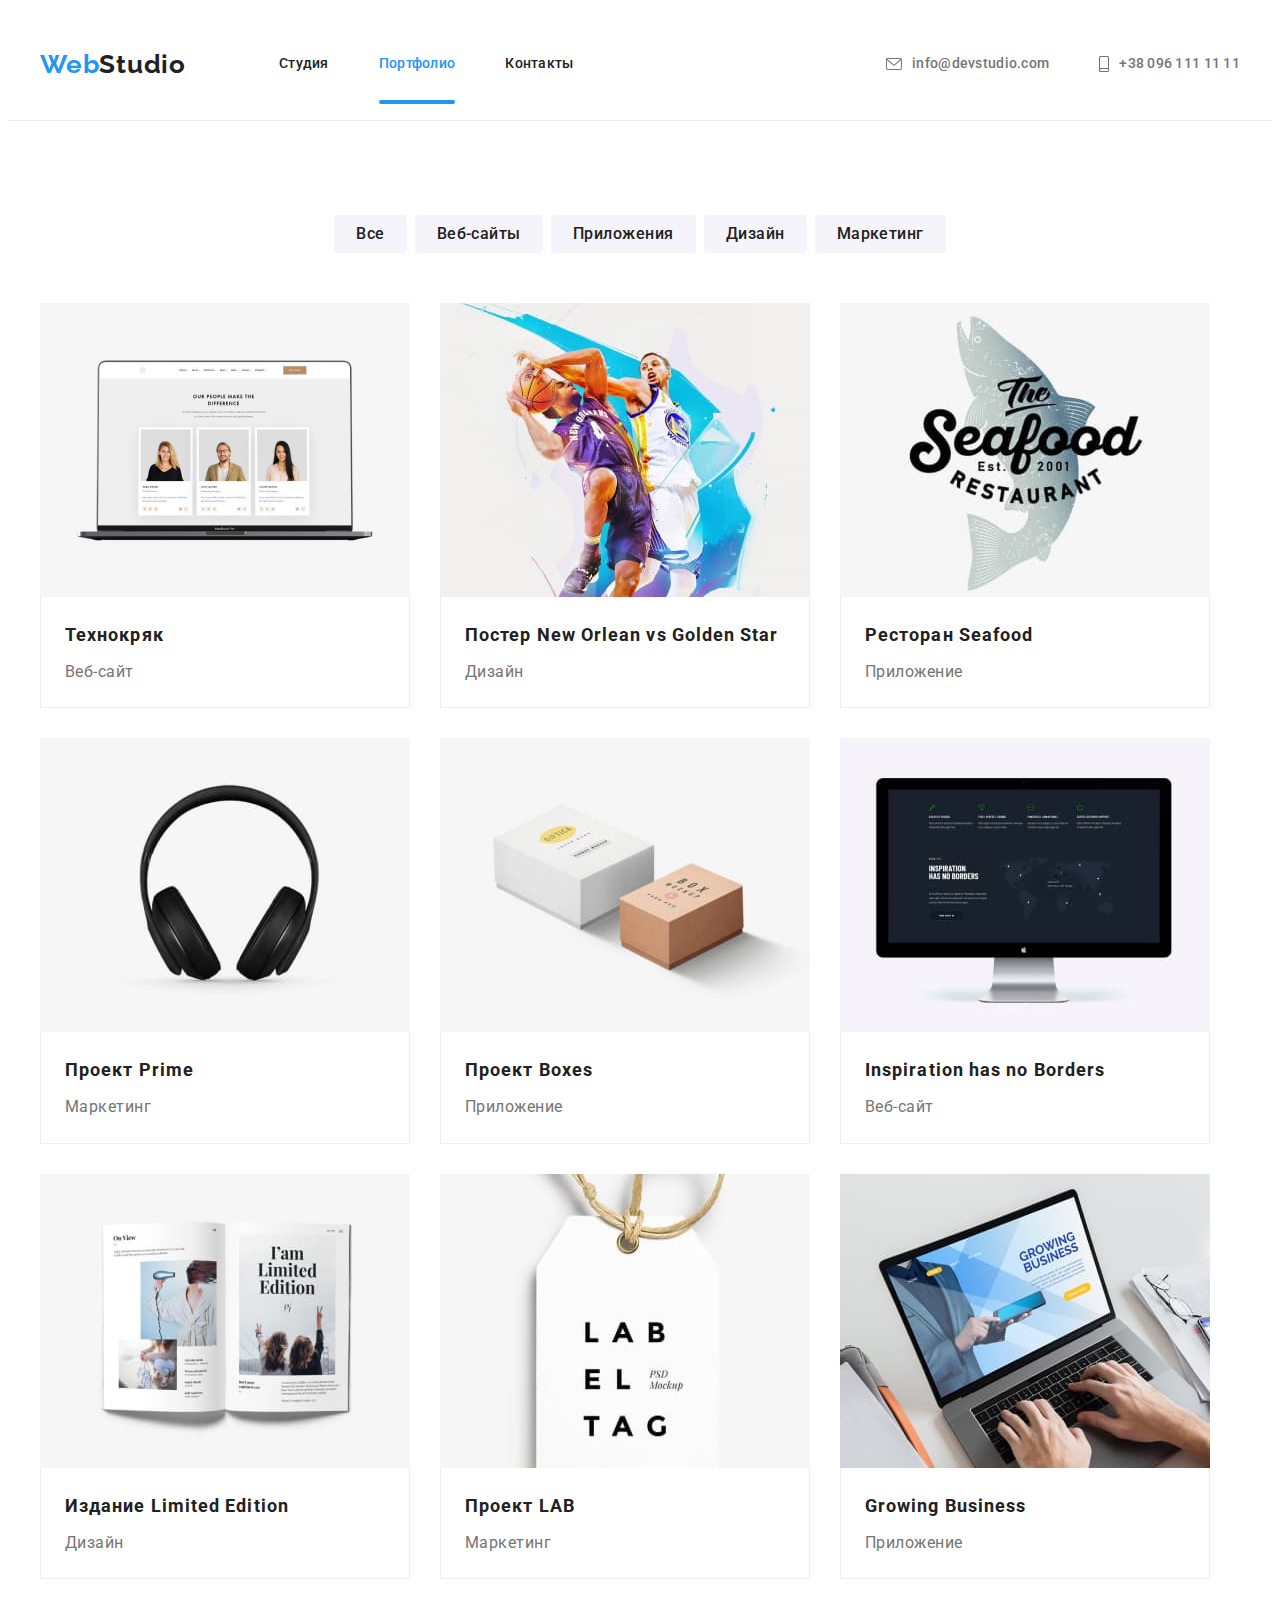
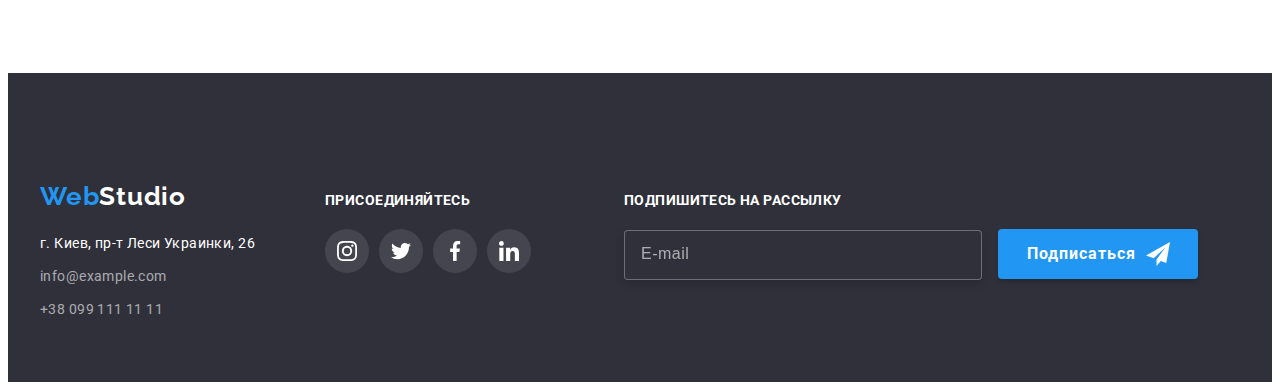
==== commit 54960dce: "team foto" ====
--- a/portfolio.html
+++ b/portfolio.html
@@ -116,7 +116,25 @@
                         <a href="" class="project-link link">
                             <div>
                                 <div class="project-action">
-                                    <img class="project-img" src="./images/techno.jpg" alt="Technocrack">
+                                    <picture>
+                                        <source srcset="
+                                            ./images/techno.jpg 1x,
+                                            ./images/techno-2x.jpg 2x
+                                            " 
+                                            media="(min-width: 1200px)">
+                                        <source srcset="
+                                            ./images/techno-tablet.jpg 1x,
+                                            ./images/techno-tablet-2x.jpg 2x
+                                            " 
+                                            media="(min-width: 768px)">
+                                        <source srcset="
+                                            ./images/techno-mobile.jpg 1x,
+                                            ./images/techno-mobile-2x.jpg 2x
+                                            " 
+                                            media="(min-width: 320px)">
+                                        <img class="project-img" src="./images/techno.jpg" alt="Technocrack">
+                                    </picture>
+                                    
                                     <p class="project-discription">
                                         Ресурс предлагает комплексные предложения с разным уровнем функционала и сервисов. Все
                                         это позволит посетителю получить исчерпывающие сведения о компании или частном лице.
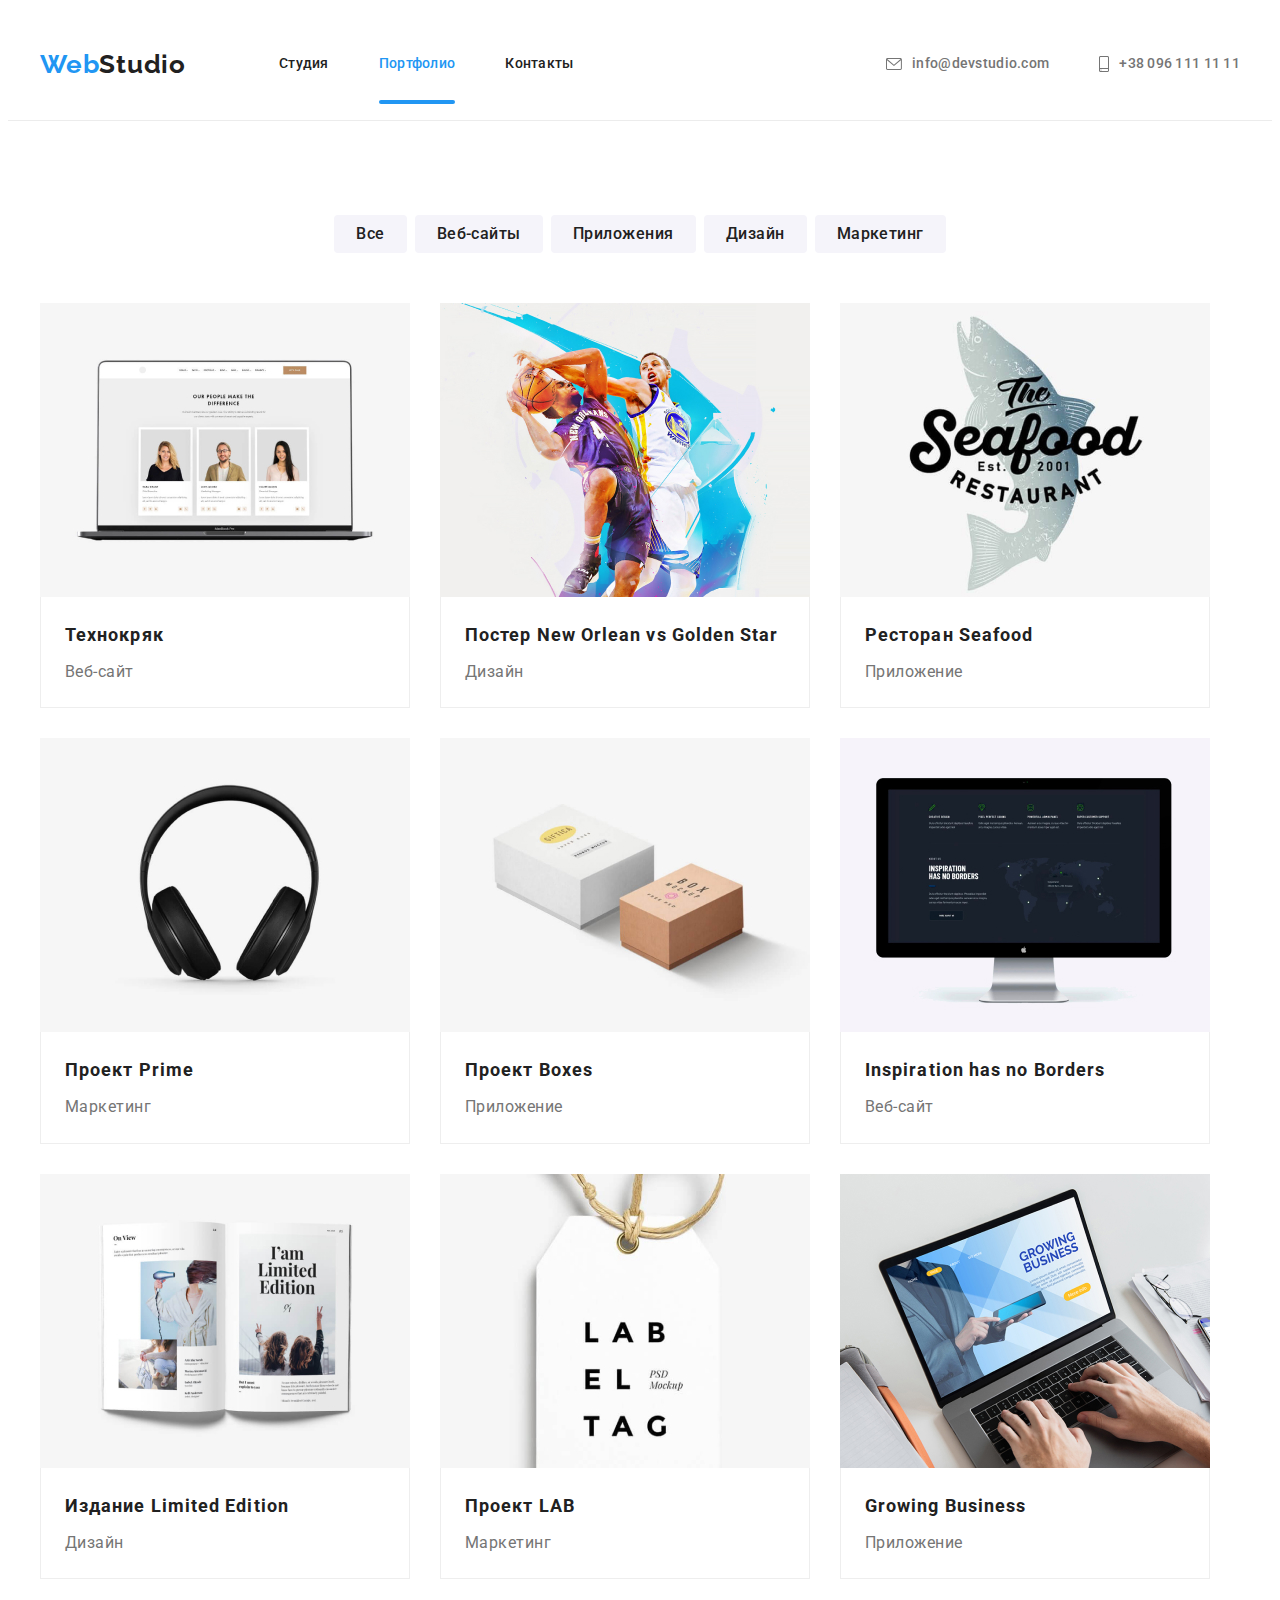
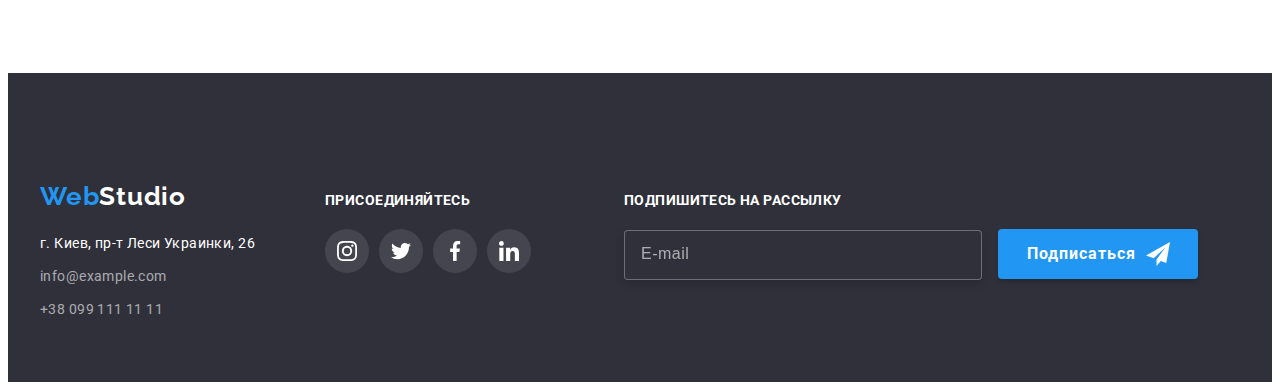
==== commit 8a353c64: "images" ====
--- a/portfolio.html
+++ b/portfolio.html
@@ -134,7 +134,6 @@
                                             media="(min-width: 320px)">
                                         <img class="project-img" src="./images/techno.jpg" alt="Technocrack">
                                     </picture>
-                                    
                                     <p class="project-discription">
                                         Ресурс предлагает комплексные предложения с разным уровнем функционала и сервисов. Все
                                         это позволит посетителю получить исчерпывающие сведения о компании или частном лице.
@@ -150,7 +149,24 @@
                     <li class="project-item">
                         <a href="" class="project-link link">
                             <div class="project-action">
-                                <img class="project-img" src="./images/basketboll.jpg" alt="basketboll">
+                                <picture>
+                                    <source srcset="
+                                        ./images/basketboll.jpg 1x,
+                                        ./images/basketboll-2x.jpg 2x
+                                        " 
+                                        media="(min-width: 1200px)">
+                                    <source srcset="
+                                        ./images/basketboll-tablet.jpg 1x,
+                                        ./images/basketboll-tablet-2x.jpg 2x
+                                        " 
+                                        media="(min-width: 768px)">
+                                    <source srcset="
+                                        ./images/basketboll-mobile.jpg 1x,
+                                        ./images/basketboll-mobile-2x.jpg 2x
+                                        " 
+                                        media="(min-width: 320px)">
+                                    <img class="project-img" src="./images/basketboll.jpg" alt="basketboll">
+                                </picture>
                                 <p class="project-discription">
                                     Ресурс предлагает комплексные предложения с разным уровнем функционала и сервисов. Все
                                     это позволит посетителю получить исчерпывающие сведения о компании или частном лице.
@@ -165,7 +181,24 @@
                     <li class="project-item">
                         <a href="" class="project-link link">
                             <div class="project-action">
-                                <img class="project-img" src="./images/seafood.jpg" alt="Seafood">
+                                <picture>
+                                    <source srcset="
+                                        ./images/seafood.jpg 1x,
+                                        ./images/seafood-2x.jpg 2x
+                                        " 
+                                        media="(min-width: 1200px)">
+                                    <source srcset="
+                                        ./images/seafood-tablet.jpg 1x,
+                                        ./images/seafood-tablet-2x.jpg 2x
+                                        " 
+                                        media="(min-width: 768px)">
+                                    <source srcset="
+                                        ./images/seafood-mobile.jpg 1x,
+                                        ./images/seafood-mobile-2x.jpg 2x
+                                        " 
+                                        media="(min-width: 320px)">
+                                    <img class="project-img" src="./images/seafood.jpg" alt="Seafood">
+                                </picture>
                                 <p class="project-discription">
                                     Ресурс предлагает комплексные предложения с разным уровнем функционала и сервисов. Все
                                     это позволит посетителю получить исчерпывающие сведения о компании или частном лице.
@@ -180,7 +213,24 @@
                     <li class="project-item">
                         <a href="" class="project-link link">
                             <div class="project-action">
-                                <img class="project-img" src="./images/prime.jpg" alt="Prime">
+                                <picture>
+                                    <source srcset="
+                                        ./images/prime.jpg 1x,
+                                        ./images/prime-2x.jpg 2x
+                                        " 
+                                        media="(min-width: 1200px)">
+                                    <source srcset="
+                                        ./images/prime-tablet.jpg 1x,
+                                        ./images/prime-tablet-2x.jpg 2x
+                                        " 
+                                        media="(min-width: 768px)">
+                                    <source srcset="
+                                        ./images/prime-mobile.jpg 1x,
+                                        ./images/prime-mobile-2x.jpg 2x
+                                        " 
+                                        media="(min-width: 320px)">
+                                    <img class="project-img" src="./images/prime.jpg" alt="Prime">
+                                </picture>
                                 <p class="project-discription">
                                     Ресурс предлагает комплексные предложения с разным уровнем функционала и сервисов. Все
                                     это позволит посетителю получить исчерпывающие сведения о компании или частном лице.
@@ -195,7 +245,24 @@
                         <li class="project-item">
                             <a href="" class="project-link link">
                                 <div class="project-action">
-                                    <img class="project-img" src="./images/boxes.jpg" alt="Boxes">
+                                    <picture>
+                                        <source srcset="
+                                            ./images/boxes.jpg 1x,
+                                            ./images/boxes-2x.jpg 2x
+                                            " 
+                                            media="(min-width: 1200px)">
+                                        <source srcset="
+                                            ./images/boxes-tablet.jpg 1x,
+                                            ./images/boxes-tablet-2x.jpg 2x
+                                            " 
+                                            media="(min-width: 768px)">
+                                        <source srcset="
+                                            ./images/boxes-mobile.jpg 1x,
+                                            ./images/boxes-mobile-2x.jpg 2x
+                                            " 
+                                            media="(min-width: 320px)">
+                                        <img class="project-img" src="./images/boxes.jpg" alt="Boxes">
+                                    </picture>
                                     <p class="project-discription">
                                         Ресурс предлагает комплексные предложения с разным уровнем функционала и сервисов. Все
                                         это позволит посетителю получить исчерпывающие сведения о компании или частном лице.
@@ -210,7 +277,24 @@
                         <li class="project-item">
                             <a href="" class="project-link link">
                                 <div class="project-action">
-                                    <img class="project-img" src="./images/inspiration.jpg" alt="Inspiration">
+                                    <picture>
+                                        <source srcset="
+                                            ./images/inspiration.jpg 1x,
+                                            ./images/inspiration-2x.jpg 2x
+                                            " 
+                                            media="(min-width: 1200px)">
+                                        <source srcset="
+                                            ./images/inspiration-tablet.jpg 1x,
+                                            ./images/inspiration-tablet-2x.jpg 2x
+                                            "
+                                             media="(min-width: 768px)">
+                                        <source srcset="
+                                            ./images/inspiration-mobile.jpg 1x,
+                                            ./images/inspiration-mobile-2x.jpg 2x
+                                            "
+                                             media="(min-width: 320px)">
+                                        <img class="project-img" src="./images/inspiration.jpg" alt="Inspiration">
+                                    </picture>
                                     <p class="project-discription">
                                         Ресурс предлагает комплексные предложения с разным уровнем функционала и сервисов. Все
                                         это позволит посетителю получить исчерпывающие сведения о компании или частном лице.
@@ -225,7 +309,24 @@
                         <li class="project-item">
                             <a href="" class="project-link link">
                                 <div class="project-action">
-                                    <img class="project-img" src="./images/edition.jpg" alt="Edition">
+                                    <picture>
+                                        <source srcset="
+                                            ./images/edition.jpg 1x,
+                                            ./images/edition-2x.jpg 2x
+                                            "
+                                            media="(min-width: 1200px)">
+                                        <source srcset="
+                                            ./images/edition-tablet.jpg 1x,
+                                            ./images/edition-tablet-2x.jpg 2x
+                                            "
+                                            media="(min-width: 768px)">
+                                        <source srcset="
+                                            ./images/edition-mobile.jpg 1x,
+                                            ./images/edition-mobile-2x.jpg 2x
+                                            "
+                                            media="(min-width: 320px)">
+                                        <img class="project-img" src="./images/edition.jpg" alt="Edition">
+                                    </picture>
                                     <p class="project-discription">
                                         Ресурс предлагает комплексные предложения с разным уровнем функционала и сервисов. Все
                                         это позволит посетителю получить исчерпывающие сведения о компании или частном лице.
@@ -240,7 +341,24 @@
                         <li class="project-item">
                             <a href="" class="project-link link">
                                 <div class="project-action">
-                                    <img class="project-img" src="./images/lab.jpg" alt="Lab">
+                                    <picture>
+                                        <source srcset="
+                                            ./images/lab.jpg 1x,
+                                            ./images/lab-2x.jpg 2x
+                                            " 
+                                            media="(min-width: 1200px)">
+                                        <source srcset="
+                                            ./images/lab-tablet.jpg 1x,
+                                            ./images/lab-tablet-2x.jpg 2x
+                                            " 
+                                            media="(min-width: 768px)">
+                                        <source srcset="
+                                            ./images/lab-mobile.jpg 1x,
+                                            ./images/lab-mobile-2x.jpg 2x
+                                            " 
+                                            media="(min-width: 320px)">
+                                        <img class="project-img" src="./images/lab.jpg" alt="Lab">
+                                    </picture>
                                     <p class="project-discription">
                                         Ресурс предлагает комплексные предложения с разным уровнем функционала и сервисов. Все
                                         это позволит посетителю получить исчерпывающие сведения о компании или частном лице.
@@ -255,7 +373,24 @@
                         <li class="project-item">
                             <a href="" class="project-link link">
                                 <div class="project-action">
-                                    <img class="project-img" src="./images/business.jpg" alt="Business">
+                                    <picture>
+                                        <source srcset="
+                                            ./images/business.jpg 1x,
+                                            ./images/business-2x.jpg 2x
+                                            " 
+                                            media="(min-width: 1200px)">
+                                        <source srcset="
+                                            ./images/business-tablet.jpg 1x,
+                                            ./images/business-tablet-2x.jpg 2x
+                                            " 
+                                            media="(min-width: 768px)">
+                                        <source srcset="
+                                            ./images/business-mobile.jpg 1x,
+                                            ./images/business-mobile-2x.jpg 2x
+                                            " 
+                                            media="(min-width: 320px)">
+                                        <img class="project-img" src="./images/business.jpg" alt="Business">
+                                    </picture>
                                     <p class="project-discription">
                                         Ресурс предлагает комплексные предложения с разным уровнем функционала и сервисов. Все
                                         это позволит посетителю получить исчерпывающие сведения о компании или частном лице.
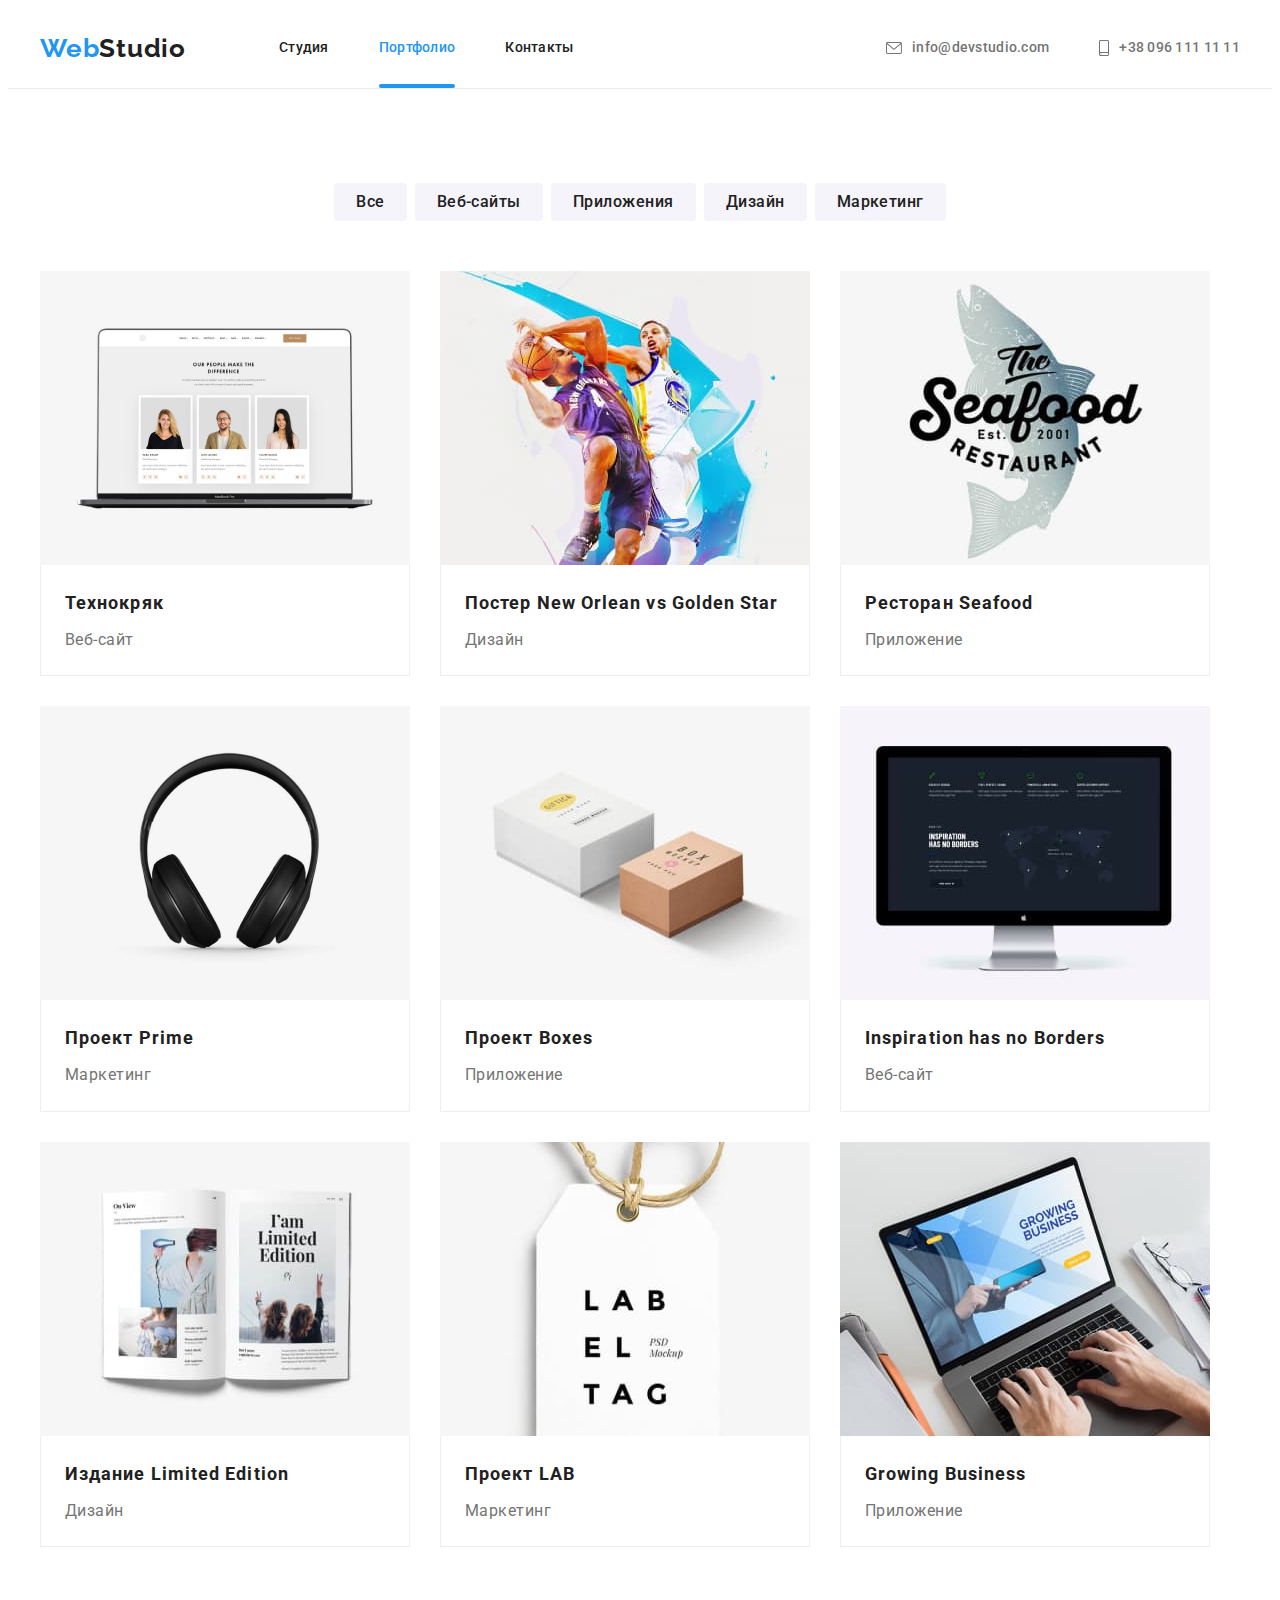
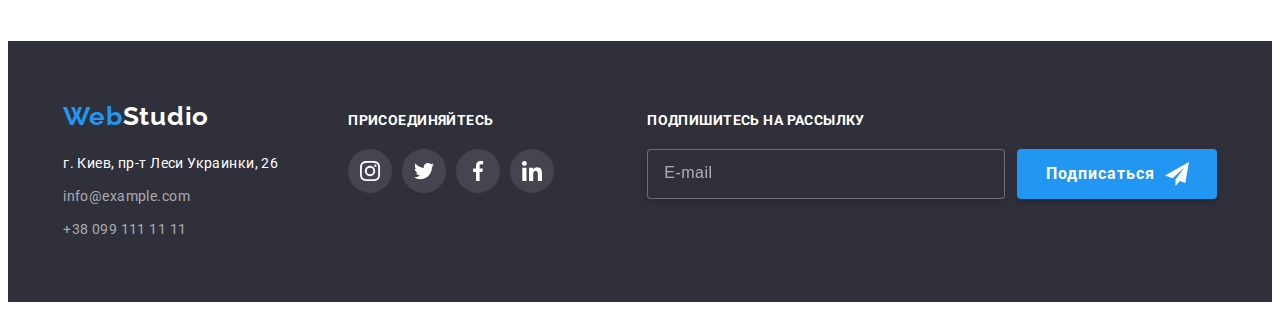
==== commit 10fc5591: "Update portfolio.html" ====
--- a/portfolio.html
+++ b/portfolio.html
@@ -457,13 +457,15 @@
             </div>
             <div class="subscribe">
                 <label for="subscrybe-title" class="subscrybe-title">Подпишитесь на рассылку</label>
-                <input type="email" id="subscrybe-title" class="subscrybe-input" placeholder="E-mail">
-                <button type="submit" class="subscribe-submit">
-                    Подписаться
-                    <svg class="subscrybe-icon" width="24" height="24">
-                        <use href="./images/symbol-defs.svg#icon-send"></use>
-                    </svg>
-                </button>
+                <div class="subscribe-cont">
+                    <input type="email" id="subscrybe-title" class="subscrybe-input" placeholder="E-mail">
+                    <button type="submit" class="subscribe-submit">
+                        Подписаться
+                        <svg class="subscrybe-icon" width="24" height="24">
+                            <use href="./images/symbol-defs.svg#icon-send"></use>
+                        </svg>
+                    </button>
+                </div>
             </div>
         </div>
         
--- a/css/main.min.css
+++ b/css/main.min.css
@@ -1 +1 @@
-:root{--primary-color: #212121;--secondary-color: #757575;--accent-color: #2196f3;--icon-color: #AFB1B8}body{font-family:roboto,sans-serif;color:var(--primary-color)}.container{padding-left:15px;padding-right:15px;margin:0 auto}@media screen and (min-width: 480px){.container{width:480px}}@media screen and (min-width: 768px){.container{width:768px}}@media screen and (min-width: 1200px){.container{width:1200px}}.visually-hidden{position:absolute;width:1px;height:1px;margin:-1px;border:0;padding:0;white-space:nowrap;-webkit-clip-path:inset(100%);clip-path:inset(100%);clip:rect(0 0 0 0);overflow:hidden}.is-hidden{opacity:0;pointer-events:none;visibility:hidden}p,h1,h2,h3,h4,h5,h6{margin:0}ul{margin:0;padding-left:0}img{display:block;max-width:100%;height:auto}.list{list-style:none}.link{text-decoration:none}.header{background-color:#fff;border-bottom:1px solid #ececec;padding-top:16px;padding-bottom:16px}.navigation{display:-webkit-box;display:-ms-flexbox;display:flex;-webkit-box-align:center;-ms-flex-align:center;align-items:center}.header__nav{display:none}@media screen and (min-width: 768px){.header__nav{display:block;margin-left:88px}}@media screen and (min-width: 1200px){.header__nav{margin-left:93px}}@media screen and (min-width: 768px){.menu-list,.header__contacts{display:-webkit-box;display:-ms-flexbox;display:flex}}.header__contacts{display:none}@media screen and (min-width: 768px){.header__contacts{display:block;margin-left:auto;-webkit-box-align:center;-ms-flex-align:center;align-items:center}}@media screen and (min-width: 1200px){.header__contacts{display:-webkit-box;display:-ms-flexbox;display:flex}}.menu-list__item{position:relative}@media screen and (min-width: 768px){.menu-list__item:not(:last-child){margin-right:50px}}@media screen and (min-width: 1200px){.contacts .contacts__item+.contacts__item{margin-left:50px}}.menu-list__link,.contacts__link{display:block;padding-top:32px;padding-bottom:32px;font-weight:500;font-size:14px;line-height:1.14;letter-spacing:.02em;color:inherit;-webkit-transition:color 250ms cubic-bezier(0.4, 0, 0.2, 1);transition:color 250ms cubic-bezier(0.4, 0, 0.2, 1)}.contacts__link{padding-top:0;padding-bottom:0}.menu-list__link::after{content:"";display:block;width:10px;height:4px;border-radius:2px;background-color:var(--accent-color);position:absolute;left:0;bottom:0;opacity:0;-webkit-transition:opacity 250ms cubic-bezier(0.4, 0, 0.2, 1);transition:opacity 250ms cubic-bezier(0.4, 0, 0.2, 1)}@media screen and (min-width: 768px){.menu-list__link::after{width:100%}}.menu-list__link:hover,.menu-list__link:focus{color:var(--accent-color)}.menu-list .link.current{color:var(--accent-color)}.current.menu-list__link::after{opacity:1}.contacts__icon{fill:var(--secondary-color);-webkit-transition:fill 250ms cubic-bezier(0.4, 0, 0.2, 1);transition:fill 250ms cubic-bezier(0.4, 0, 0.2, 1)}@media screen and (min-width: 768px){.contacts__icon{margin-right:8px}}@media screen and (min-width: 1200px){.contacts__icon{margin-right:10px}}@media screen and (min-width: 768px){.contacts__item:first-child{margin-bottom:10px}}@media screen and (min-width: 1200px){.contacts__item:first-child{margin-bottom:0}}.contacts__link{color:var(--secondary-color)}@media screen and (min-width: 1200px){.contacts__link{display:-webkit-box;display:-ms-flexbox;display:flex;-webkit-box-align:center;-ms-flex-align:center;align-items:center;-webkit-box-pack:center;-ms-flex-pack:center;justify-content:center}}.contacts__link:hover,.contacts__link:focus{color:var(--accent-color)}.contacts__link:hover .contacts__icon,.contacts__link:focus .contacts__icon{fill:var(--accent-color)}.menu-btn-open{background-color:rgba(0,0,0,0);border:none;display:block;margin-left:auto;cursor:pointer}.menu-btn-open:hover .open-icon{fill:var(--accent-color)}@media screen and (min-width: 768px){.menu-btn-open{display:none}}.open-icon{-webkit-transition:fill 250ms cubic-bezier(0.4, 0, 0.2, 1);transition:fill 250ms cubic-bezier(0.4, 0, 0.2, 1)}.mob-menu{position:fixed;top:0;background-color:#fff;height:100vh;width:100vw;z-index:2;padding:22px 20px;overflow:auto}@media screen and (min-width: 480px){.mob-menu{padding:48px 40px}}.cont{display:-webkit-box;display:-ms-flexbox;display:flex;-webkit-box-orient:vertical;-webkit-box-direction:normal;-ms-flex-direction:column;flex-direction:column;height:100%;-webkit-box-pack:justify;-ms-flex-pack:justify;justify-content:space-between}.menu-btn-close{position:absolute;background-color:rgba(0,0,0,0);border:none;top:21px;right:25px}.menu-btn-close:hover .close-icon{fill:var(--accent-color)}.close-icon{-webkit-transition:fill 250ms cubic-bezier(0.4, 0, 0.2, 1);transition:fill 250ms cubic-bezier(0.4, 0, 0.2, 1)}.mob-menu-list__link{font-weight:500;font-size:40px;line-height:1.18;letter-spacing:.02em;display:block;color:inherit}.mob-menu-list__link:not(last-child){margin-bottom:32px}.mob-menu-list .link.current{color:var(--accent-color)}.mob-contacts__call,.mob-contacts__link{font-style:normal;font-weight:500;font-size:24px;line-height:1.17;letter-spacing:.02em;color:var(--secondary-color)}.mob-contacts__item:last-child{margin-top:32px}.mob-contacts__call{font-size:34px;line-height:1.18;color:var(--accent-color)}.mob-soc{display:-webkit-box;display:-ms-flexbox;display:flex;margin-top:64px;max-width:100%}.mob-soc_item:not(:last-child){margin-right:10px}@media screen and (min-width: 480px){.mob-soc_item:not(:last-child){margin-right:30px}}.mob-soc_link{display:block;font-weight:500;font-size:16px;line-height:1.22;letter-spacing:.02em;color:var(--accent-color)}@media screen and (min-width: 480px){.mob-soc_link{font-size:18px}}.logo{font-family:Raleway,sans-serif;font-weight:700;font-size:24px;line-height:1.17;letter-spacing:.03em;color:inherit}@media screen and (min-width: 1200px){.logo{font-size:26px;line-height:1.19}}.logo__color{color:var(--accent-color)}.footer__logo{display:block;color:#fff;text-align:center;margin-bottom:20px}@media screen and (min-width: 1200px){.footer__logo{text-align:left}}.hiro{background-color:#2f303a;padding-top:118px;padding-bottom:118px;max-width:100%;height:400px;margin-right:auto;margin-left:auto;background-image:-webkit-gradient(linear, left top, right top, from(rgba(47, 48, 58, 0.4)), to(rgba(47, 48, 58, 0.4))),url(../images/webstudio-mobile.jpg);background-image:linear-gradient(to right, rgba(47, 48, 58, 0.4), rgba(47, 48, 58, 0.4)),url(../images/webstudio-mobile.jpg);background-repeat:no-repeat;background-position:center;background-size:cover}@media(min-device-pixel-ratio: 2),(-webkit-min-device-pixel-ratio: 2),(min-resolution: 192dpi),(min-resolution: 2dppx){.hiro{background-image:-webkit-gradient(linear, left top, right top, from(rgba(47, 48, 58, 0.4)), to(rgba(47, 48, 58, 0.4))),url(../images/webstudio-mobile-2x.jpg);background-image:linear-gradient(to right, rgba(47, 48, 58, 0.4), rgba(47, 48, 58, 0.4)),url(../images/webstudio-mobile-2x.jpg)}}@media screen and (min-width: 768px){.hiro{background-image:-webkit-gradient(linear, left top, right top, from(rgba(47, 48, 58, 0.4)), to(rgba(47, 48, 58, 0.4))),url(../images/webstudio-tablet.jpg);background-image:linear-gradient(to right, rgba(47, 48, 58, 0.4), rgba(47, 48, 58, 0.4)),url(../images/webstudio-tablet.jpg)}}@media screen and (min-width: 768px)and (min-device-pixel-ratio: 2),screen and (min-width: 768px)and (-webkit-min-device-pixel-ratio: 2),screen and (min-width: 768px)and (min-resolution: 192dpi),screen and (min-width: 768px)and (min-resolution: 2dppx){.hiro{background-image:-webkit-gradient(linear, left top, right top, from(rgba(47, 48, 58, 0.4)), to(rgba(47, 48, 58, 0.4))),url(../images/webstudio-tablet-2x.jpg);background-image:linear-gradient(to right, rgba(47, 48, 58, 0.4), rgba(47, 48, 58, 0.4)),url(../images/webstudio-tablet-2x.jpg)}}@media screen and (min-width: 1200px){.hiro{padding-top:200px;padding-bottom:200px;max-width:1600px;height:600px;background-image:-webkit-gradient(linear, left top, right top, from(rgba(47, 48, 58, 0.4)), to(rgba(47, 48, 58, 0.4))),url(../images/webstudio.jpg);background-image:linear-gradient(to right, rgba(47, 48, 58, 0.4), rgba(47, 48, 58, 0.4)),url(../images/webstudio.jpg)}}@media screen and (min-width: 1200px)and (min-device-pixel-ratio: 2),screen and (min-width: 1200px)and (-webkit-min-device-pixel-ratio: 2),screen and (min-width: 1200px)and (min-resolution: 192dpi),screen and (min-width: 1200px)and (min-resolution: 2dppx){.hiro{background-image:-webkit-gradient(linear, left top, right top, from(rgba(47, 48, 58, 0.4)), to(rgba(47, 48, 58, 0.4))),url(../images/webstudio-2x.jpg);background-image:linear-gradient(to right, rgba(47, 48, 58, 0.4), rgba(47, 48, 58, 0.4)),url(../images/webstudio-2x.jpg)}}.hiro-title{max-width:696px;font-weight:900;font-size:26px;line-height:1.62;text-align:center;letter-spacing:.06em;text-transform:uppercase;color:#fff;margin:0 auto}@media screen and (min-width: 1200px){.hiro-title{font-size:44px;line-height:1.36}}.button{min-width:200px;padding:10px 32px;display:block;border-radius:4px;border:none;font-family:inherit;font-weight:700;font-size:16px;line-height:1.88;text-align:center;letter-spacing:.06em;color:#fff;cursor:pointer}.hiro__btn{margin:30px auto 0 auto;background:var(--accent-color)}.features{padding-top:30px;padding-bottom:30px}@media screen and (min-width: 768px){.features-list{display:-webkit-box;display:-ms-flexbox;display:flex;-ms-flex-wrap:wrap;flex-wrap:wrap}}@media screen and (min-width: 1200px){.features-list{-ms-flex-wrap:nowrap;flex-wrap:nowrap}}.features-list__item{margin-left:auto;margin-right:auto}@media screen and (min-width: 768px){.features-list__item{margin-right:30px;width:354px;margin-left:0}}@media screen and (min-width: 768px)and (min-width: 768px)and (max-width: 1199px){.features-list__item:nth-child(2n){margin-right:0}}@media screen and (min-width: 1200px){.features-list__item{max-width:270px}.features-list__item:last-child{margin-right:0}}.icon-list{background:#f5f4fa;border-radius:4px;padding-top:25px;padding-bottom:25px;display:-webkit-box;display:-ms-flexbox;display:flex;-webkit-box-pack:center;-ms-flex-pack:center;justify-content:center;-webkit-box-align:center;-ms-flex-align:center;align-items:center}@media screen and (min-width: 768px){.icon-list{width:354px}}@media screen and (min-width: 1200px){.icon-list{width:270px;height:120px}}.features-list__icon{margin-bottom:30px}.features-list__title{font-weight:700;font-size:14px;line-height:1.14;letter-spacing:.03em;text-transform:uppercase;text-align:center;margin-bottom:10px}@media screen and (min-width: 768px){.features-list__title{text-align:left}}.features-list__text{font-size:14px;line-height:1.71;letter-spacing:.03em;color:var(--secondary-color)}.promo{padding-bottom:94px;display:none}@media screen and (min-width: 1200px){.promo{display:block}}.title{font-weight:700;font-size:28px;line-height:1.18;text-align:center;letter-spacing:.03em}@media screen and (min-width: 1200px){.title{font-size:36px;line-height:1.17}}.promo__title{margin-bottom:50px}.promo-list{display:-webkit-box;display:-ms-flexbox;display:flex}.promo-list__item{margin-right:30px;position:relative}.promo-list__item:last-child{margin-right:0}.promo-list__function{font-weight:700;font-size:14px;line-height:16px;text-align:center;letter-spacing:.03em;text-transform:uppercase;color:#fff;background:rgba(47,48,58,.8);position:absolute;bottom:0;width:100%;padding:27px}.team{background-color:#f5f4fa;padding-top:60px;padding-bottom:60px}@media screen and (min-width: 1200px){.team{padding-top:94px;padding-bottom:94px}}@media screen and (min-width: 768px){.team-list{display:-webkit-box;display:-ms-flexbox;display:flex;-ms-flex-wrap:wrap;flex-wrap:wrap}}@media screen and (min-width: 1200px){.team-list{display:-webkit-box;display:-ms-flexbox;display:flex;-ms-flex-wrap:nowrap;flex-wrap:nowrap}}.team-item{background:#fff;margin-bottom:30px}@media screen and (min-width: 768px){.team-item{margin-right:30px}.team-item:nth-child(2n){margin-right:0}.team-item:nth-child(n+3){margin-bottom:0}}@media screen and (min-width: 1200px){.team-item{margin-bottom:0}.team-item:nth-child(2n){margin-right:30px}.team-item:last-child{margin-right:0}}.team-title{margin-bottom:50px}@media screen and (min-width: 768px){.team-img{width:354px;height:374px}}@media screen and (min-width: 1200px){.team-img{width:270px;height:260px}}.team-cont{padding-top:30px;padding-bottom:30px;-webkit-box-shadow:0px 1px 3px rgba(0,0,0,.12),0px 1px 1px rgba(0,0,0,.14),0px 2px 1px rgba(0,0,0,.2);box-shadow:0px 1px 3px rgba(0,0,0,.12),0px 1px 1px rgba(0,0,0,.14),0px 2px 1px rgba(0,0,0,.2);border-radius:0px 0px 4px 4px}.team-member,.team-function{font-weight:500;font-size:16px;line-height:1.19;text-align:center;letter-spacing:.03em}.team-function{margin-top:10px;font-weight:400;color:var(--secondary-color)}.team-soc-item:not(:last-child){margin-right:10px}.team-soc-list{display:-webkit-box;display:-ms-flexbox;display:flex;-webkit-box-pack:center;-ms-flex-pack:center;justify-content:center;margin-top:16px}.team-link{width:44px;height:44px;-webkit-box-pack:center;-ms-flex-pack:center;justify-content:center;-webkit-box-align:center;-ms-flex-align:center;align-items:center;border-radius:50%;display:-webkit-box;display:-ms-flexbox;display:flex;-webkit-transition:background-color 250ms cubic-bezier(0.4, 0, 0.2, 1);transition:background-color 250ms cubic-bezier(0.4, 0, 0.2, 1)}.team-link:hover,.team-link:focus{background-color:var(--accent-color)}.team-link:hover .team-icon,.team-link:focus .team-icon{fill:#fff}.team-icon{fill:var(--icon-color);-webkit-transition:fill 250ms cubic-bezier(0.4, 0, 0.2, 1);transition:fill 250ms cubic-bezier(0.4, 0, 0.2, 1)}.clients{padding-top:60px;padding-bottom:60px}.clients-title{margin-bottom:50px}.clients-list{display:-webkit-box;display:-ms-flexbox;display:flex;-ms-flex-wrap:wrap;flex-wrap:wrap;-webkit-box-pack:center;-ms-flex-pack:center;justify-content:center}@media screen and (min-width: 1200px){.clients-list{-ms-flex-wrap:nowrap;flex-wrap:nowrap}}.clients-link{width:210px;height:92px;border:1px solid #afb1b8;border-radius:4px;display:-webkit-box;display:-ms-flexbox;display:flex;-webkit-box-pack:center;-ms-flex-pack:center;justify-content:center;-webkit-box-align:center;-ms-flex-align:center;align-items:center;-webkit-transition:border 250ms cubic-bezier(0.4, 0, 0.2, 1);transition:border 250ms cubic-bezier(0.4, 0, 0.2, 1)}.clients-link:hover,.clients-link:focus{border:1px solid var(--accent-color)}@media screen and (min-width: 768px){.clients-link{width:226px;height:92px}}@media screen and (min-width: 1200px){.clients-link{width:170px;height:92px}}.clients-item{margin-bottom:30px}.clients-item:last-child{margin-bottom:0}@media screen and (min-width: 480px){.clients-item{margin-right:30px}.clients-item:nth-child(even){margin-right:0}.clients-item:nth-child(n+5){margin-bottom:0}}@media screen and (min-width: 768px){.clients-item:nth-child(even){margin-right:30px}.clients-item:nth-child(3n){margin-right:0}.clients-item:nth-child(n+4){margin-bottom:0}}@media screen and (min-width: 1200px){.clients-item{margin-bottom:0}.clients-item:nth-child(2n+1){margin-right:30px}}.client-icon{fill:var(--icon-color);-webkit-transition:fill 250ms cubic-bezier(0.4, 0, 0.2, 1);transition:fill 250ms cubic-bezier(0.4, 0, 0.2, 1)}.clients-link:hover .client-icon,.clients-link:focus .client-icon{fill:var(--accent-color)}.footer{background:#2f303a;padding-top:60px;padding-bottom:60px}@media screen and (min-width: 768px){.footer-cont{display:-webkit-box;display:-ms-flexbox;display:flex;-ms-flex-wrap:wrap;flex-wrap:wrap;-webkit-box-align:baseline;-ms-flex-align:baseline;align-items:baseline}}@media screen and (min-width: 1200px){.footer-cont{-ms-flex-wrap:nowrap;flex-wrap:nowrap}}@media screen and (min-width: 768px){.footer-address{margin-left:76px;margin-right:165px}}@media screen and (min-width: 1200px){.footer-address{margin-left:0;margin-right:0}}.address{font-style:normal}.footer-contact,.footer-location{font-size:14px;line-height:1.71;letter-spacing:.03em;color:rgba(255,255,255,.6)}.footer-location{color:#fff}.footer-item{text-align:center;margin-top:9px}.footer-item:first-child{margin-top:0}@media screen and (min-width: 1200px){.footer-item{text-align:left}}.footer-contact{display:block}.join{margin-top:60px}@media screen and (min-width: 1200px){.join{margin-left:70px}}.join-list{display:-webkit-box;display:-ms-flexbox;display:flex;-webkit-box-pack:center;-ms-flex-pack:center;justify-content:center}.join-item:not(:last-child){margin-right:10px}.join-link{width:44px;height:44px;display:-webkit-box;display:-ms-flexbox;display:flex;-webkit-box-pack:center;-ms-flex-pack:center;justify-content:center;-webkit-box-align:center;-ms-flex-align:center;align-items:center;background-color:rgba(255,255,255,.1);border-radius:50%;-webkit-transition:background-color 250ms cubic-bezier(0.4, 0, 0.2, 1);transition:background-color 250ms cubic-bezier(0.4, 0, 0.2, 1)}.join-link:hover,.join-link:focus{background-color:var(--accent-color)}.join-icon{fill:#fff}.subscribe{margin-top:60px}@media screen and (min-width: 768px){.subscribe{margin-left:166px;margin-right:152px}}@media screen and (min-width: 1200px){.subscribe{margin-left:93px;margin-right:0}}.subscrybe-title,.join-titel{font-weight:700;font-size:14px;line-height:1.14;letter-spacing:.03em;text-transform:uppercase;text-align:center;color:#fff;display:block;margin-bottom:20px}@media screen and (min-width: 1200px){.subscrybe-title,.join-titel{text-align:left}}.subscrybe-input{width:100%;height:50px;border:1px solid rgba(255,255,255,.3);-webkit-box-sizing:border-box;box-sizing:border-box;-webkit-filter:drop-shadow(0px 4px 4px rgba(0, 0, 0, 0.15));filter:drop-shadow(0px 4px 4px rgba(0, 0, 0, 0.15));border-radius:4px;background-color:#2f303a;color:#fff;padding-left:16px;margin-bottom:20px}.subscrybe-input::-webkit-input-placeholder{font-size:16px;line-height:1.25;letter-spacing:.03em;color:rgba(255,255,255,.6)}.subscrybe-input::-moz-placeholder{font-size:16px;line-height:1.25;letter-spacing:.03em;color:rgba(255,255,255,.6)}.subscrybe-input:-ms-input-placeholder{font-size:16px;line-height:1.25;letter-spacing:.03em;color:rgba(255,255,255,.6)}.subscrybe-input::-ms-input-placeholder{font-size:16px;line-height:1.25;letter-spacing:.03em;color:rgba(255,255,255,.6)}.subscrybe-input::placeholder{font-size:16px;line-height:1.25;letter-spacing:.03em;color:rgba(255,255,255,.6)}@media screen and (min-width: 768px){.subscrybe-input{width:450px}}@media screen and (min-width: 1200px){.subscrybe-input{width:358px;margin-right:12px}}.subscribe-submit{position:relative;left:50%;-webkit-transform:translateX(-50%);transform:translateX(-50%);width:200px;height:50px;font-family:inherit;font-weight:700;font-size:16px;line-height:1.88px;text-align:left;letter-spacing:.06em;color:#fff;padding-left:29px;background:var(--accent-color);border:0;-webkit-box-shadow:0px 4px 4px rgba(0,0,0,.15);box-shadow:0px 4px 4px rgba(0,0,0,.15);border-radius:4px;cursor:pointer}@media screen and (min-width: 1200px){.subscribe-submit{left:0px;-webkit-transform:translateX(0%);transform:translateX(0%)}}.subscrybe-icon{position:absolute;fill:#fff;margin-left:10px;top:50%;-webkit-transform:translateY(-50%);transform:translateY(-50%)}.main-project{padding-top:60px;padding-bottom:60px}@media screen and (min-width: 1200px){.main-project{padding-top:94px;padding-bottom:94px}}.project-buttons{display:-webkit-box;display:-ms-flexbox;display:flex;-ms-flex-wrap:wrap;flex-wrap:wrap;margin-bottom:40px}@media screen and (min-width: 768px){.project-buttons{-ms-flex-wrap:nowrap;flex-wrap:nowrap;-webkit-box-pack:center;-ms-flex-pack:center;justify-content:center;margin-bottom:30px}}@media screen and (min-width: 1200px){.project-buttons{margin-bottom:50px}}.button-item{margin-right:8px}.button-item:nth-child(-n+3){margin-bottom:15px}@media screen and (min-width: 768px){.button-item:nth-child(-n+3){margin-bottom:0px}}.button-item:last-child{margin-right:0px}@media screen and (min-width: 768px){.project-list{display:-webkit-box;display:-ms-flexbox;display:flex;-ms-flex-wrap:wrap;flex-wrap:wrap}}.project-btn{font-family:inherit;font-weight:500;font-size:16px;line-height:1.62;text-align:center;letter-spacing:.03em;color:var(--primary-color);background-color:#f5f4fa;cursor:pointer;border:0;border-radius:4px;padding:6px 22px;-webkit-transition:background-color 250ms cubic-bezier(0.4, 0, 0.2, 1),color 250ms cubic-bezier(0.4, 0, 0.2, 1),-webkit-box-shadow 250ms cubic-bezier(0.4, 0, 0.2, 1);transition:background-color 250ms cubic-bezier(0.4, 0, 0.2, 1),color 250ms cubic-bezier(0.4, 0, 0.2, 1),-webkit-box-shadow 250ms cubic-bezier(0.4, 0, 0.2, 1);transition:background-color 250ms cubic-bezier(0.4, 0, 0.2, 1),color 250ms cubic-bezier(0.4, 0, 0.2, 1),box-shadow 250ms cubic-bezier(0.4, 0, 0.2, 1);transition:background-color 250ms cubic-bezier(0.4, 0, 0.2, 1),color 250ms cubic-bezier(0.4, 0, 0.2, 1),box-shadow 250ms cubic-bezier(0.4, 0, 0.2, 1),-webkit-box-shadow 250ms cubic-bezier(0.4, 0, 0.2, 1)}.project-btn:hover,.project-btn:focus{background-color:var(--accent-color);color:#fff;-webkit-box-shadow:0px 3px 1px rgba(0,0,0,.1),0px 1px 2px rgba(0,0,0,.08),0px 2px 2px rgba(0,0,0,.12);box-shadow:0px 3px 1px rgba(0,0,0,.1),0px 1px 2px rgba(0,0,0,.08),0px 2px 2px rgba(0,0,0,.12);border-radius:4px}.project-item{display:-webkit-box;display:-ms-flexbox;display:flex;-webkit-box-pack:center;-ms-flex-pack:center;justify-content:center}.project-item:not(:last-child){margin-bottom:30px}@media screen and (min-width: 768px){.project-item:nth-child(odd){margin-right:30px}.project-item:last-child{margin-right:0px}}@media screen and (min-width: 1200px){.project-item{margin-right:30px}.project-item:nth-child(3n){margin-right:0}.project-item:nth-last-child(-n+3){margin-bottom:0}}.project-link{display:block;color:inherit;-webkit-transition:-webkit-box-shadow 250ms cubic-bezier(0.4, 0, 0.2, 1);transition:-webkit-box-shadow 250ms cubic-bezier(0.4, 0, 0.2, 1);transition:box-shadow 250ms cubic-bezier(0.4, 0, 0.2, 1);transition:box-shadow 250ms cubic-bezier(0.4, 0, 0.2, 1), -webkit-box-shadow 250ms cubic-bezier(0.4, 0, 0.2, 1)}.project-link:hover,.project-link:focus{-webkit-box-shadow:0px 1px 1px rgba(0,0,0,.12),0px 4px 4px rgba(0,0,0,.06),1px 4px 6px rgba(0,0,0,.16);box-shadow:0px 1px 1px rgba(0,0,0,.12),0px 4px 4px rgba(0,0,0,.06),1px 4px 6px rgba(0,0,0,.16)}.project-img{width:450px}@media screen and (min-width: 768px){.project-img{width:354px}}@media screen and (min-width: 1200px){.project-img{width:370px}}.project-action{position:relative;overflow:hidden}.project-cont{padding-top:20px;padding-bottom:20px;border:1px solid #eee;border-top:none;background-color:#fff;padding-left:24px}.project-title{font-weight:700;font-size:18px;line-height:2;letter-spacing:.06em}.project-text{font-size:16px;line-height:1.9;letter-spacing:.03em;color:var(--secondary-color);margin-top:4px}.project-discription{font-size:18px;line-height:1.56;letter-spacing:.03em;color:#fff;padding:63px 24px;background-color:rgba(33,150,243,.9);top:0;left:0;position:absolute;height:100%;width:100%;-webkit-transform:translateY(100%);transform:translateY(100%);-webkit-transition:-webkit-transform 250ms cubic-bezier(0.4, 0, 0.2, 1);transition:-webkit-transform 250ms cubic-bezier(0.4, 0, 0.2, 1);transition:transform 250ms cubic-bezier(0.4, 0, 0.2, 1);transition:transform 250ms cubic-bezier(0.4, 0, 0.2, 1), -webkit-transform 250ms cubic-bezier(0.4, 0, 0.2, 1)}.project-link:hover .project-discription,.project-link:focus .project-discription{-webkit-transform:translateY(0);transform:translateY(0)}.backdrop{position:fixed;top:0;width:100%;height:100%;background:rgba(0,0,0,.2);-webkit-transition:opacity 250ms,visibility 250ms;transition:opacity 250ms,visibility 250ms}.backdrop.is-hidden .modal{-webkit-transform:rotate(250deg) scale(0.1);transform:rotate(250deg) scale(0.1)}.modal{width:100%;max-height:100%;background-color:#fff;border-radius:4px;position:absolute;top:50%;left:50%;-webkit-transform:translate(-50%, -50%);transform:translate(-50%, -50%);padding:40px;overflow:auto;-webkit-box-shadow:0px 1px 3px rgba(0,0,0,.12),0px 1px 1px rgba(0,0,0,.14),0px 2px 1px rgba(0,0,0,.2);box-shadow:0px 1px 3px rgba(0,0,0,.12),0px 1px 1px rgba(0,0,0,.14),0px 2px 1px rgba(0,0,0,.2)}@media screen and (min-width: 480px){.modal{width:450px}}@media screen and (min-width: 1200px){.modal{width:528px;height:581px}}.modal-close{width:30px;height:30px;background-color:rgba(0,0,0,0);border-radius:50%;cursor:pointer;position:absolute;top:8px;right:8px}.modal-close:focus .modal-icon{fill:#2196f3;-webkit-box-shadow:0px 1px 3px rgba(0,0,0,.12),0px 1px 1px rgba(0,0,0,.14),0px 2px 1px rgba(0,0,0,.2);box-shadow:0px 1px 3px rgba(0,0,0,.12),0px 1px 1px rgba(0,0,0,.14),0px 2px 1px rgba(0,0,0,.2)}.modal-icon{position:absolute;background-color:#fff;border-radius:50%;top:50%;left:50%;-webkit-transform:translate(-50%, -50%);transform:translate(-50%, -50%);fill:#000;stroke-opacity:.1;-webkit-transition:fill 250ms cubic-bezier(0.4, 0, 0.2, 1),-webkit-box-shadow 250ms cubic-bezier(0.4, 0, 0.2, 1);transition:fill 250ms cubic-bezier(0.4, 0, 0.2, 1),-webkit-box-shadow 250ms cubic-bezier(0.4, 0, 0.2, 1);transition:fill 250ms cubic-bezier(0.4, 0, 0.2, 1),box-shadow 250ms cubic-bezier(0.4, 0, 0.2, 1);transition:fill 250ms cubic-bezier(0.4, 0, 0.2, 1),box-shadow 250ms cubic-bezier(0.4, 0, 0.2, 1),-webkit-box-shadow 250ms cubic-bezier(0.4, 0, 0.2, 1)}.modal-icon:hover{fill:#2196f3;-webkit-box-shadow:0px 1px 3px rgba(0,0,0,.12),0px 1px 1px rgba(0,0,0,.14),0px 2px 1px rgba(0,0,0,.2);box-shadow:0px 1px 3px rgba(0,0,0,.12),0px 1px 1px rgba(0,0,0,.14),0px 2px 1px rgba(0,0,0,.2)}.modal-title{font-weight:700;font-size:20px;line-height:1.15;text-align:center;letter-spacing:.03em;color:var(--primary-color);margin-bottom:12px}.form-field{margin-bottom:10px}.input-wrap{position:relative}.user-input{width:100%;height:40px;border:1px solid rgba(33,33,33,.2);-webkit-box-sizing:border-box;box-sizing:border-box;border-radius:4px;padding-left:42px;outline:none;-webkit-transition:border 250ms cubic-bezier(0.4, 0, 0.2, 1);transition:border 250ms cubic-bezier(0.4, 0, 0.2, 1)}.user-input:hover,.user-input:focus{border:1px solid #2196f3}.user-input:hover+.form-icon,.user-input:focus+.form-icon{fill:#2196f3}.form-feedback{margin-bottom:20px}.user-feedback{width:100%;height:120px;border:1px solid rgba(33,33,33,.2);-webkit-box-sizing:border-box;box-sizing:border-box;border-radius:4px;padding:12px 16px;outline:none;resize:none;-webkit-transition:border 250ms cubic-bezier(0.4, 0, 0.2, 1);transition:border 250ms cubic-bezier(0.4, 0, 0.2, 1)}.user-feedback:focus,.user-feedback:hover{border:1px solid #2196f3}.user-feedback::-webkit-input-placeholder{font-size:12px;line-height:14px;letter-spacing:.01em;color:rgba(117,117,117,.5)}.user-feedback::-moz-placeholder{font-size:12px;line-height:14px;letter-spacing:.01em;color:rgba(117,117,117,.5)}.user-feedback:-ms-input-placeholder{font-size:12px;line-height:14px;letter-spacing:.01em;color:rgba(117,117,117,.5)}.user-feedback::-ms-input-placeholder{font-size:12px;line-height:14px;letter-spacing:.01em;color:rgba(117,117,117,.5)}.user-feedback::placeholder{font-size:12px;line-height:14px;letter-spacing:.01em;color:rgba(117,117,117,.5)}.user-agreement{font-size:10px;line-height:1.17;letter-spacing:.03em;color:var(--secondary-color);display:-webkit-box;display:-ms-flexbox;display:flex;-ms-flex-wrap:wrap;flex-wrap:wrap;-webkit-box-align:center;-ms-flex-align:center;align-items:center}@media screen and (min-width: 338px){.user-agreement{font-size:12px}}@media screen and (min-width: 1200px){.user-agreement{font-size:14px;line-height:1.71px;-ms-flex-wrap:nowrap;flex-wrap:nowrap}}.icon-checkbox{fill:rgba(0,0,0,0);-webkit-transition:fill 250ms cubic-bezier(0.4, 0, 0.2, 1);transition:fill 250ms cubic-bezier(0.4, 0, 0.2, 1)}.check-icon{width:16px;height:15px;border:3px solid var(--primary-color);border-radius:2px;margin-right:8px;display:-webkit-box;display:-ms-flexbox;display:flex;-webkit-box-align:center;-ms-flex-align:center;align-items:center;-webkit-box-pack:center;-ms-flex-pack:center;justify-content:center}@media screen and (min-width: 1200px){.check-icon{margin-left:14px}}.checkbox{-webkit-transition:beckground-color 250ms cubic-bezier(0.4, 0, 0.2, 1);transition:beckground-color 250ms cubic-bezier(0.4, 0, 0.2, 1)}.checkbox:focus+.user-agreement span{border:3px solid #2196f3}.checkbox:checked+.user-agreement span{background-color:#2196f3;border:none}.checkbox:checked+.user-agreement .icon-checkbox{fill:#fff}.user-title{display:block;font-size:12px;line-height:1.17;letter-spacing:.01em;color:var(--secondary-color);margin-bottom:4px}.form-icon{position:absolute;top:50%;left:15px;-webkit-transform:translateY(-50%);transform:translateY(-50%);-webkit-transition:fill 250ms cubic-bezier(0.4, 0, 0.2, 1);transition:fill 250ms cubic-bezier(0.4, 0, 0.2, 1)}.link-agreemant{color:#2196f3;padding-left:4px}.form-checkbox{margin-bottom:30px}.submit{width:200px;height:50px;background:#2196f3;-webkit-box-shadow:0px 4px 4px rgba(0,0,0,.15);box-shadow:0px 4px 4px rgba(0,0,0,.15);border-radius:4px;border:0;display:block;margin-left:auto;margin-right:auto;font-family:inherit;font-weight:700;font-size:16px;line-height:1.88px;text-align:center;letter-spacing:.06em;color:#fff;cursor:pointer}.submit:hover,.submit:focus{background:#188ce8;-webkit-box-shadow:0px 4px 4px rgba(0,0,0,.15);box-shadow:0px 4px 4px rgba(0,0,0,.15)}/*# sourceMappingURL=main.min.css.map */+:root{--primary-color: #212121;--secondary-color: #757575;--accent-color: #2196f3;--icon-color: #AFB1B8}body{font-family:roboto,sans-serif;color:var(--primary-color)}.container{padding-left:15px;padding-right:15px;margin:0 auto}@media screen and (min-width: 480px){.container{width:480px}}@media screen and (min-width: 768px){.container{width:768px}}@media screen and (min-width: 1200px){.container{width:1200px}}.visually-hidden{position:absolute;width:1px;height:1px;margin:-1px;border:0;padding:0;white-space:nowrap;-webkit-clip-path:inset(100%);clip-path:inset(100%);clip:rect(0 0 0 0);overflow:hidden}.is-hidden{opacity:0;pointer-events:none;visibility:hidden}p,h1,h2,h3,h4,h5,h6{margin:0}ul{margin:0;padding-left:0}img{display:block;max-width:100%;height:auto}.list{list-style:none}.link{text-decoration:none}.header{background-color:#fff;border-bottom:1px solid #ececec;padding-top:16px;padding-bottom:16px}@media screen and (min-width: 768px){.header{padding-top:0;padding-bottom:0}}.navigation{display:-webkit-box;display:-ms-flexbox;display:flex;-webkit-box-align:center;-ms-flex-align:center;align-items:center}.header__nav{display:none}@media screen and (min-width: 768px){.header__nav{display:block;margin-left:88px}}@media screen and (min-width: 1200px){.header__nav{margin-left:93px}}@media screen and (min-width: 768px){.menu-list,.header__contacts{display:-webkit-box;display:-ms-flexbox;display:flex}}.header__contacts{display:none}@media screen and (min-width: 768px){.header__contacts{display:block;margin-left:auto;-webkit-box-align:center;-ms-flex-align:center;align-items:center}}@media screen and (min-width: 1200px){.header__contacts{display:-webkit-box;display:-ms-flexbox;display:flex}}.menu-list__item{position:relative}@media screen and (min-width: 768px){.menu-list__item:not(:last-child){margin-right:50px}}@media screen and (min-width: 1200px){.contacts .contacts__item+.contacts__item{margin-left:50px}}.menu-list__link,.contacts__link{display:block;padding-top:32px;padding-bottom:32px;font-weight:500;font-size:14px;line-height:1.14;letter-spacing:.02em;color:inherit;-webkit-transition:color 250ms cubic-bezier(0.4, 0, 0.2, 1);transition:color 250ms cubic-bezier(0.4, 0, 0.2, 1)}.contacts__link{padding-top:0;padding-bottom:0}.menu-list__link::after{content:"";display:block;width:10px;height:4px;border-radius:2px;background-color:var(--accent-color);position:absolute;left:0;bottom:0;opacity:0;-webkit-transition:opacity 250ms cubic-bezier(0.4, 0, 0.2, 1);transition:opacity 250ms cubic-bezier(0.4, 0, 0.2, 1)}@media screen and (min-width: 768px){.menu-list__link::after{width:100%}}.menu-list__link:hover,.menu-list__link:focus{color:var(--accent-color)}.menu-list .link.current{color:var(--accent-color)}.current.menu-list__link::after{opacity:1}.contacts__icon{fill:var(--secondary-color);-webkit-transition:fill 250ms cubic-bezier(0.4, 0, 0.2, 1);transition:fill 250ms cubic-bezier(0.4, 0, 0.2, 1)}@media screen and (min-width: 768px){.contacts__icon{margin-right:8px}}@media screen and (min-width: 1200px){.contacts__icon{margin-right:10px}}@media screen and (min-width: 768px){.contacts__item:first-child{margin-bottom:10px}}@media screen and (min-width: 1200px){.contacts__item:first-child{margin-bottom:0}}.contacts__link{color:var(--secondary-color)}@media screen and (min-width: 1200px){.contacts__link{display:-webkit-box;display:-ms-flexbox;display:flex;-webkit-box-align:center;-ms-flex-align:center;align-items:center;-webkit-box-pack:center;-ms-flex-pack:center;justify-content:center}}.contacts__link:hover,.contacts__link:focus{color:var(--accent-color)}.contacts__link:hover .contacts__icon,.contacts__link:focus .contacts__icon{fill:var(--accent-color)}.menu-btn-open{background-color:rgba(0,0,0,0);border:none;display:block;margin-left:auto;cursor:pointer}.menu-btn-open:hover .open-icon{fill:var(--accent-color)}@media screen and (min-width: 768px){.menu-btn-open{display:none}}.open-icon{-webkit-transition:fill 250ms cubic-bezier(0.4, 0, 0.2, 1);transition:fill 250ms cubic-bezier(0.4, 0, 0.2, 1)}.mob-menu{position:fixed;top:0;background-color:#fff;height:100vh;width:100vw;z-index:2;padding:22px 20px;overflow:auto}@media screen and (min-width: 480px){.mob-menu{padding:48px 40px}}.cont{display:-webkit-box;display:-ms-flexbox;display:flex;-webkit-box-orient:vertical;-webkit-box-direction:normal;-ms-flex-direction:column;flex-direction:column;height:100%;-webkit-box-pack:justify;-ms-flex-pack:justify;justify-content:space-between}.menu-btn-close{position:absolute;background-color:rgba(0,0,0,0);border:none;top:21px;right:25px}.menu-btn-close:hover .close-icon{fill:var(--accent-color)}.close-icon{-webkit-transition:fill 250ms cubic-bezier(0.4, 0, 0.2, 1);transition:fill 250ms cubic-bezier(0.4, 0, 0.2, 1)}.mob-menu-list__link{font-weight:500;font-size:40px;line-height:1.18;letter-spacing:.02em;display:block;color:inherit}.mob-menu-list__link:not(last-child){margin-bottom:32px}.mob-menu-list .link.current{color:var(--accent-color)}.mob-contacts__call,.mob-contacts__link{font-style:normal;font-weight:500;font-size:24px;line-height:1.17;letter-spacing:.02em;color:var(--secondary-color)}.mob-contacts__item:last-child{margin-top:32px}.mob-contacts__call{font-size:34px;line-height:1.18;color:var(--accent-color)}.mob-soc{display:-webkit-box;display:-ms-flexbox;display:flex;margin-top:64px;max-width:100%}.mob-soc_item:not(:last-child){margin-right:10px}@media screen and (min-width: 480px){.mob-soc_item:not(:last-child){margin-right:30px}}.mob-soc_link{display:block;font-weight:500;font-size:16px;line-height:1.22;letter-spacing:.02em;color:var(--accent-color)}@media screen and (min-width: 480px){.mob-soc_link{font-size:18px}}.logo{font-family:Raleway,sans-serif;font-weight:700;font-size:24px;line-height:1.17;letter-spacing:.03em;color:inherit}@media screen and (min-width: 1200px){.logo{font-size:26px;line-height:1.19}}.logo__color{color:var(--accent-color)}.footer__logo{display:block;color:#fff;text-align:center;margin-bottom:20px}@media screen and (min-width: 1200px){.footer__logo{text-align:left}}.hiro{background-color:#2f303a;padding-top:118px;padding-bottom:118px;max-width:100%;height:400px;margin-right:auto;margin-left:auto;background-image:-webkit-gradient(linear, left top, right top, from(rgba(47, 48, 58, 0.4)), to(rgba(47, 48, 58, 0.4))),url(../images/webstudio-mobile.jpg);background-image:linear-gradient(to right, rgba(47, 48, 58, 0.4), rgba(47, 48, 58, 0.4)),url(../images/webstudio-mobile.jpg);background-repeat:no-repeat;background-position:center;background-size:cover}@media(min-device-pixel-ratio: 2),(-webkit-min-device-pixel-ratio: 2),(min-resolution: 192dpi),(min-resolution: 2dppx){.hiro{background-image:-webkit-gradient(linear, left top, right top, from(rgba(47, 48, 58, 0.4)), to(rgba(47, 48, 58, 0.4))),url(../images/webstudio-mobile-2x.jpg);background-image:linear-gradient(to right, rgba(47, 48, 58, 0.4), rgba(47, 48, 58, 0.4)),url(../images/webstudio-mobile-2x.jpg)}}@media screen and (min-width: 768px){.hiro{background-image:-webkit-gradient(linear, left top, right top, from(rgba(47, 48, 58, 0.4)), to(rgba(47, 48, 58, 0.4))),url(../images/webstudio-tablet.jpg);background-image:linear-gradient(to right, rgba(47, 48, 58, 0.4), rgba(47, 48, 58, 0.4)),url(../images/webstudio-tablet.jpg)}}@media screen and (min-width: 768px)and (min-device-pixel-ratio: 2),screen and (min-width: 768px)and (-webkit-min-device-pixel-ratio: 2),screen and (min-width: 768px)and (min-resolution: 192dpi),screen and (min-width: 768px)and (min-resolution: 2dppx){.hiro{background-image:-webkit-gradient(linear, left top, right top, from(rgba(47, 48, 58, 0.4)), to(rgba(47, 48, 58, 0.4))),url(../images/webstudio-tablet-2x.jpg);background-image:linear-gradient(to right, rgba(47, 48, 58, 0.4), rgba(47, 48, 58, 0.4)),url(../images/webstudio-tablet-2x.jpg)}}@media screen and (min-width: 1200px){.hiro{padding-top:200px;padding-bottom:200px;max-width:1600px;height:600px;background-image:-webkit-gradient(linear, left top, right top, from(rgba(47, 48, 58, 0.4)), to(rgba(47, 48, 58, 0.4))),url(../images/webstudio.jpg);background-image:linear-gradient(to right, rgba(47, 48, 58, 0.4), rgba(47, 48, 58, 0.4)),url(../images/webstudio.jpg)}}@media screen and (min-width: 1200px)and (min-device-pixel-ratio: 2),screen and (min-width: 1200px)and (-webkit-min-device-pixel-ratio: 2),screen and (min-width: 1200px)and (min-resolution: 192dpi),screen and (min-width: 1200px)and (min-resolution: 2dppx){.hiro{background-image:-webkit-gradient(linear, left top, right top, from(rgba(47, 48, 58, 0.4)), to(rgba(47, 48, 58, 0.4))),url(../images/webstudio-2x.jpg);background-image:linear-gradient(to right, rgba(47, 48, 58, 0.4), rgba(47, 48, 58, 0.4)),url(../images/webstudio-2x.jpg)}}.hiro-title{max-width:696px;font-weight:900;font-size:26px;line-height:1.62;text-align:center;letter-spacing:.06em;text-transform:uppercase;color:#fff;margin:0 auto}@media screen and (min-width: 1200px){.hiro-title{font-size:44px;line-height:1.36}}.button{min-width:200px;padding:10px 32px;display:block;border-radius:4px;border:none;font-family:inherit;font-weight:700;font-size:16px;line-height:1.88;text-align:center;letter-spacing:.06em;color:#fff;cursor:pointer}.hiro__btn{margin:30px auto 0 auto;background:var(--accent-color)}.features{padding-top:60px;padding-bottom:60px}@media screen and (min-width: 768px){.features-list{display:-webkit-box;display:-ms-flexbox;display:flex;-ms-flex-wrap:wrap;flex-wrap:wrap}}@media screen and (min-width: 1200px){.features-list{-ms-flex-wrap:nowrap;flex-wrap:nowrap}}.features-list__item{margin-left:auto;margin-right:auto}.features-list__item:not(:last-child){margin-bottom:30px}@media screen and (min-width: 768px){.features-list__item{margin-right:30px;width:354px;margin-left:0}.features-list__item:nth-child(3){margin-bottom:0}}@media screen and (min-width: 768px)and (min-width: 768px)and (max-width: 1199px){.features-list__item:nth-child(2n){margin-right:0}}@media screen and (min-width: 1200px){.features-list__item{max-width:270px;width:270px}.features-list__item:last-child{margin-right:0}.features-list__item:nth-child(n+1){margin-bottom:0}}.icon-list{background:#f5f4fa;border-radius:4px;padding-top:25px;padding-bottom:25px;display:-webkit-box;display:-ms-flexbox;display:flex;-webkit-box-pack:center;-ms-flex-pack:center;justify-content:center;-webkit-box-align:center;-ms-flex-align:center;align-items:center}@media screen and (min-width: 768px){.icon-list{width:354px}}@media screen and (min-width: 1200px){.icon-list{width:270px;height:120px}}.features-list__icon{margin-bottom:30px}.features-list__title{font-weight:700;font-size:14px;line-height:1.14;letter-spacing:.03em;text-transform:uppercase;text-align:center;margin-bottom:10px}@media screen and (min-width: 768px){.features-list__title{text-align:left}}.features-list__text{font-size:14px;line-height:1.71;letter-spacing:.03em;color:var(--secondary-color)}.promo{padding-top:34px;padding-bottom:94px;display:none}@media screen and (min-width: 1200px){.promo{display:block}}.title{font-weight:700;font-size:28px;line-height:1.18;text-align:center;letter-spacing:.03em}@media screen and (min-width: 1200px){.title{font-size:36px;line-height:1.17}}.promo__title{margin-bottom:50px}.promo-list{display:-webkit-box;display:-ms-flexbox;display:flex}.promo-list__item{margin-right:30px;position:relative}.promo-list__item:last-child{margin-right:0}.promo-list__function{font-weight:700;font-size:14px;line-height:16px;text-align:center;letter-spacing:.03em;text-transform:uppercase;color:#fff;background:rgba(47,48,58,.8);position:absolute;bottom:0;width:100%;padding:27px}.team{background-color:#f5f4fa;padding-top:60px;padding-bottom:60px}@media screen and (min-width: 1200px){.team{padding-top:94px;padding-bottom:94px}}@media screen and (min-width: 768px){.team-list{display:-webkit-box;display:-ms-flexbox;display:flex;-ms-flex-wrap:wrap;flex-wrap:wrap}}@media screen and (min-width: 1200px){.team-list{display:-webkit-box;display:-ms-flexbox;display:flex;-ms-flex-wrap:nowrap;flex-wrap:nowrap}}.team-item{background:#fff;margin-bottom:30px}.team-item:last-child{margin-bottom:0}@media screen and (min-width: 768px){.team-item{margin-right:30px}.team-item:nth-child(2n){margin-right:0}.team-item:nth-child(n+3){margin-bottom:0}}@media screen and (min-width: 1200px){.team-item{margin-bottom:0}.team-item:nth-child(2n){margin-right:30px}.team-item:last-child{margin-right:0}}.team-title{margin-bottom:50px}@media screen and (min-width: 768px){.team-img{width:354px;height:374px}}@media screen and (min-width: 1200px){.team-img{width:270px;height:260px}}.team-cont{padding-top:30px;padding-bottom:30px;-webkit-box-shadow:0px 1px 3px rgba(0,0,0,.12),0px 1px 1px rgba(0,0,0,.14),0px 2px 1px rgba(0,0,0,.2);box-shadow:0px 1px 3px rgba(0,0,0,.12),0px 1px 1px rgba(0,0,0,.14),0px 2px 1px rgba(0,0,0,.2);border-radius:0px 0px 4px 4px}.team-member,.team-function{font-weight:500;font-size:16px;line-height:1.19;text-align:center;letter-spacing:.03em}.team-function{margin-top:10px;font-weight:400;color:var(--secondary-color)}.team-soc-item:not(:last-child){margin-right:10px}.team-soc-list{display:-webkit-box;display:-ms-flexbox;display:flex;-webkit-box-pack:center;-ms-flex-pack:center;justify-content:center;margin-top:16px}.team-link{width:44px;height:44px;-webkit-box-pack:center;-ms-flex-pack:center;justify-content:center;-webkit-box-align:center;-ms-flex-align:center;align-items:center;border-radius:50%;display:-webkit-box;display:-ms-flexbox;display:flex;-webkit-transition:background-color 250ms cubic-bezier(0.4, 0, 0.2, 1);transition:background-color 250ms cubic-bezier(0.4, 0, 0.2, 1)}.team-link:hover,.team-link:focus{background-color:var(--accent-color)}.team-link:hover .team-icon,.team-link:focus .team-icon{fill:#fff}.team-icon{fill:var(--icon-color);-webkit-transition:fill 250ms cubic-bezier(0.4, 0, 0.2, 1);transition:fill 250ms cubic-bezier(0.4, 0, 0.2, 1)}.clients{padding-top:60px;padding-bottom:60px}.clients-title{margin-bottom:50px}.clients-list{display:-webkit-box;display:-ms-flexbox;display:flex;-ms-flex-wrap:wrap;flex-wrap:wrap;-webkit-box-pack:center;-ms-flex-pack:center;justify-content:center}@media screen and (min-width: 1200px){.clients-list{-ms-flex-wrap:nowrap;flex-wrap:nowrap}}.clients-link{width:210px;height:92px;border:1px solid #afb1b8;border-radius:4px;display:-webkit-box;display:-ms-flexbox;display:flex;-webkit-box-pack:center;-ms-flex-pack:center;justify-content:center;-webkit-box-align:center;-ms-flex-align:center;align-items:center;-webkit-transition:border 250ms cubic-bezier(0.4, 0, 0.2, 1);transition:border 250ms cubic-bezier(0.4, 0, 0.2, 1)}.clients-link:hover,.clients-link:focus{border:1px solid var(--accent-color)}@media screen and (min-width: 768px){.clients-link{width:226px;height:92px}}@media screen and (min-width: 1200px){.clients-link{width:170px;height:92px}}.clients-item{margin-bottom:30px}.clients-item:last-child{margin-bottom:0}@media screen and (min-width: 480px){.clients-item{margin-right:30px}.clients-item:nth-child(even){margin-right:0}.clients-item:nth-child(n+5){margin-bottom:0}}@media screen and (min-width: 768px){.clients-item:nth-child(even){margin-right:30px}.clients-item:nth-child(3n){margin-right:0}.clients-item:nth-child(n+4){margin-bottom:0}}@media screen and (min-width: 1200px){.clients-item{margin-bottom:0}.clients-item:nth-child(2n+1){margin-right:30px}}.client-icon{fill:var(--icon-color);-webkit-transition:fill 250ms cubic-bezier(0.4, 0, 0.2, 1);transition:fill 250ms cubic-bezier(0.4, 0, 0.2, 1)}.clients-link:hover .client-icon,.clients-link:focus .client-icon{fill:var(--accent-color)}.footer{background:#2f303a;padding-top:60px;padding-bottom:60px}@media screen and (min-width: 768px){.footer-cont{display:-webkit-box;display:-ms-flexbox;display:flex;-ms-flex-wrap:wrap;flex-wrap:wrap;-webkit-box-align:baseline;-ms-flex-align:baseline;align-items:baseline;-ms-flex-pack:distribute;justify-content:space-around}}@media screen and (min-width: 1200px){.footer-cont{-ms-flex-wrap:nowrap;flex-wrap:nowrap;-webkit-box-pack:center;-ms-flex-pack:center;justify-content:center}}@media screen and (min-width: 1200px){.footer-address{margin-left:0;margin-right:0}}.address{font-style:normal}.footer-contact,.footer-location{font-size:14px;line-height:1.71;letter-spacing:.03em;color:rgba(255,255,255,.6)}.footer-location{color:#fff}.footer-item{text-align:center;margin-top:9px}.footer-item:first-child{margin-top:0}@media screen and (min-width: 1200px){.footer-item{text-align:left}}.footer-contact{display:block}.join{margin-top:60px}@media screen and (min-width: 768px){.join{margin-top:0}}@media screen and (min-width: 1200px){.join{margin-left:70px}}.join-list{display:-webkit-box;display:-ms-flexbox;display:flex;-webkit-box-pack:center;-ms-flex-pack:center;justify-content:center}.join-item:not(:last-child){margin-right:10px}.join-link{width:44px;height:44px;display:-webkit-box;display:-ms-flexbox;display:flex;-webkit-box-pack:center;-ms-flex-pack:center;justify-content:center;-webkit-box-align:center;-ms-flex-align:center;align-items:center;background-color:rgba(255,255,255,.1);border-radius:50%;-webkit-transition:background-color 250ms cubic-bezier(0.4, 0, 0.2, 1);transition:background-color 250ms cubic-bezier(0.4, 0, 0.2, 1)}.join-link:hover,.join-link:focus{background-color:var(--accent-color)}.join-icon{fill:#fff}.subscribe{margin-top:60px}@media screen and (min-width: 1200px){.subscribe{margin-left:93px;margin-right:0;margin-top:0}}.subscrybe-title,.join-titel{font-weight:700;font-size:14px;line-height:1.14;letter-spacing:.03em;text-transform:uppercase;text-align:center;color:#fff;display:block;margin-bottom:20px}@media screen and (min-width: 1200px){.subscrybe-title,.join-titel{text-align:left}}.subscrybe-input{width:100%;height:50px;border:1px solid rgba(255,255,255,.3);-webkit-box-sizing:border-box;box-sizing:border-box;-webkit-filter:drop-shadow(0px 4px 4px rgba(0, 0, 0, 0.15));filter:drop-shadow(0px 4px 4px rgba(0, 0, 0, 0.15));border-radius:4px;background-color:#2f303a;color:#fff;padding-left:16px;margin-bottom:20px;margin-right:auto}.subscrybe-input::-webkit-input-placeholder{font-size:16px;line-height:1.25;letter-spacing:.03em;color:rgba(255,255,255,.6)}.subscrybe-input::-moz-placeholder{font-size:16px;line-height:1.25;letter-spacing:.03em;color:rgba(255,255,255,.6)}.subscrybe-input:-ms-input-placeholder{font-size:16px;line-height:1.25;letter-spacing:.03em;color:rgba(255,255,255,.6)}.subscrybe-input::-ms-input-placeholder{font-size:16px;line-height:1.25;letter-spacing:.03em;color:rgba(255,255,255,.6)}.subscrybe-input::placeholder{font-size:16px;line-height:1.25;letter-spacing:.03em;color:rgba(255,255,255,.6)}@media screen and (min-width: 768px){.subscrybe-input{width:450px}}@media screen and (min-width: 1200px){.subscrybe-input{width:358px;margin-right:12px;margin-bottom:0}}.subscribe-cont{display:-webkit-box;display:-ms-flexbox;display:flex;-webkit-box-orient:vertical;-webkit-box-direction:normal;-ms-flex-direction:column;flex-direction:column}@media screen and (min-width: 1200px){.subscribe-cont{-webkit-box-orient:inherit;-webkit-box-direction:inherit;-ms-flex-direction:inherit;flex-direction:inherit;-ms-flex-wrap:wrap;flex-wrap:wrap}}.subscribe-submit{position:relative;font-family:inherit;font-weight:700;font-size:16px;line-height:1.88;text-align:left;letter-spacing:.06em;color:#fff;padding:10px 62px 10px 29px;display:block;margin-left:auto;margin-right:auto;background:var(--accent-color);border:0;-webkit-box-shadow:0px 4px 4px rgba(0,0,0,.15);box-shadow:0px 4px 4px rgba(0,0,0,.15);border-radius:4px;cursor:pointer}@media screen and (min-width: 1200px){.subscribe-submit{left:0px;-webkit-transform:translateX(0%);transform:translateX(0%)}}.subscrybe-icon{position:absolute;fill:#fff;margin-left:10px;top:50%;-webkit-transform:translateY(-50%);transform:translateY(-50%)}.main-project{padding-top:60px;padding-bottom:60px}@media screen and (min-width: 1200px){.main-project{padding-top:94px;padding-bottom:94px}}.project-buttons{display:-webkit-box;display:-ms-flexbox;display:flex;-ms-flex-wrap:wrap;flex-wrap:wrap;margin-bottom:40px}@media screen and (min-width: 768px){.project-buttons{-ms-flex-wrap:nowrap;flex-wrap:nowrap;-webkit-box-pack:center;-ms-flex-pack:center;justify-content:center;margin-bottom:30px}}@media screen and (min-width: 1200px){.project-buttons{margin-bottom:50px}}.button-item{margin-right:8px}.button-item:nth-child(-n+3){margin-bottom:15px}@media screen and (min-width: 768px){.button-item:nth-child(-n+3){margin-bottom:0px}}.button-item:last-child{margin-right:0px}@media screen and (min-width: 768px){.project-list{display:-webkit-box;display:-ms-flexbox;display:flex;-ms-flex-wrap:wrap;flex-wrap:wrap}}.project-btn{font-family:inherit;font-weight:500;font-size:16px;line-height:1.62;text-align:center;letter-spacing:.03em;color:var(--primary-color);background-color:#f5f4fa;cursor:pointer;border:0;border-radius:4px;padding:6px 22px;-webkit-transition:background-color 250ms cubic-bezier(0.4, 0, 0.2, 1),color 250ms cubic-bezier(0.4, 0, 0.2, 1),-webkit-box-shadow 250ms cubic-bezier(0.4, 0, 0.2, 1);transition:background-color 250ms cubic-bezier(0.4, 0, 0.2, 1),color 250ms cubic-bezier(0.4, 0, 0.2, 1),-webkit-box-shadow 250ms cubic-bezier(0.4, 0, 0.2, 1);transition:background-color 250ms cubic-bezier(0.4, 0, 0.2, 1),color 250ms cubic-bezier(0.4, 0, 0.2, 1),box-shadow 250ms cubic-bezier(0.4, 0, 0.2, 1);transition:background-color 250ms cubic-bezier(0.4, 0, 0.2, 1),color 250ms cubic-bezier(0.4, 0, 0.2, 1),box-shadow 250ms cubic-bezier(0.4, 0, 0.2, 1),-webkit-box-shadow 250ms cubic-bezier(0.4, 0, 0.2, 1)}.project-btn:hover,.project-btn:focus{background-color:var(--accent-color);color:#fff;-webkit-box-shadow:0px 3px 1px rgba(0,0,0,.1),0px 1px 2px rgba(0,0,0,.08),0px 2px 2px rgba(0,0,0,.12);box-shadow:0px 3px 1px rgba(0,0,0,.1),0px 1px 2px rgba(0,0,0,.08),0px 2px 2px rgba(0,0,0,.12);border-radius:4px}.project-item{display:-webkit-box;display:-ms-flexbox;display:flex;-webkit-box-pack:center;-ms-flex-pack:center;justify-content:center}.project-item:not(:last-child){margin-bottom:30px}@media screen and (min-width: 768px){.project-item:nth-child(odd){margin-right:30px}.project-item:last-child{margin-right:0px}}@media screen and (min-width: 1200px){.project-item{margin-right:30px}.project-item:nth-child(3n){margin-right:0}.project-item:nth-last-child(-n+3){margin-bottom:0}}.project-link{display:block;color:inherit;-webkit-transition:-webkit-box-shadow 250ms cubic-bezier(0.4, 0, 0.2, 1);transition:-webkit-box-shadow 250ms cubic-bezier(0.4, 0, 0.2, 1);transition:box-shadow 250ms cubic-bezier(0.4, 0, 0.2, 1);transition:box-shadow 250ms cubic-bezier(0.4, 0, 0.2, 1), -webkit-box-shadow 250ms cubic-bezier(0.4, 0, 0.2, 1)}.project-link:hover,.project-link:focus{-webkit-box-shadow:0px 1px 1px rgba(0,0,0,.12),0px 4px 4px rgba(0,0,0,.06),1px 4px 6px rgba(0,0,0,.16);box-shadow:0px 1px 1px rgba(0,0,0,.12),0px 4px 4px rgba(0,0,0,.06),1px 4px 6px rgba(0,0,0,.16)}.project-img{width:450px}@media screen and (min-width: 768px){.project-img{width:354px}}@media screen and (min-width: 1200px){.project-img{width:370px}}.project-action{position:relative;overflow:hidden}.project-cont{padding-top:20px;padding-bottom:20px;border:1px solid #eee;border-top:none;background-color:#fff;padding-left:24px}.project-title{font-weight:700;font-size:18px;line-height:2;letter-spacing:.06em}.project-text{font-size:16px;line-height:1.9;letter-spacing:.03em;color:var(--secondary-color);margin-top:4px}.project-discription{font-size:18px;line-height:1.56;letter-spacing:.03em;color:#fff;padding:63px 24px;background-color:rgba(33,150,243,.9);top:0;left:0;position:absolute;height:100%;width:100%;-webkit-transform:translateY(100%);transform:translateY(100%);-webkit-transition:-webkit-transform 250ms cubic-bezier(0.4, 0, 0.2, 1);transition:-webkit-transform 250ms cubic-bezier(0.4, 0, 0.2, 1);transition:transform 250ms cubic-bezier(0.4, 0, 0.2, 1);transition:transform 250ms cubic-bezier(0.4, 0, 0.2, 1), -webkit-transform 250ms cubic-bezier(0.4, 0, 0.2, 1)}.project-link:hover .project-discription,.project-link:focus .project-discription{-webkit-transform:translateY(0);transform:translateY(0)}.backdrop{position:fixed;top:0;width:100%;height:100%;background:rgba(0,0,0,.2);-webkit-transition:opacity 250ms,visibility 250ms;transition:opacity 250ms,visibility 250ms}.backdrop.is-hidden .modal{-webkit-transform:rotate(250deg) scale(0.1);transform:rotate(250deg) scale(0.1)}.modal{width:100%;max-height:100%;background-color:#fff;border-radius:4px;position:absolute;top:50%;left:50%;-webkit-transform:translate(-50%, -50%);transform:translate(-50%, -50%);padding:40px;overflow:auto;-webkit-box-shadow:0px 1px 3px rgba(0,0,0,.12),0px 1px 1px rgba(0,0,0,.14),0px 2px 1px rgba(0,0,0,.2);box-shadow:0px 1px 3px rgba(0,0,0,.12),0px 1px 1px rgba(0,0,0,.14),0px 2px 1px rgba(0,0,0,.2)}@media screen and (min-width: 480px){.modal{width:450px}}@media screen and (min-width: 1200px){.modal{width:528px;height:581px}}.modal-close{width:30px;height:30px;background-color:rgba(0,0,0,0);border-radius:50%;cursor:pointer;position:absolute;top:8px;right:8px}.modal-close:focus .modal-icon{fill:#2196f3;-webkit-box-shadow:0px 1px 3px rgba(0,0,0,.12),0px 1px 1px rgba(0,0,0,.14),0px 2px 1px rgba(0,0,0,.2);box-shadow:0px 1px 3px rgba(0,0,0,.12),0px 1px 1px rgba(0,0,0,.14),0px 2px 1px rgba(0,0,0,.2)}.modal-icon{position:absolute;background-color:#fff;border-radius:50%;top:50%;left:50%;-webkit-transform:translate(-50%, -50%);transform:translate(-50%, -50%);fill:#000;stroke-opacity:.1;-webkit-transition:fill 250ms cubic-bezier(0.4, 0, 0.2, 1),-webkit-box-shadow 250ms cubic-bezier(0.4, 0, 0.2, 1);transition:fill 250ms cubic-bezier(0.4, 0, 0.2, 1),-webkit-box-shadow 250ms cubic-bezier(0.4, 0, 0.2, 1);transition:fill 250ms cubic-bezier(0.4, 0, 0.2, 1),box-shadow 250ms cubic-bezier(0.4, 0, 0.2, 1);transition:fill 250ms cubic-bezier(0.4, 0, 0.2, 1),box-shadow 250ms cubic-bezier(0.4, 0, 0.2, 1),-webkit-box-shadow 250ms cubic-bezier(0.4, 0, 0.2, 1)}.modal-icon:hover{fill:#2196f3;-webkit-box-shadow:0px 1px 3px rgba(0,0,0,.12),0px 1px 1px rgba(0,0,0,.14),0px 2px 1px rgba(0,0,0,.2);box-shadow:0px 1px 3px rgba(0,0,0,.12),0px 1px 1px rgba(0,0,0,.14),0px 2px 1px rgba(0,0,0,.2)}.modal-title{font-weight:700;font-size:20px;line-height:1.15;text-align:center;letter-spacing:.03em;color:var(--primary-color);margin-bottom:12px}.form-field{margin-bottom:10px}.input-wrap{position:relative}.user-input{width:100%;height:40px;border:1px solid rgba(33,33,33,.2);-webkit-box-sizing:border-box;box-sizing:border-box;border-radius:4px;padding-left:42px;outline:none;-webkit-transition:border 250ms cubic-bezier(0.4, 0, 0.2, 1);transition:border 250ms cubic-bezier(0.4, 0, 0.2, 1)}.user-input:hover,.user-input:focus{border:1px solid #2196f3}.user-input:hover+.form-icon,.user-input:focus+.form-icon{fill:#2196f3}.form-feedback{margin-bottom:20px}.user-feedback{width:100%;height:120px;border:1px solid rgba(33,33,33,.2);-webkit-box-sizing:border-box;box-sizing:border-box;border-radius:4px;padding:12px 16px;outline:none;resize:none;-webkit-transition:border 250ms cubic-bezier(0.4, 0, 0.2, 1);transition:border 250ms cubic-bezier(0.4, 0, 0.2, 1)}.user-feedback:focus,.user-feedback:hover{border:1px solid #2196f3}.user-feedback::-webkit-input-placeholder{font-size:12px;line-height:14px;letter-spacing:.01em;color:rgba(117,117,117,.5)}.user-feedback::-moz-placeholder{font-size:12px;line-height:14px;letter-spacing:.01em;color:rgba(117,117,117,.5)}.user-feedback:-ms-input-placeholder{font-size:12px;line-height:14px;letter-spacing:.01em;color:rgba(117,117,117,.5)}.user-feedback::-ms-input-placeholder{font-size:12px;line-height:14px;letter-spacing:.01em;color:rgba(117,117,117,.5)}.user-feedback::placeholder{font-size:12px;line-height:14px;letter-spacing:.01em;color:rgba(117,117,117,.5)}.user-agreement{font-size:10px;line-height:1.17;letter-spacing:.03em;color:var(--secondary-color);display:-webkit-box;display:-ms-flexbox;display:flex;-ms-flex-wrap:wrap;flex-wrap:wrap;-webkit-box-align:center;-ms-flex-align:center;align-items:center}@media screen and (min-width: 338px){.user-agreement{font-size:12px}}@media screen and (min-width: 1200px){.user-agreement{font-size:14px;line-height:1.71px;-ms-flex-wrap:nowrap;flex-wrap:nowrap}}.icon-checkbox{fill:rgba(0,0,0,0);-webkit-transition:fill 250ms cubic-bezier(0.4, 0, 0.2, 1);transition:fill 250ms cubic-bezier(0.4, 0, 0.2, 1)}.check-icon{width:16px;height:15px;border:3px solid var(--primary-color);border-radius:2px;margin-right:8px;display:-webkit-box;display:-ms-flexbox;display:flex;-webkit-box-align:center;-ms-flex-align:center;align-items:center;-webkit-box-pack:center;-ms-flex-pack:center;justify-content:center}@media screen and (min-width: 1200px){.check-icon{margin-left:14px}}.checkbox{-webkit-transition:beckground-color 250ms cubic-bezier(0.4, 0, 0.2, 1);transition:beckground-color 250ms cubic-bezier(0.4, 0, 0.2, 1)}.checkbox:focus+.user-agreement span{border:3px solid #2196f3}.checkbox:checked+.user-agreement span{background-color:#2196f3;border:none}.checkbox:checked+.user-agreement .icon-checkbox{fill:#fff}.user-title{display:block;font-size:12px;line-height:1.17;letter-spacing:.01em;color:var(--secondary-color);margin-bottom:4px}.form-icon{position:absolute;top:50%;left:15px;-webkit-transform:translateY(-50%);transform:translateY(-50%);-webkit-transition:fill 250ms cubic-bezier(0.4, 0, 0.2, 1);transition:fill 250ms cubic-bezier(0.4, 0, 0.2, 1)}.link-agreemant{color:#2196f3;padding-left:4px}.form-checkbox{margin-bottom:30px}.submit{width:200px;height:50px;background:#2196f3;-webkit-box-shadow:0px 4px 4px rgba(0,0,0,.15);box-shadow:0px 4px 4px rgba(0,0,0,.15);border-radius:4px;border:0;display:block;margin-left:auto;margin-right:auto;font-family:inherit;font-weight:700;font-size:16px;line-height:1.88px;text-align:center;letter-spacing:.06em;color:#fff;cursor:pointer}.submit:hover,.submit:focus{background:#188ce8;-webkit-box-shadow:0px 4px 4px rgba(0,0,0,.15);box-shadow:0px 4px 4px rgba(0,0,0,.15)}/*# sourceMappingURL=main.min.css.map */